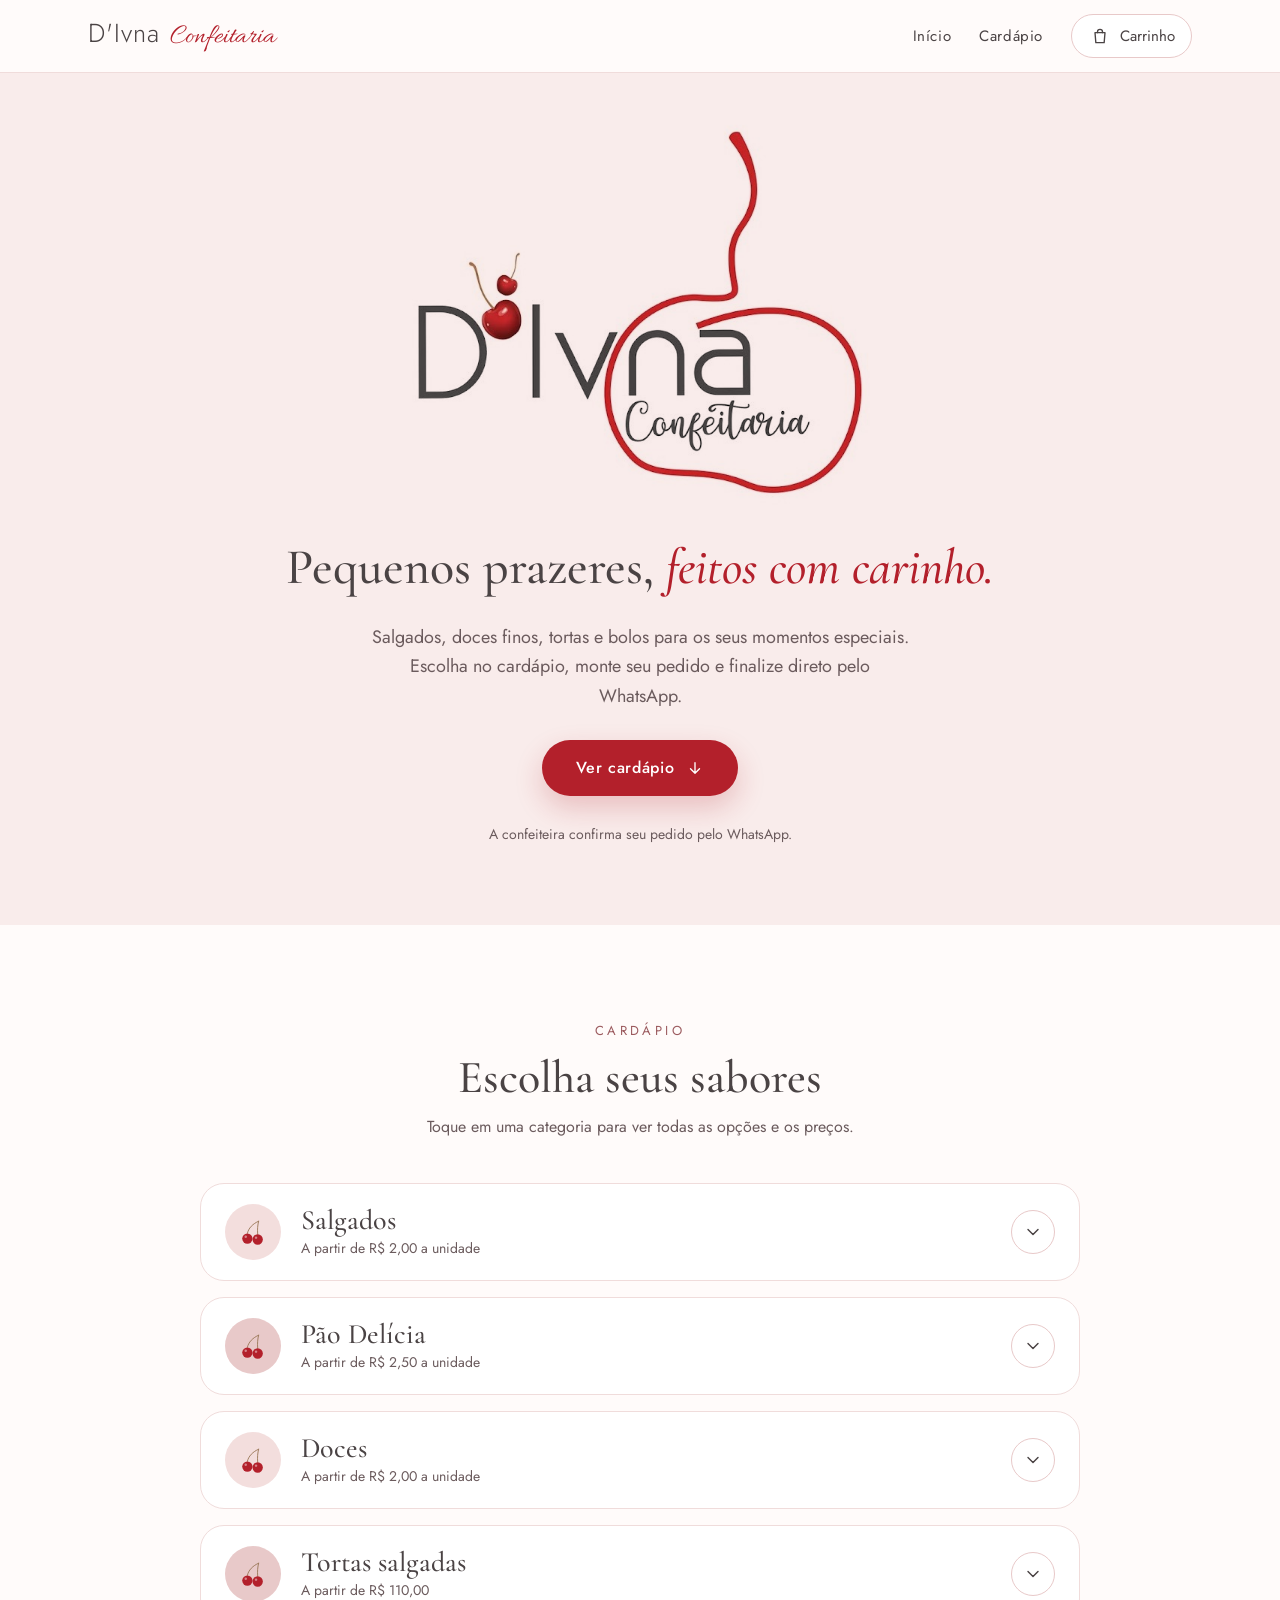
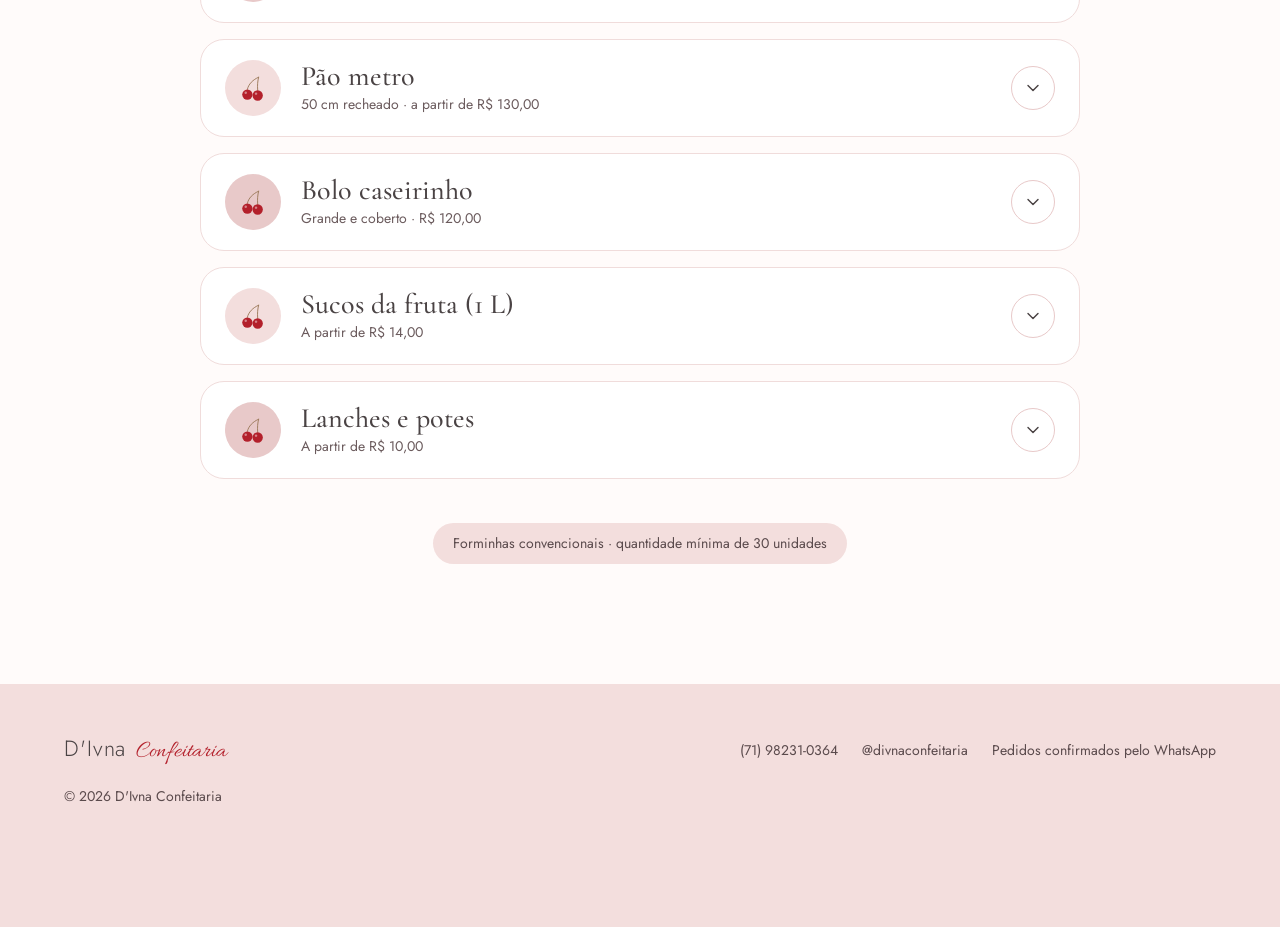
==== index.html @ 317315b9 "Primeira versão do site" ====
<!DOCTYPE html>
<html lang="pt-BR">
<head>
  <meta charset="utf-8">
  <meta name="viewport" content="width=device-width, initial-scale=1">
  <title>D'Ivna Confeitaria | Cardápio</title>
  <meta name="description" content="Cardápio da D'Ivna Confeitaria: salgados, pão delícia, doces finos, tortas, bolos e mais. Monte seu pedido e finalize pelo WhatsApp.">
  <meta name="theme-color" content="#F9ECEB">
  <meta property="og:type" content="website">
  <meta property="og:title" content="D'Ivna Confeitaria | Cardápio">
  <meta property="og:description" content="Salgados, doces finos, tortas e bolos para os seus momentos especiais. Peça pelo WhatsApp.">
  <link rel="icon" type="image/svg+xml" href="assets/favicon.svg">

  <link rel="preconnect" href="https://fonts.googleapis.com">
  <link rel="preconnect" href="https://fonts.gstatic.com" crossorigin>
  <link href="https://fonts.googleapis.com/css2?family=Allura&family=Cormorant+Garamond:ital,wght@0,500;0,600;1,500&family=Jost:wght@300;400;500&display=swap" rel="stylesheet">
  <link rel="stylesheet" href="style.css">

  <!-- Marca que o JavaScript está ativo (usado nas animações de entrada) -->
  <script>document.documentElement.classList.add("js");</script>
</head>
<body>
  <a class="pular-link" href="#cardapio">Pular para o cardápio</a>

  <!-- ===================== CABEÇALHO ===================== -->
  <header class="topo">
    <div class="topo-interno">
      <a class="marca" href="#inicio" aria-label="D'Ivna Confeitaria, voltar ao início">
        <span class="marca-nome">D'Ivna</span>
        <span class="marca-script">Confeitaria</span>
      </a>
      <nav class="nav" aria-label="Principal">
        <a class="link" href="#inicio">Início</a>
        <a class="link" href="#cardapio">Cardápio</a>
        <button type="button" class="btn-carrinho" id="btn-carrinho" aria-label="Abrir carrinho">
          <svg width="20" height="20" viewBox="0 0 24 24" fill="none" stroke="currentColor" stroke-width="1.6" stroke-linecap="round" stroke-linejoin="round" aria-hidden="true"><path d="M6 8h12l-1 12H7L6 8z"/><path d="M9 8V7a3 3 0 0 1 6 0v1"/></svg>
          <span class="texto">Carrinho</span>
          <span class="contador" id="contador" hidden>0</span>
        </button>
      </nav>
    </div>
  </header>

  <main>
    <!-- ===================== HERO ===================== -->
    <section class="hero" id="inicio" aria-labelledby="titulo-hero">
      <div class="hero-interno">
        <img class="logo" src="assets/logo.jpg" width="640" height="530" alt="D'Ivna Confeitaria">
        <h1 id="titulo-hero" class="revelar">Pequenos prazeres, <em>feitos com carinho.</em></h1>
        <!-- EDITAR: texto sobre a confeitaria -->
        <p class="hero-texto revelar" style="transition-delay:.08s">Salgados, doces finos, tortas e bolos para os seus momentos especiais. Escolha no cardápio, monte seu pedido e finalize direto pelo WhatsApp.</p>
        <a class="btn-principal revelar" style="transition-delay:.16s" href="#cardapio">
          <span>Ver cardápio</span>
          <svg width="18" height="18" viewBox="0 0 24 24" fill="none" stroke="currentColor" stroke-width="1.8" stroke-linecap="round" stroke-linejoin="round" aria-hidden="true"><path d="M12 5v14M6 13l6 6 6-6"/></svg>
        </a>
        <p class="hero-nota revelar" style="transition-delay:.24s">A confeiteira confirma seu pedido pelo WhatsApp.</p>
      </div>
    </section>

    <!-- ===================== CARDÁPIO ===================== -->
    <section class="cardapio" id="cardapio" aria-labelledby="titulo-cardapio">
      <div class="cardapio-interno">
        <div class="cabecalho-secao revelar">
          <span class="eyebrow">Cardápio</span>
          <h2 class="titulo-secao" id="titulo-cardapio">Escolha seus sabores</h2>
          <p class="subtitulo-secao">Toque em uma categoria para ver todas as opções e os preços.</p>
        </div>

        <!-- As categorias são montadas pelo script.js a partir do arquivo cardapio.js -->
        <div class="categorias" id="categorias">
          <noscript><p class="aviso-min">Ative o JavaScript do navegador para ver o cardápio.</p></noscript>
        </div>

        <p class="aviso-min" id="aviso-min" hidden></p>
      </div>
    </section>
  </main>

  <!-- ===================== RODAPÉ ===================== -->
  <footer class="rodape">
    <div class="rodape-interno">
      <div class="marca marca-rodape">
        <span class="marca-nome">D'Ivna</span>
        <span class="marca-script">Confeitaria</span>
      </div>
      <ul class="rodape-contatos">
        <li><a id="rodape-whatsapp" href="https://wa.me/5571982310364" target="_blank" rel="noopener">(71) 98231-0364</a></li>
        <li><a href="https://www.instagram.com/divnaconfeitaria" target="_blank" rel="noopener">@divnaconfeitaria</a></li>
        <li>Pedidos confirmados pelo WhatsApp</li>
      </ul>
      <p class="copy">© <span id="ano">2026</span> D'Ivna Confeitaria</p>
    </div>
  </footer>

  <!-- ===================== BARRA FLUTUANTE DO CARRINHO ===================== -->
  <div class="barra" id="barra" hidden>
    <div class="barra-resumo">
      <svg width="20" height="20" viewBox="0 0 24 24" fill="none" stroke="currentColor" stroke-width="1.6" stroke-linecap="round" stroke-linejoin="round" aria-hidden="true"><path d="M6 8h12l-1 12H7L6 8z"/><path d="M9 8V7a3 3 0 0 1 6 0v1"/></svg>
      <span id="barra-texto">0 produtos · R$ 0,00</span>
    </div>
    <button type="button" class="btn-barra" id="barra-abrir">Ver carrinho</button>
  </div>

  <!-- ===================== PAINEL DO CARRINHO ===================== -->
  <div class="overlay" id="overlay"></div>
  <aside class="painel" id="painel-carrinho" role="dialog" aria-modal="true" aria-labelledby="titulo-carrinho" aria-hidden="true">
    <div class="painel-topo">
      <h2 id="titulo-carrinho" tabindex="-1">Seu pedido</h2>
      <button type="button" class="btn-icone" id="fechar-carrinho" aria-label="Fechar carrinho">
        <svg width="20" height="20" viewBox="0 0 24 24" fill="none" stroke="currentColor" stroke-width="1.7" stroke-linecap="round" aria-hidden="true"><path d="M6 6l12 12M18 6L6 18"/></svg>
      </button>
    </div>

    <div class="painel-corpo">
      <p class="vazio" id="carrinho-vazio">Seu carrinho está vazio por enquanto. Escolha seus sabores no cardápio.</p>
      <div class="itens-carrinho" id="itens-carrinho" hidden></div>

      <div class="campo">
        <label for="campo-nome">Seu nome</label>
        <input type="text" id="campo-nome" name="nome" autocomplete="name" maxlength="80" placeholder="Como podemos te chamar?" aria-describedby="erro-nome" aria-invalid="false">
        <p class="erro" id="erro-nome" role="alert" hidden>Informe seu nome para continuar.</p>
      </div>

      <div class="campo">
        <label for="campo-obs">Observações (opcional)</label>
        <textarea id="campo-obs" name="observacoes" rows="3" maxlength="1000" placeholder="Data de retirada, recado, alergias..."></textarea>
      </div>
    </div>

    <div class="painel-rodape">
      <div class="total">
        <span>Total do pedido</span>
        <strong class="total-valor" id="total-valor">R$ 0,00</strong>
      </div>
      <button type="button" class="btn-principal btn-cheio" id="btn-finalizar" disabled>
        <svg width="20" height="20" viewBox="0 0 24 24" fill="none" stroke="currentColor" stroke-width="1.7" stroke-linecap="round" stroke-linejoin="round" aria-hidden="true"><path d="M4 5h16v11H9l-5 4V5z"/></svg>
        <span>Finalizar pelo WhatsApp</span>
      </button>
      <p class="nota-painel">Você será levado ao WhatsApp, onde a confeiteira confirma seu pedido.</p>
      <p class="nota-painel" id="whatsapp-fallback" hidden>O WhatsApp não abriu? <a id="link-fallback" href="#" target="_blank" rel="noopener">Toque aqui</a>.</p>
      <button type="button" class="link-discreto" id="btn-limpar" hidden>Limpar carrinho</button>
    </div>
  </aside>

  <!-- Avisos para leitores de tela quando o carrinho muda -->
  <div class="sr-only" id="anuncio" aria-live="polite"></div>

  <script src="config.js"></script>
  <script src="cardapio.js"></script>
  <script src="script.js"></script>
</body>
</html>
---- style.css ----
/* =====================================================================
   D'Ivna Confeitaria — estilos
   Paleta, tipografia e componentes. Mobile-first.
   ===================================================================== */

:root {
  --fundo: #FFFBFA;
  --fundo-hero: #F9ECEB;
  --rosa-claro: #F3DEDD;
  --rosa-seda: #E8C9C9;
  --rosa-taupe: #D9A5A7;
  --rosa-profundo: #C98F91;
  --rosa-texto: #9C5B5F;
  --cereja: #B3202B;
  --cereja-escura: #951A24;
  --cereja-suave: #FBEFEF;
  --texto: #4A4344;
  --texto-suave: #6B5B5D;
  --linha: #F0DCDB;

  --fonte-titulo: "Cormorant Garamond", Georgia, "Times New Roman", serif;
  --fonte-texto: "Jost", system-ui, -apple-system, "Segoe UI", Roboto, sans-serif;
  --fonte-script: "Allura", "Brush Script MT", cursive;

  --topo-h: 72px;
  --raio-card: 24px;
  --sombra-suave: 0 14px 36px rgba(201, 143, 145, 0.18);
}

/* ---------- Base ---------- */
*, *::before, *::after { box-sizing: border-box; }

html {
  scroll-behavior: smooth;
  -webkit-text-size-adjust: 100%;
}

body {
  margin: 0;
  background: var(--fundo);
  color: var(--texto);
  font-family: var(--fonte-texto);
  font-size: 16px;
  line-height: 1.5;
  -webkit-font-smoothing: antialiased;
}

body.sem-rolagem { overflow: hidden; }

img, svg { display: block; max-width: 100%; }
button, input, textarea { font: inherit; color: inherit; }
button { cursor: pointer; }
a { color: inherit; text-decoration: none; }
[hidden] { display: none !important; }
[tabindex="-1"]:focus { outline: none; }

:focus-visible {
  outline: 3px solid var(--cereja);
  outline-offset: 3px;
  border-radius: 8px;
}

.sr-only {
  position: absolute;
  width: 1px; height: 1px;
  margin: -1px; padding: 0;
  overflow: hidden;
  clip: rect(0, 0, 0, 0);
  white-space: nowrap;
  border: 0;
}

.pular-link {
  position: absolute;
  left: 12px; top: -64px;
  z-index: 100;
  padding: 10px 18px;
  border-radius: 999px;
  background: var(--cereja);
  color: #fff;
}
.pular-link:focus { top: 12px; }

/* ---------- Cabeçalho ---------- */
.topo {
  position: sticky;
  top: 0;
  z-index: 30;
  background: rgba(255, 251, 250, 0.92);
  -webkit-backdrop-filter: blur(10px);
  backdrop-filter: blur(10px);
  border-bottom: 1px solid var(--linha);
}

.topo-interno {
  display: flex;
  align-items: center;
  justify-content: space-between;
  gap: 16px;
  max-width: 1200px;
  min-height: var(--topo-h);
  margin: 0 auto;
  padding: 12px clamp(16px, 5vw, 48px);
}

.marca { display: flex; align-items: baseline; gap: 10px; }
.marca-nome { font-weight: 300; font-size: 26px; letter-spacing: 0.04em; }
.marca-script { font-family: var(--fonte-script); font-size: 28px; color: var(--cereja); }

.nav { display: flex; align-items: center; gap: 28px; }
.nav .link { font-size: 15px; letter-spacing: 0.04em; }
.nav .link:hover { color: var(--cereja); }

.btn-carrinho {
  display: inline-flex;
  align-items: center;
  gap: 10px;
  height: 44px;
  padding: 0 16px 0 18px;
  border: 1px solid var(--rosa-seda);
  border-radius: 999px;
  background: #fff;
  font-size: 15px;
  transition: border-color 0.2s, box-shadow 0.2s;
}
.btn-carrinho:hover { border-color: var(--rosa-taupe); box-shadow: 0 6px 16px rgba(201, 143, 145, 0.18); }

.contador {
  display: inline-flex;
  align-items: center;
  justify-content: center;
  min-width: 22px;
  height: 22px;
  padding: 0 6px;
  border-radius: 11px;
  background: var(--cereja);
  color: #fff;
  font-size: 12px;
  font-weight: 500;
}
.contador.pulo { animation: pulo 0.4s ease; }
@keyframes pulo {
  0% { transform: scale(1); }
  40% { transform: scale(1.35); }
  100% { transform: scale(1); }
}

/* ---------- Hero ---------- */
.hero {
  background: var(--fundo-hero);
  padding: 40px clamp(16px, 5vw, 64px) 80px;
  text-align: center;
}

.hero-interno {
  display: flex;
  flex-direction: column;
  align-items: center;
  gap: 28px;
  max-width: 720px;
  margin: 0 auto;
}

/* A logo tem fundo branco: "multiply" faz o branco sumir sobre o rosa */
.logo {
  width: min(480px, 100%);
  height: auto;
  mix-blend-mode: multiply;
}

.hero h1 {
  margin: 0;
  font-family: var(--fonte-titulo);
  font-weight: 500;
  font-size: clamp(34px, 5vw, 50px);
  line-height: 1.12;
}
.hero h1 em { font-style: italic; color: var(--cereja); }

.hero-texto {
  margin: 0;
  max-width: 540px;
  font-size: 18px;
  line-height: 1.65;
  color: var(--texto-suave);
}

.hero-nota { margin: 0; font-size: 14px; color: var(--texto-suave); }

/* ---------- Botões principais ---------- */
.btn-principal {
  display: inline-flex;
  align-items: center;
  justify-content: center;
  gap: 12px;
  min-height: 56px;
  padding: 0 34px;
  border: none;
  border-radius: 999px;
  background: var(--cereja);
  color: #fff;
  font-size: 16px;
  font-weight: 500;
  letter-spacing: 0.04em;
  box-shadow: 0 12px 28px rgba(179, 32, 43, 0.22);
  transition: background 0.2s, transform 0.2s, box-shadow 0.2s;
}
.btn-principal:hover {
  background: var(--cereja-escura);
  transform: translateY(-2px);
  box-shadow: 0 16px 32px rgba(179, 32, 43, 0.28);
}
.btn-principal:disabled {
  background: var(--rosa-seda);
  color: #5A4A4C;
  box-shadow: none;
  cursor: not-allowed;
  transform: none;
}
.btn-cheio { width: 100%; }

/* ---------- Seção do cardápio ---------- */
.cardapio {
  padding: 96px clamp(16px, 5vw, 64px) 120px;
  scroll-margin-top: var(--topo-h);
}

.cardapio-interno {
  display: flex;
  flex-direction: column;
  gap: 44px;
  max-width: 880px;
  margin: 0 auto;
}

.cabecalho-secao {
  display: flex;
  flex-direction: column;
  align-items: center;
  gap: 12px;
  text-align: center;
}

.eyebrow {
  font-size: 13px;
  letter-spacing: 0.26em;
  text-transform: uppercase;
  color: var(--rosa-texto);
}

.titulo-secao {
  margin: 0;
  font-family: var(--fonte-titulo);
  font-weight: 500;
  font-size: clamp(34px, 4.4vw, 46px);
  line-height: 1.1;
}

.subtitulo-secao { margin: 0; color: var(--texto-suave); }

/* ---------- Categorias (sanfona) ---------- */
.categorias { display: flex; flex-direction: column; gap: 16px; }

.categoria {
  background: #fff;
  border: 1px solid var(--linha);
  border-radius: var(--raio-card);
  scroll-margin-top: calc(var(--topo-h) + 16px);
  transition: border-color 0.25s, box-shadow 0.25s;
}
.categoria.aberta {
  border-color: var(--rosa-seda);
  box-shadow: var(--sombra-suave);
}

.categoria-titulo { margin: 0; font: inherit; }

.categoria-botao {
  display: flex;
  align-items: center;
  gap: 20px;
  width: 100%;
  padding: 20px 24px;
  border: none;
  border-radius: var(--raio-card);
  background: transparent;
  text-align: left;
}

.cat-icone {
  display: grid;
  place-items: center;
  flex: none;
  width: 56px;
  height: 56px;
  border-radius: 50%;
  background: var(--rosa-claro);
}
.categoria:nth-child(even) .cat-icone { background: var(--rosa-seda); }

.cat-textos {
  display: flex;
  flex-direction: column;
  gap: 2px;
  flex: 1;
  min-width: 0;
}
.cat-nome {
  font-family: var(--fonte-titulo);
  font-weight: 500;
  font-size: 28px;
  line-height: 1.1;
}
.cat-apoio { font-size: 14px; color: var(--texto-suave); }

.cat-seta {
  display: grid;
  place-items: center;
  flex: none;
  width: 44px;
  height: 44px;
  border: 1px solid var(--rosa-seda);
  border-radius: 50%;
  transition: transform 0.3s, background 0.3s;
}
.categoria.aberta .cat-seta { transform: rotate(180deg); background: var(--fundo-hero); }

/* Abre e fecha animando a altura (grid 0fr -> 1fr) */
.categoria-painel {
  display: grid;
  grid-template-rows: 0fr;
  visibility: hidden;
  transition: grid-template-rows 0.32s ease, visibility 0s linear 0.32s;
}
.categoria.aberta .categoria-painel {
  grid-template-rows: 1fr;
  visibility: visible;
  transition: grid-template-rows 0.32s ease, visibility 0s;
}
.categoria-conteudo { min-height: 0; overflow: hidden; }
.categoria-miolo {
  margin: 0 28px;
  padding: 4px 0 24px;
  border-top: 1px solid var(--linha);
}

/* ---------- Seções e itens ---------- */
.secao + .secao { margin-top: 20px; }

.secao-topo {
  display: flex;
  align-items: baseline;
  justify-content: space-between;
  gap: 12px;
  padding: 16px 0 4px;
}
.secao-titulo {
  margin: 0;
  font-family: var(--fonte-titulo);
  font-style: italic;
  font-weight: 500;
  font-size: 22px;
}
.secao-preco {
  font-size: 15px;
  font-weight: 500;
  color: var(--cereja);
  white-space: nowrap;
}

.lista-itens {
  display: grid;
  grid-template-columns: repeat(auto-fit, minmax(min(100%, 300px), 1fr));
  column-gap: 40px;
  margin: 0;
  padding: 0;
  list-style: none;
}

.item {
  display: flex;
  align-items: center;
  gap: 12px;
  min-height: 64px;
  padding: 10px 0;
  border-bottom: 1px solid var(--linha);
}
.item-textos { display: flex; flex-direction: column; flex: 1; min-width: 0; }
.item-nome { font-size: 16px; line-height: 1.3; }
.item-obs { font-size: 13px; color: var(--texto-suave); }
.item-preco { font-weight: 500; color: var(--cereja); white-space: nowrap; }
.item-controle { display: flex; flex: none; }

/* ---------- Controles de quantidade ---------- */
.btn-mais {
  display: grid;
  place-items: center;
  width: 44px;
  height: 44px;
  border: 1.5px solid var(--cereja);
  border-radius: 50%;
  background: #fff;
  color: var(--cereja);
  transition: background 0.2s, transform 0.15s;
}
.btn-mais:hover { background: var(--cereja-suave); }
.btn-mais:active { transform: scale(0.94); }

.stepper {
  display: flex;
  align-items: center;
  height: 44px;
  padding: 0 4px;
  border: 1.5px solid var(--cereja);
  border-radius: 999px;
  background: #fff;
  color: var(--cereja);
}
.stepper button {
  display: grid;
  place-items: center;
  width: 36px;
  height: 36px;
  padding: 0;
  border: none;
  border-radius: 50%;
  background: transparent;
  color: var(--cereja);
  transition: background 0.2s;
}
.stepper button:hover { background: var(--cereja-suave); }
.stepper input {
  width: 46px;
  padding: 0;
  border: none;
  background: transparent;
  color: var(--texto);
  font-size: 16px;
  font-weight: 500;
  text-align: center;
}
.stepper input:focus-visible { outline-offset: 0; border-radius: 6px; }

.btn-consultar {
  display: inline-flex;
  align-items: center;
  gap: 8px;
  height: 44px;
  padding: 0 16px;
  border: 1.5px solid var(--cereja);
  border-radius: 999px;
  color: var(--cereja);
  font-size: 14px;
  font-weight: 500;
  white-space: nowrap;
  transition: background 0.2s;
}
.btn-consultar:hover { background: var(--cereja-suave); }

.aviso-min {
  align-self: center;
  margin: 0;
  padding: 10px 20px;
  border-radius: 999px;
  background: var(--rosa-claro);
  color: #5A4A4C;
  font-size: 14px;
  text-align: center;
}

/* ---------- Barra flutuante do carrinho ---------- */
.barra {
  position: fixed;
  left: 50%;
  bottom: 20px;
  z-index: 40;
  display: flex;
  align-items: center;
  justify-content: space-between;
  gap: 20px;
  width: min(560px, calc(100% - 32px));
  padding: 8px 8px 8px 24px;
  border-radius: 999px;
  background: var(--texto);
  color: #fff;
  box-shadow: 0 18px 40px rgba(74, 67, 68, 0.28);
  transform: translateX(-50%);
  animation: subir 0.35s ease;
}
@keyframes subir {
  from { opacity: 0; transform: translate(-50%, 16px); }
  to { opacity: 1; transform: translate(-50%, 0); }
}
.barra-resumo { display: flex; align-items: center; gap: 10px; min-width: 0; font-size: 15px; white-space: nowrap; }
.btn-barra {
  height: 48px;
  padding: 0 22px;
  border: none;
  border-radius: 999px;
  background: var(--cereja);
  color: #fff;
  font-size: 15px;
  font-weight: 500;
  letter-spacing: 0.03em;
  white-space: nowrap;
  transition: background 0.2s;
}
.btn-barra:hover { background: var(--cereja-escura); }
.barra :focus-visible { outline-color: #fff; }

/* ---------- Painel do carrinho ---------- */
.overlay {
  position: fixed;
  inset: 0;
  z-index: 50;
  background: rgba(74, 67, 68, 0.4);
  opacity: 0;
  visibility: hidden;
  transition: opacity 0.3s, visibility 0s linear 0.3s;
}
.overlay.aberto { opacity: 1; visibility: visible; transition: opacity 0.3s; }

/* Celular: painel sobe de baixo */
.painel {
  position: fixed;
  left: 0; right: 0; bottom: 0;
  z-index: 60;
  display: flex;
  flex-direction: column;
  max-height: 92vh;
  max-height: 92dvh;
  border-radius: 24px 24px 0 0;
  background: var(--fundo);
  box-shadow: 0 -20px 60px rgba(74, 67, 68, 0.2);
  transform: translateY(100%);
  visibility: hidden;
  transition: transform 0.32s ease, visibility 0s linear 0.32s;
}
.painel.aberto { transform: none; visibility: visible; transition: transform 0.32s ease, visibility 0s; }

/* Computador: painel lateral */
@media (min-width: 768px) {
  .painel {
    top: 0; left: auto;
    width: min(460px, 100%);
    height: 100vh;
    height: 100dvh;
    max-height: none;
    border-radius: 24px 0 0 24px;
    box-shadow: -20px 0 60px rgba(74, 67, 68, 0.2);
    transform: translateX(100%);
  }
}

.painel-topo {
  display: flex;
  align-items: center;
  justify-content: space-between;
  padding: 20px 20px 8px;
}
.painel-topo h2 {
  margin: 0;
  font-family: var(--fonte-titulo);
  font-weight: 500;
  font-size: 32px;
  line-height: 1.1;
}

.btn-icone {
  display: grid;
  place-items: center;
  width: 44px;
  height: 44px;
  border: 1px solid var(--rosa-seda);
  border-radius: 50%;
  background: #fff;
}

.painel-corpo {
  display: flex;
  flex-direction: column;
  flex: 1;
  gap: 20px;
  padding: 12px 20px 20px;
  overflow-y: auto;
  overscroll-behavior: contain;
}

.vazio {
  margin: 0;
  padding: 24px 16px;
  border: 1px dashed var(--rosa-seda);
  border-radius: 20px;
  color: var(--texto-suave);
  text-align: center;
}

.itens-carrinho {
  border: 1px solid var(--linha);
  border-radius: 20px;
  background: #fff;
}
.linha-carrinho {
  display: flex;
  align-items: center;
  gap: 14px;
  padding: 12px 14px;
}
.linha-carrinho + .linha-carrinho { border-top: 1px solid var(--linha); }
.linha-textos { display: flex; flex-direction: column; gap: 2px; flex: 1; min-width: 0; }
.linha-nome {
  margin: 0;
  font-family: var(--fonte-titulo);
  font-weight: 500;
  font-size: 20px;
  line-height: 1.15;
}
.linha-calculo { font-size: 13px; color: var(--texto-suave); }
.linha-subtotal { font-size: 16px; font-weight: 500; color: var(--cereja); }
.linha-acoes { display: flex; flex-direction: column; align-items: flex-end; gap: 2px; flex: none; }
.link-remover { padding: 6px 4px; }

.campo { display: flex; flex-direction: column; gap: 6px; }
.campo label { font-size: 14px; font-weight: 500; }
.campo input,
.campo textarea {
  width: 100%;
  border: 1px solid var(--rosa-seda);
  border-radius: 14px;
  background: #fff;
  color: var(--texto);
  font-size: 16px;
}
.campo input { height: 48px; padding: 0 16px; }
.campo textarea { min-height: 84px; padding: 12px 16px; resize: vertical; }
.campo input[aria-invalid="true"] { border-color: var(--cereja); }
.erro { margin: 0; font-size: 13px; color: var(--cereja); }

.painel-rodape {
  display: flex;
  flex-direction: column;
  gap: 14px;
  padding: 16px 20px calc(24px + env(safe-area-inset-bottom, 0px));
  border-top: 1px solid var(--linha);
  background: var(--fundo);
}
.total { display: flex; align-items: baseline; justify-content: space-between; }
.total span { color: var(--texto-suave); }
.total-valor {
  font-family: var(--fonte-titulo);
  font-weight: 600;
  font-size: 34px;
  line-height: 1;
  color: var(--cereja);
}
.nota-painel {
  margin: 0;
  font-size: 13px;
  line-height: 1.5;
  text-align: center;
  color: var(--texto-suave);
}
.nota-painel a { text-decoration: underline; color: var(--cereja); }

.link-discreto {
  align-self: center;
  padding: 8px;
  border: none;
  background: none;
  font-size: 13px;
  color: var(--texto-suave);
  text-decoration: underline;
}
.link-discreto:hover { color: var(--cereja); }

/* ---------- Rodapé ---------- */
.rodape {
  padding: 48px clamp(16px, 5vw, 64px) 120px;
  background: var(--rosa-claro);
  color: #5A4A4C;
  font-size: 14px;
}
.rodape-interno {
  display: flex;
  flex-wrap: wrap;
  align-items: center;
  justify-content: space-between;
  gap: 16px 32px;
  max-width: 1200px;
  margin: 0 auto;
}
.marca-rodape .marca-nome { font-size: 22px; color: var(--texto); }
.marca-rodape .marca-script { font-size: 24px; }
.rodape-contatos {
  display: flex;
  flex-wrap: wrap;
  gap: 8px 24px;
  margin: 0;
  padding: 0;
  list-style: none;
}
.rodape-contatos a:hover { color: var(--cereja); text-decoration: underline; }
.copy { flex-basis: 100%; margin: 0; }

/* ---------- Animação de entrada ---------- */
.js .revelar {
  opacity: 0;
  transform: translateY(12px);
  transition: opacity 0.6s ease, transform 0.6s ease;
}
.js .revelar.visivel { opacity: 1; transform: none; }

/* ---------- Celular pequeno ---------- */
@media (max-width: 560px) {
  .nav { gap: 12px; }
  .nav .link { display: none; }
  .btn-carrinho { padding: 0 14px; }
  .btn-carrinho .texto { display: none; }
  .marca-nome { font-size: 22px; }
  .marca-script { font-size: 24px; }

  .cardapio { padding-top: 72px; }

  .categoria-botao { gap: 14px; padding: 12px 14px; }
  .cat-icone { width: 48px; height: 48px; }
  .cat-icone svg { width: 26px; height: 26px; }
  .cat-nome { font-size: 24px; }
  .cat-apoio { font-size: 13px; }
  .cat-seta { width: 36px; height: 36px; }
  .categoria-miolo { margin: 0 16px; }

  /* Barra flutuante: texto em uma linha só, mesmo com "3 produtos · R$ 285,00" */
  .barra { gap: 12px; padding-left: 20px; }
  .barra-resumo { font-size: 14px; }
  .barra-resumo svg { display: none; }
  .btn-barra { padding: 0 18px; font-size: 14px; }
}

/* ---------- Respeita quem prefere menos movimento ---------- */
@media (prefers-reduced-motion: reduce) {
  html { scroll-behavior: auto; }
  *, *::before, *::after {
    animation: none !important;
    transition-duration: 0.01ms !important;
    transition-delay: 0s !important;
  }
  .js .revelar { opacity: 1; transform: none; }
}
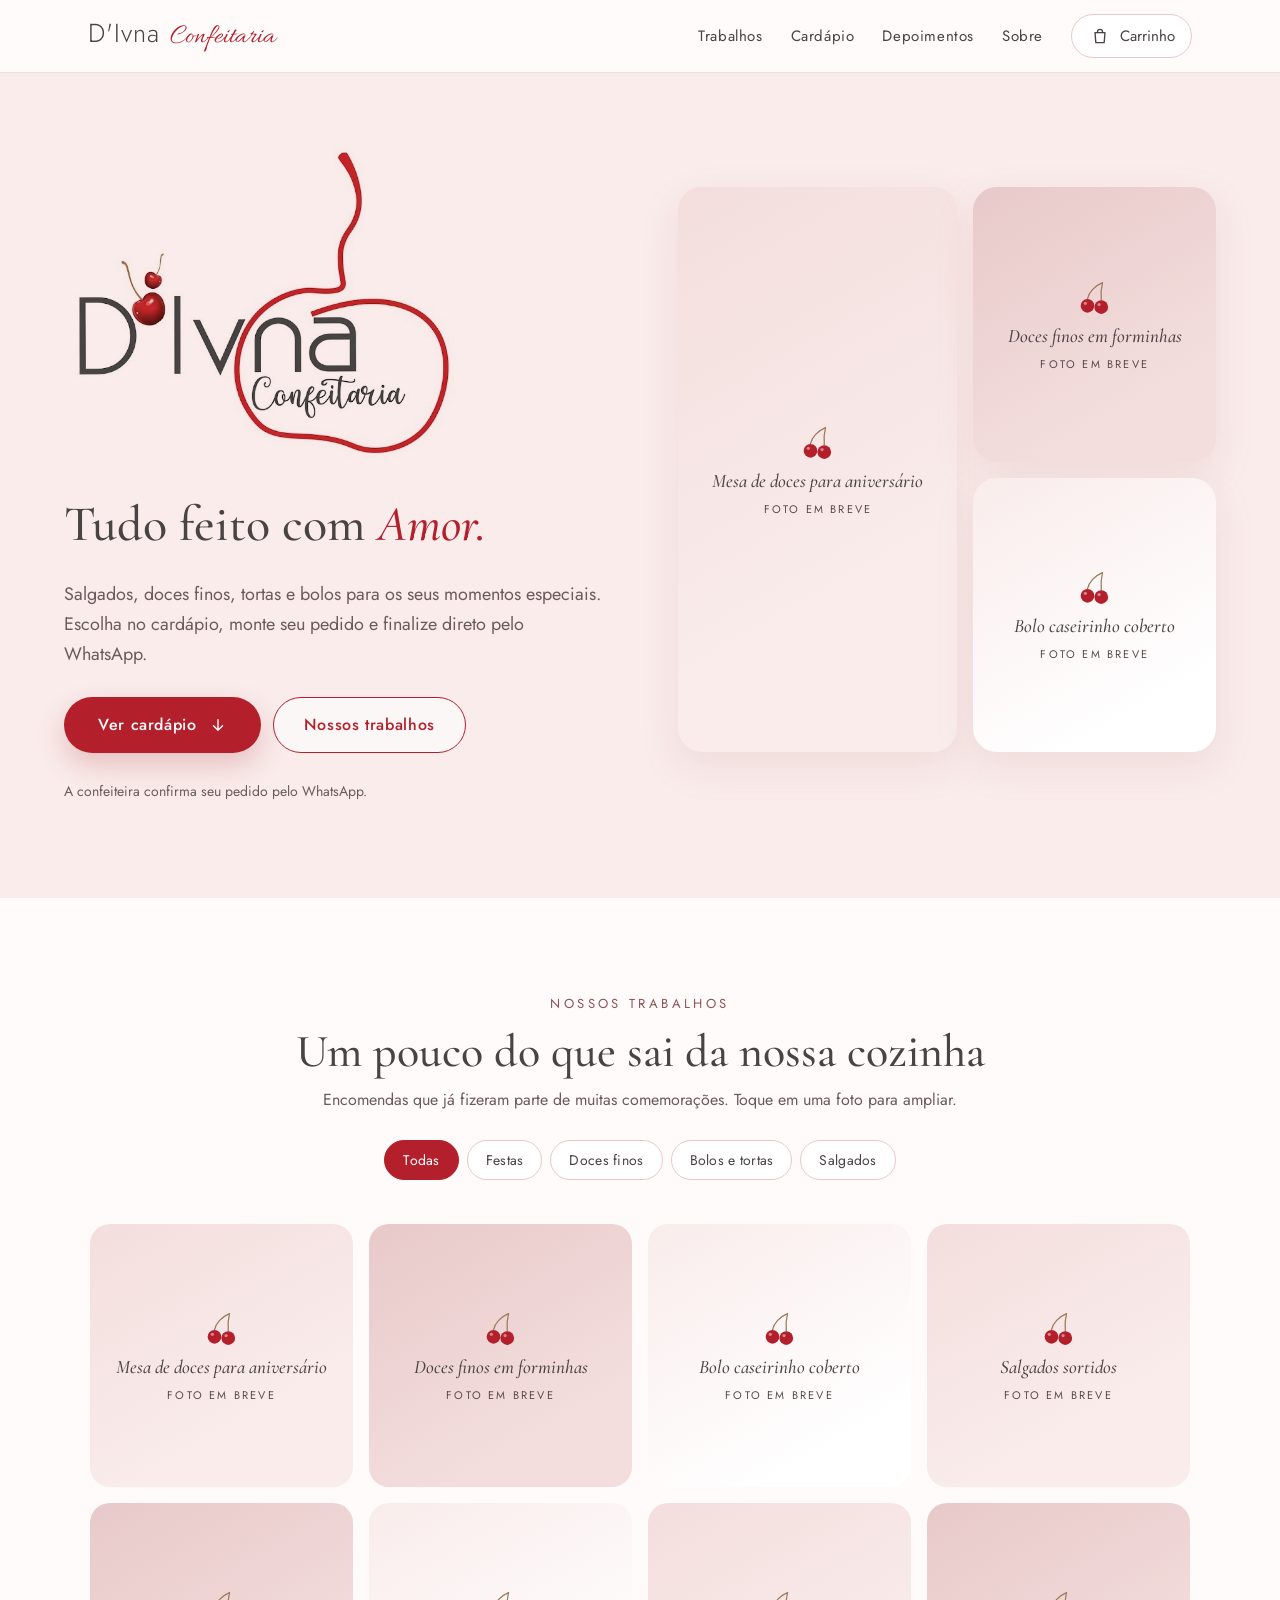
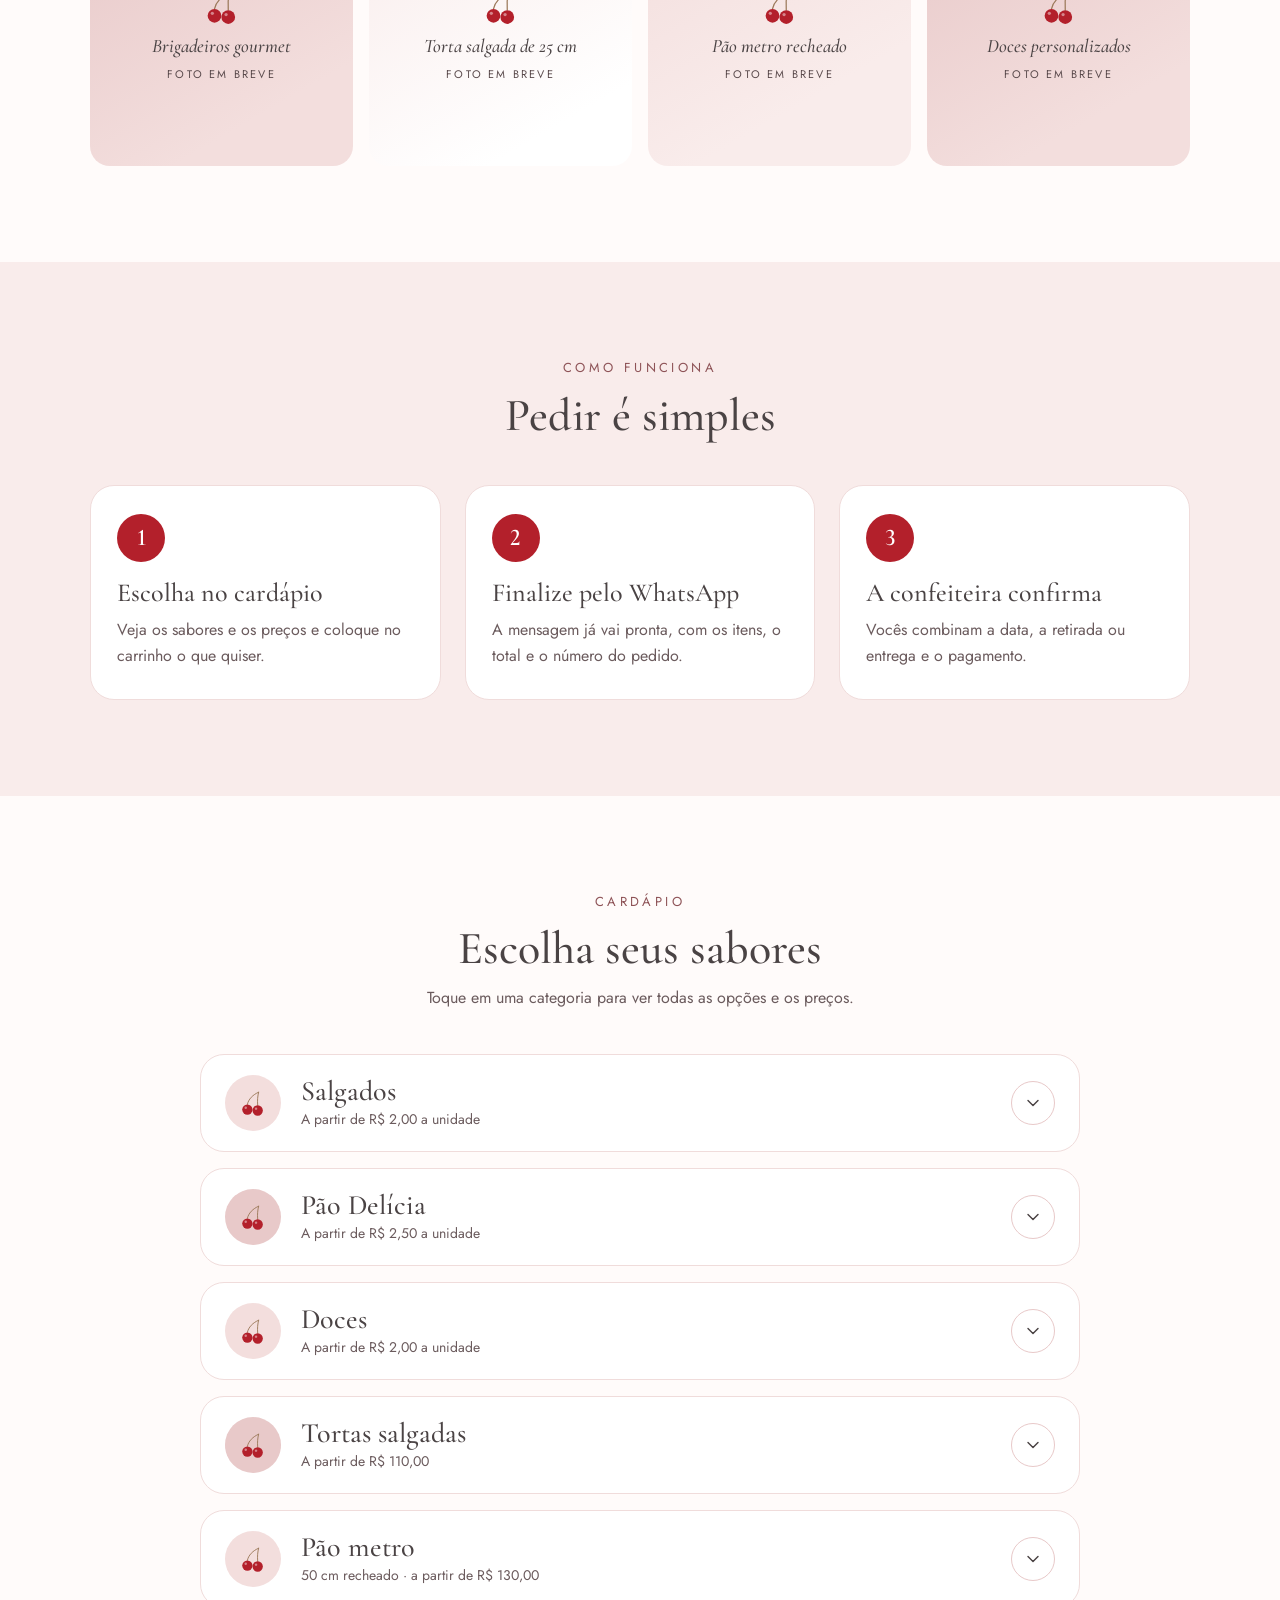
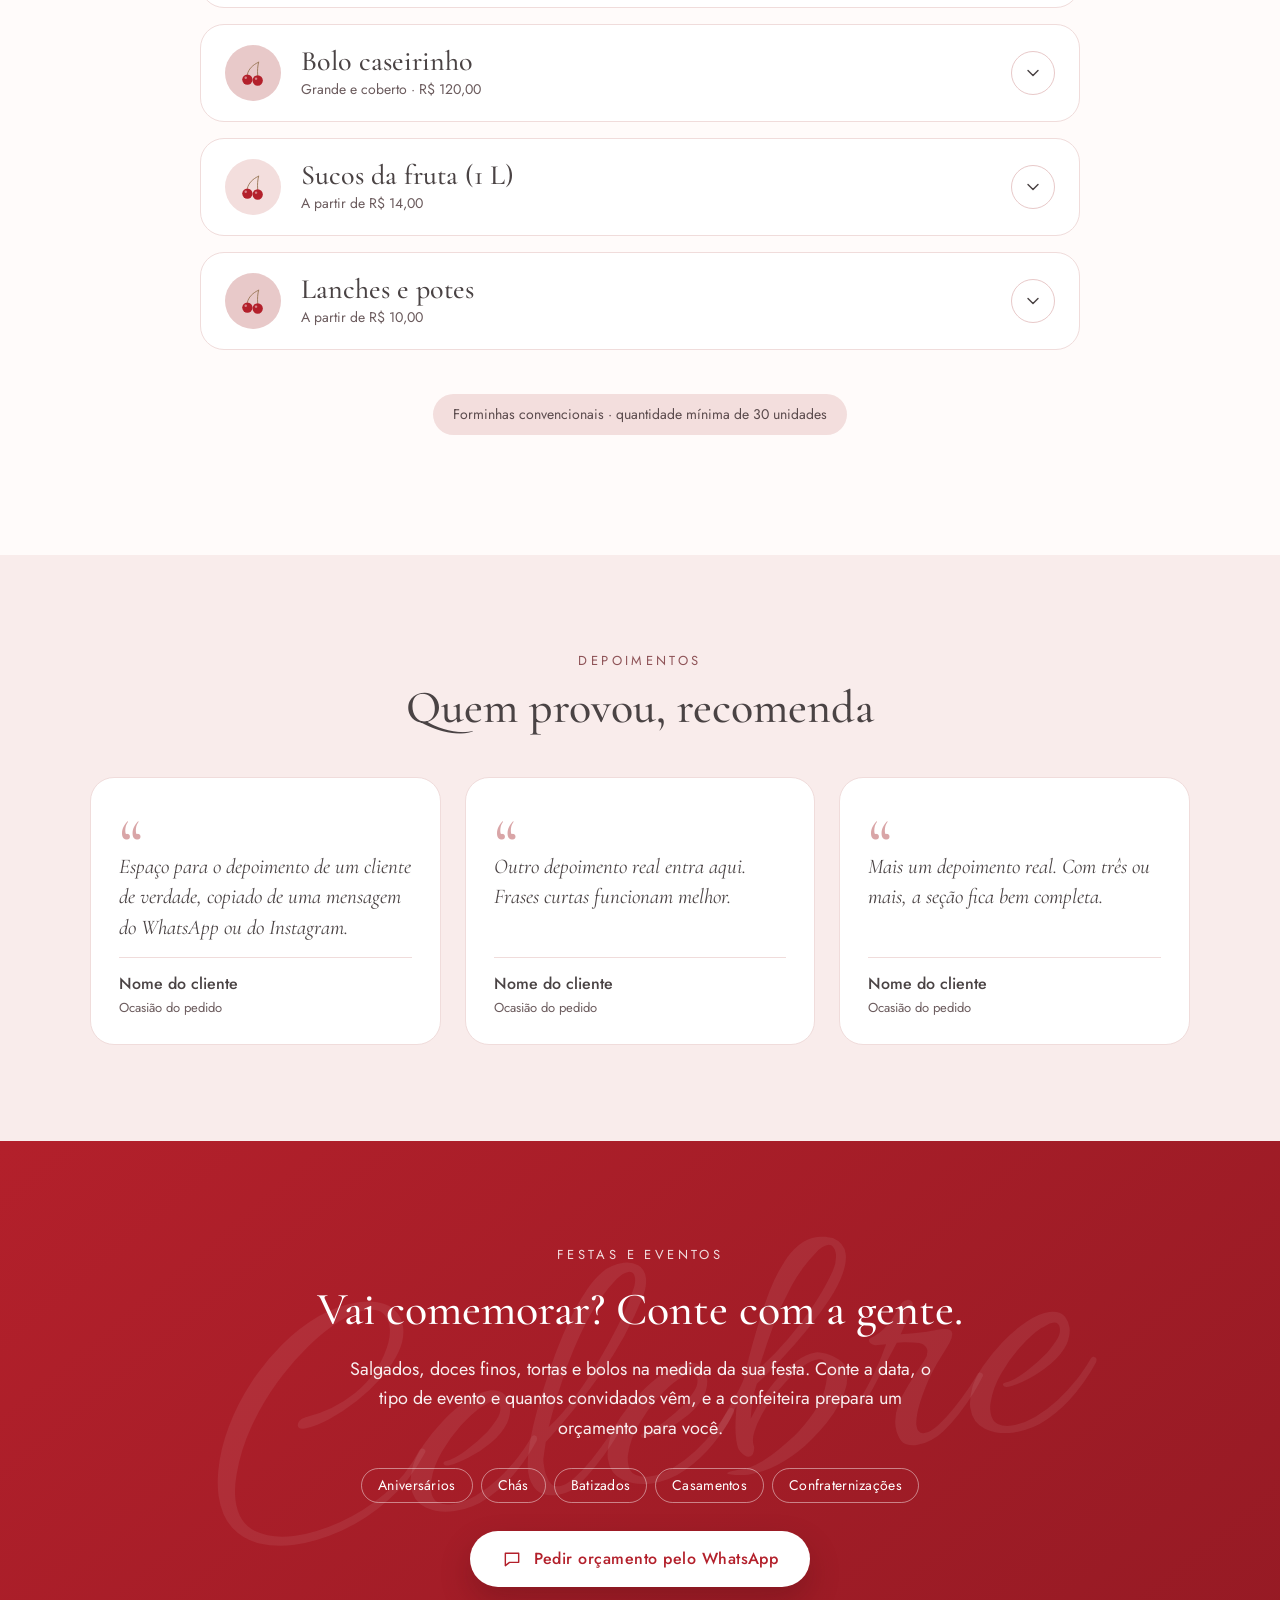
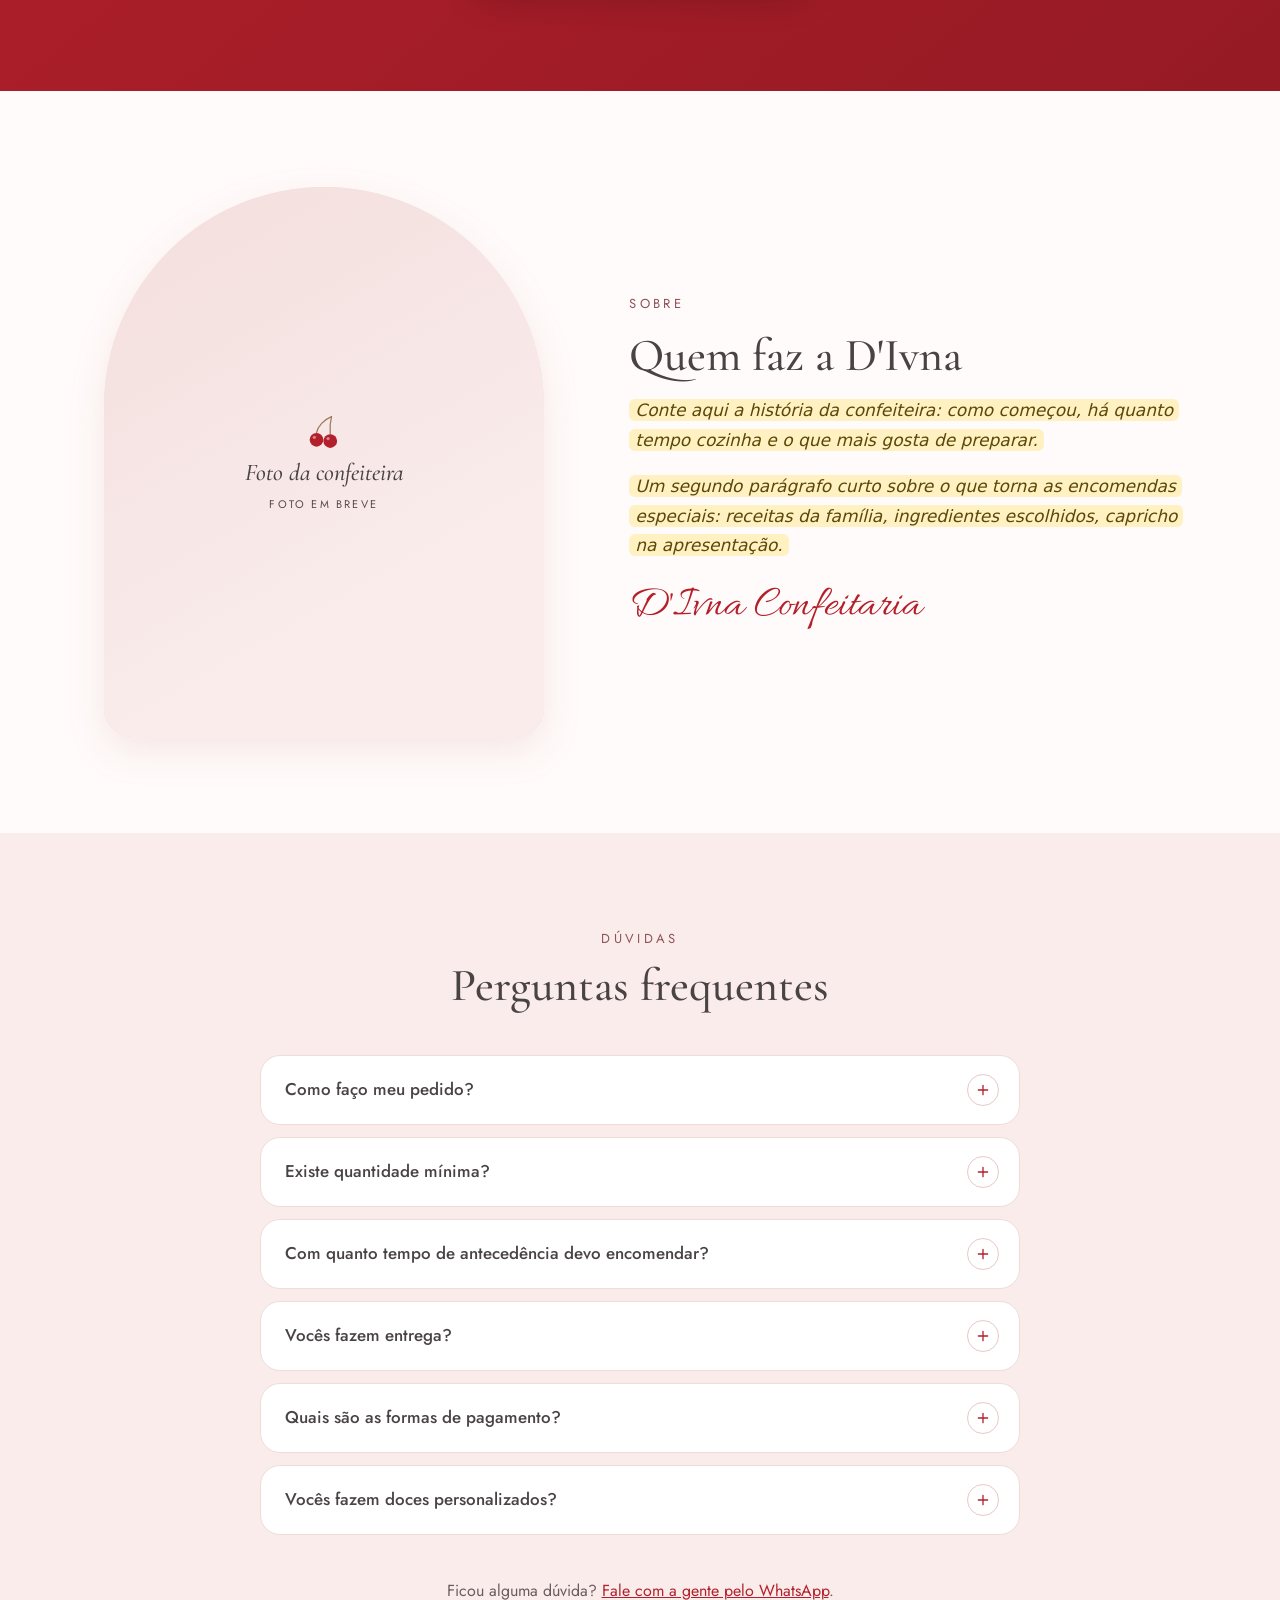
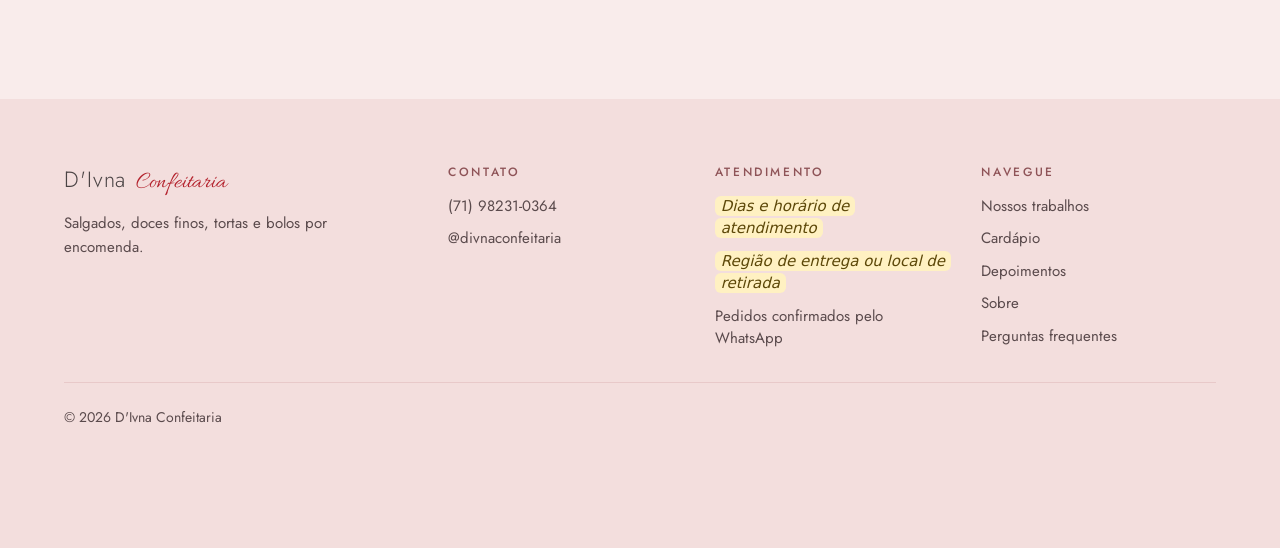
==== commit aa9c2ecf: "Adiciona vitrine de fotos, depoimentos e novas seções ao site - Topo com fotos em destaque e botão "" ====
--- a/index.html
+++ b/index.html
@@ -3,13 +3,38 @@
 <head>
   <meta charset="utf-8">
   <meta name="viewport" content="width=device-width, initial-scale=1">
-  <title>D'Ivna Confeitaria | Cardápio</title>
+  <title>D'Ivna Confeitaria | Salgados, doces e bolos por encomenda</title>
   <meta name="description" content="Cardápio da D'Ivna Confeitaria: salgados, pão delícia, doces finos, tortas, bolos e mais. Monte seu pedido e finalize pelo WhatsApp.">
   <meta name="theme-color" content="#F9ECEB">
+  <link rel="canonical" href="https://divnaconfeitaria.com.br/">
+
+  <!-- Prévia do link quando ele é compartilhado (WhatsApp, Instagram, Facebook) -->
   <meta property="og:type" content="website">
-  <meta property="og:title" content="D'Ivna Confeitaria | Cardápio">
+  <meta property="og:locale" content="pt_BR">
+  <meta property="og:site_name" content="D'Ivna Confeitaria">
+  <meta property="og:url" content="https://divnaconfeitaria.com.br/">
+  <meta property="og:title" content="D'Ivna Confeitaria | Salgados, doces e bolos por encomenda">
   <meta property="og:description" content="Salgados, doces finos, tortas e bolos para os seus momentos especiais. Peça pelo WhatsApp.">
+  <meta property="og:image" content="https://divnaconfeitaria.com.br/assets/og-imagem.jpg">
+  <meta property="og:image:width" content="1200">
+  <meta property="og:image:height" content="630">
+  <meta property="og:image:alt" content="Logo da D'Ivna Confeitaria">
+  <meta name="twitter:card" content="summary_large_image">
   <link rel="icon" type="image/svg+xml" href="assets/favicon.svg">
+
+  <!-- Ficha da confeitaria para o Google. EDITAR: o telefone acompanha WHATSAPP_NUMBER (script.js) -->
+  <script type="application/ld+json">
+  {
+    "@context": "https://schema.org",
+    "@type": "Bakery",
+    "name": "D'Ivna Confeitaria",
+    "url": "https://divnaconfeitaria.com.br/",
+    "logo": "https://divnaconfeitaria.com.br/assets/logo.jpg",
+    "image": "https://divnaconfeitaria.com.br/assets/og-imagem.jpg",
+    "telephone": "+55 71 98231-0364",
+    "sameAs": ["https://www.instagram.com/divnaconfeitaria"]
+  }
+  </script>
 
   <link rel="preconnect" href="https://fonts.googleapis.com">
   <link rel="preconnect" href="https://fonts.gstatic.com" crossorigin>
@@ -30,8 +55,10 @@
         <span class="marca-script">Confeitaria</span>
       </a>
       <nav class="nav" aria-label="Principal">
-        <a class="link" href="#inicio">Início</a>
+        <a class="link" href="#trabalhos">Trabalhos</a>
         <a class="link" href="#cardapio">Cardápio</a>
+        <a class="link" href="#depoimentos">Depoimentos</a>
+        <a class="link" href="#sobre">Sobre</a>
         <button type="button" class="btn-carrinho" id="btn-carrinho" aria-label="Abrir carrinho">
           <svg width="20" height="20" viewBox="0 0 24 24" fill="none" stroke="currentColor" stroke-width="1.6" stroke-linecap="round" stroke-linejoin="round" aria-hidden="true"><path d="M6 8h12l-1 12H7L6 8z"/><path d="M9 8V7a3 3 0 0 1 6 0v1"/></svg>
           <span class="texto">Carrinho</span>
@@ -45,15 +72,64 @@
     <!-- ===================== HERO ===================== -->
     <section class="hero" id="inicio" aria-labelledby="titulo-hero">
       <div class="hero-interno">
-        <img class="logo" src="assets/logo.jpg" width="640" height="530" alt="D'Ivna Confeitaria">
-        <h1 id="titulo-hero" class="revelar">Pequenos prazeres, <em>feitos com carinho.</em></h1>
-        <!-- EDITAR: texto sobre a confeitaria -->
-        <p class="hero-texto revelar" style="transition-delay:.08s">Salgados, doces finos, tortas e bolos para os seus momentos especiais. Escolha no cardápio, monte seu pedido e finalize direto pelo WhatsApp.</p>
-        <a class="btn-principal revelar" style="transition-delay:.16s" href="#cardapio">
-          <span>Ver cardápio</span>
-          <svg width="18" height="18" viewBox="0 0 24 24" fill="none" stroke="currentColor" stroke-width="1.8" stroke-linecap="round" stroke-linejoin="round" aria-hidden="true"><path d="M12 5v14M6 13l6 6 6-6"/></svg>
-        </a>
-        <p class="hero-nota revelar" style="transition-delay:.24s">A confeiteira confirma seu pedido pelo WhatsApp.</p>
+        <div class="hero-conteudo">
+          <img class="logo" src="assets/logo.jpg" width="640" height="530" alt="D'Ivna Confeitaria">
+          <h1 id="titulo-hero" class="revelar">Tudo feito com <em>Amor.</em></h1>
+          <!-- EDITAR: texto sobre a confeitaria -->
+          <p class="hero-texto revelar" style="transition-delay:.08s">Salgados, doces finos, tortas e bolos para os seus momentos especiais. Escolha no cardápio, monte seu pedido e finalize direto pelo WhatsApp.</p>
+          <div class="hero-botoes revelar" style="transition-delay:.16s">
+            <a class="btn-principal" href="#cardapio">
+              <span>Ver cardápio</span>
+              <svg width="18" height="18" viewBox="0 0 24 24" fill="none" stroke="currentColor" stroke-width="1.8" stroke-linecap="round" stroke-linejoin="round" aria-hidden="true"><path d="M12 5v14M6 13l6 6 6-6"/></svg>
+            </a>
+            <a class="btn-secundario" href="#trabalhos">Nossos trabalhos</a>
+          </div>
+          <p class="hero-nota revelar" style="transition-delay:.24s">A confeiteira confirma seu pedido pelo WhatsApp.</p>
+        </div>
+
+        <!-- Montado pelo script.js com as fotos marcadas como destaque em galeria.js -->
+        <div class="hero-mosaico" id="hero-mosaico" hidden></div>
+      </div>
+    </section>
+
+    <!-- ===================== NOSSOS TRABALHOS (galeria.js) ===================== -->
+    <section class="vitrine" id="trabalhos" aria-labelledby="titulo-vitrine" hidden>
+      <div class="secao-interna">
+        <div class="cabecalho-secao revelar">
+          <span class="eyebrow">Nossos trabalhos</span>
+          <h2 class="titulo-secao" id="titulo-vitrine">Um pouco do que sai da nossa cozinha</h2>
+          <p class="subtitulo-secao">Encomendas que já fizeram parte de muitas comemorações. Toque em uma foto para ampliar.</p>
+        </div>
+        <div class="filtros" id="filtros-galeria" role="group" aria-label="Filtrar fotos por tipo" hidden></div>
+        <ul class="galeria" id="galeria"></ul>
+        <button type="button" class="btn-secundario galeria-mais" id="galeria-mais" hidden>Ver mais fotos</button>
+      </div>
+    </section>
+
+    <!-- ===================== COMO FUNCIONA ===================== -->
+    <section class="passos" id="como-funciona" aria-labelledby="titulo-passos">
+      <div class="secao-interna">
+        <div class="cabecalho-secao revelar">
+          <span class="eyebrow">Como funciona</span>
+          <h2 class="titulo-secao" id="titulo-passos">Pedir é simples</h2>
+        </div>
+        <ol class="lista-passos">
+          <li class="passo revelar">
+            <span class="passo-num" aria-hidden="true">1</span>
+            <h3>Escolha no cardápio</h3>
+            <p>Veja os sabores e os preços e coloque no carrinho o que quiser.</p>
+          </li>
+          <li class="passo revelar" style="transition-delay:.08s">
+            <span class="passo-num" aria-hidden="true">2</span>
+            <h3>Finalize pelo WhatsApp</h3>
+            <p>A mensagem já vai pronta, com os itens, o total e o número do pedido.</p>
+          </li>
+          <li class="passo revelar" style="transition-delay:.16s">
+            <span class="passo-num" aria-hidden="true">3</span>
+            <h3>A confeiteira confirma</h3>
+            <p>Vocês combinam a data, a retirada ou entrega e o pagamento.</p>
+          </li>
+        </ol>
       </div>
     </section>
 
@@ -74,20 +150,147 @@
         <p class="aviso-min" id="aviso-min" hidden></p>
       </div>
     </section>
+
+    <!-- ===================== DEPOIMENTOS (depoimentos.js) ===================== -->
+    <section class="depoimentos" id="depoimentos" aria-labelledby="titulo-depoimentos" hidden>
+      <div class="secao-interna">
+        <div class="cabecalho-secao revelar">
+          <span class="eyebrow">Depoimentos</span>
+          <h2 class="titulo-secao" id="titulo-depoimentos">Quem provou, recomenda</h2>
+        </div>
+        <div class="lista-depoimentos" id="lista-depoimentos" role="region" aria-label="Depoimentos de clientes" tabindex="0"></div>
+      </div>
+    </section>
+
+    <!-- ===================== FESTAS E EVENTOS ===================== -->
+    <section class="festas" id="festas" aria-labelledby="titulo-festas">
+      <span class="festas-fundo" aria-hidden="true">Celebre</span>
+      <div class="festas-interno revelar">
+        <span class="eyebrow">Festas e eventos</span>
+        <h2 class="titulo-secao" id="titulo-festas">Vai comemorar? Conte com a gente.</h2>
+        <p>Salgados, doces finos, tortas e bolos na medida da sua festa. Conte a data, o tipo de evento e quantos convidados vêm, e a confeiteira prepara um orçamento para você.</p>
+        <!-- EDITAR: ocasiões atendidas -->
+        <ul class="ocasioes">
+          <li>Aniversários</li>
+          <li>Chás</li>
+          <li>Batizados</li>
+          <li>Casamentos</li>
+          <li>Confraternizações</li>
+        </ul>
+        <a class="btn-claro" href="https://wa.me/5571982310364" data-whatsapp="Gostaria de um orçamento para uma festa." target="_blank" rel="noopener">
+          <svg width="20" height="20" viewBox="0 0 24 24" fill="none" stroke="currentColor" stroke-width="1.7" stroke-linecap="round" stroke-linejoin="round" aria-hidden="true"><path d="M4 5h16v11H9l-5 4V5z"/></svg>
+          <span>Pedir orçamento pelo WhatsApp</span>
+        </a>
+      </div>
+    </section>
+
+    <!-- ===================== SOBRE ===================== -->
+    <section class="sobre" id="sobre" aria-labelledby="titulo-sobre">
+      <div class="sobre-interno">
+        <!-- A foto vem de FOTO_SOBRE, em galeria.js -->
+        <div class="sobre-foto revelar" id="sobre-foto"></div>
+        <div class="sobre-texto revelar" style="transition-delay:.08s">
+          <span class="eyebrow">Sobre</span>
+          <h2 class="titulo-secao" id="titulo-sobre">Quem faz a D'Ivna</h2>
+          <!-- EDITAR: história da confeiteira (troque os dois parágrafos destacados) -->
+          <p><span class="completar">Conte aqui a história da confeiteira: como começou, há quanto tempo cozinha e o que mais gosta de preparar.</span></p>
+          <p><span class="completar">Um segundo parágrafo curto sobre o que torna as encomendas especiais: receitas da família, ingredientes escolhidos, capricho na apresentação.</span></p>
+          <p class="assinatura">D'Ivna Confeitaria</p>
+        </div>
+      </div>
+    </section>
+
+    <!-- ===================== PERGUNTAS FREQUENTES ===================== -->
+    <section class="duvidas" id="duvidas" aria-labelledby="titulo-duvidas">
+      <div class="secao-interna secao-estreita">
+        <div class="cabecalho-secao revelar">
+          <span class="eyebrow">Dúvidas</span>
+          <h2 class="titulo-secao" id="titulo-duvidas">Perguntas frequentes</h2>
+        </div>
+        <!-- EDITAR: respostas destacadas precisam ser preenchidas pela confeiteira -->
+        <div class="lista-duvidas">
+          <details class="duvida">
+            <summary>Como faço meu pedido?</summary>
+            <div class="duvida-resposta">
+              <p>Escolha os itens no cardápio, abra o carrinho, informe seu nome e toque em "Finalizar pelo WhatsApp". A mensagem já vai pronta para a confeiteira, que confirma tudo com você.</p>
+            </div>
+          </details>
+          <details class="duvida">
+            <summary>Existe quantidade mínima?</summary>
+            <div class="duvida-resposta">
+              <p>As forminhas convencionais têm quantidade mínima de 30 unidades. Quando um item tem mínimo, isso aparece ao lado dele no cardápio.</p>
+            </div>
+          </details>
+          <details class="duvida">
+            <summary>Com quanto tempo de antecedência devo encomendar?</summary>
+            <div class="duvida-resposta">
+              <p><span class="completar">Informe a antecedência mínima para salgados e doces e para tortas e bolos.</span></p>
+            </div>
+          </details>
+          <details class="duvida">
+            <summary>Vocês fazem entrega?</summary>
+            <div class="duvida-resposta">
+              <p><span class="completar">Informe se há entrega, para quais bairros ou cidades e se tem taxa, ou se é só retirada (e onde).</span></p>
+            </div>
+          </details>
+          <details class="duvida">
+            <summary>Quais são as formas de pagamento?</summary>
+            <div class="duvida-resposta">
+              <p><span class="completar">Informe as formas aceitas (Pix, cartão, dinheiro) e se é preciso pagar um sinal para confirmar a encomenda.</span></p>
+            </div>
+          </details>
+          <details class="duvida">
+            <summary>Vocês fazem doces personalizados?</summary>
+            <div class="duvida-resposta">
+              <p>Sim, sob consulta. No cardápio, abra "Doces", vá até "Personalizados" e toque em "Consultar" para falar com a confeiteira.</p>
+            </div>
+          </details>
+        </div>
+        <p class="duvidas-contato revelar">Ficou alguma dúvida? <a href="https://wa.me/5571982310364" data-whatsapp="Tenho uma dúvida sobre as encomendas." target="_blank" rel="noopener">Fale com a gente pelo WhatsApp</a>.</p>
+      </div>
+    </section>
   </main>
 
   <!-- ===================== RODAPÉ ===================== -->
   <footer class="rodape">
     <div class="rodape-interno">
-      <div class="marca marca-rodape">
-        <span class="marca-nome">D'Ivna</span>
-        <span class="marca-script">Confeitaria</span>
-      </div>
-      <ul class="rodape-contatos">
-        <li><a id="rodape-whatsapp" href="https://wa.me/5571982310364" target="_blank" rel="noopener">(71) 98231-0364</a></li>
-        <li><a href="https://www.instagram.com/divnaconfeitaria" target="_blank" rel="noopener">@divnaconfeitaria</a></li>
-        <li>Pedidos confirmados pelo WhatsApp</li>
-      </ul>
+      <div class="rodape-marca">
+        <div class="marca marca-rodape">
+          <span class="marca-nome">D'Ivna</span>
+          <span class="marca-script">Confeitaria</span>
+        </div>
+        <p>Salgados, doces finos, tortas e bolos por encomenda.</p>
+      </div>
+
+      <div class="rodape-coluna">
+        <h2 class="rodape-titulo">Contato</h2>
+        <ul class="rodape-lista">
+          <li><a id="rodape-whatsapp" href="https://wa.me/5571982310364" target="_blank" rel="noopener">(71) 98231-0364</a></li>
+          <li><a href="https://www.instagram.com/divnaconfeitaria" target="_blank" rel="noopener">@divnaconfeitaria</a></li>
+        </ul>
+      </div>
+
+      <div class="rodape-coluna">
+        <h2 class="rodape-titulo">Atendimento</h2>
+        <!-- EDITAR: horário e região de entrega/retirada -->
+        <ul class="rodape-lista">
+          <li><span class="completar">Dias e horário de atendimento</span></li>
+          <li><span class="completar">Região de entrega ou local de retirada</span></li>
+          <li>Pedidos confirmados pelo WhatsApp</li>
+        </ul>
+      </div>
+
+      <nav class="rodape-coluna" aria-label="Rodapé">
+        <h2 class="rodape-titulo">Navegue</h2>
+        <ul class="rodape-lista">
+          <li><a href="#trabalhos">Nossos trabalhos</a></li>
+          <li><a href="#cardapio">Cardápio</a></li>
+          <li><a href="#depoimentos">Depoimentos</a></li>
+          <li><a href="#sobre">Sobre</a></li>
+          <li><a href="#duvidas">Perguntas frequentes</a></li>
+        </ul>
+      </nav>
+
       <p class="copy">© <span id="ano">2026</span> D'Ivna Confeitaria</p>
     </div>
   </footer>
@@ -142,11 +345,33 @@
     </div>
   </aside>
 
+  <!-- ===================== FOTO AMPLIADA (vitrine) ===================== -->
+  <dialog class="foto-ampliada" id="foto-ampliada" aria-labelledby="foto-legenda">
+    <figure>
+      <img id="foto-img" src="data:," alt="">
+      <figcaption>
+        <span id="foto-legenda"></span>
+        <span class="foto-contagem" id="foto-contagem"></span>
+      </figcaption>
+    </figure>
+    <button type="button" class="btn-icone foto-fechar" id="foto-fechar" aria-label="Fechar foto">
+      <svg width="20" height="20" viewBox="0 0 24 24" fill="none" stroke="currentColor" stroke-width="1.7" stroke-linecap="round" aria-hidden="true"><path d="M6 6l12 12M18 6L6 18"/></svg>
+    </button>
+    <button type="button" class="btn-icone foto-nav foto-anterior" id="foto-anterior" aria-label="Foto anterior">
+      <svg width="20" height="20" viewBox="0 0 24 24" fill="none" stroke="currentColor" stroke-width="1.7" stroke-linecap="round" stroke-linejoin="round" aria-hidden="true"><path d="M15 6l-6 6 6 6"/></svg>
+    </button>
+    <button type="button" class="btn-icone foto-nav foto-proxima" id="foto-proxima" aria-label="Próxima foto">
+      <svg width="20" height="20" viewBox="0 0 24 24" fill="none" stroke="currentColor" stroke-width="1.7" stroke-linecap="round" stroke-linejoin="round" aria-hidden="true"><path d="M9 6l6 6-6 6"/></svg>
+    </button>
+  </dialog>
+
   <!-- Avisos para leitores de tela quando o carrinho muda -->
   <div class="sr-only" id="anuncio" aria-live="polite"></div>
 
   <script src="config.js"></script>
   <script src="cardapio.js"></script>
+  <script src="galeria.js"></script>
+  <script src="depoimentos.js"></script>
   <script src="script.js"></script>
 </body>
 </html>
--- a/style.css
+++ b/style.css
@@ -10,7 +10,7 @@
   --rosa-seda: #E8C9C9;
   --rosa-taupe: #D9A5A7;
   --rosa-profundo: #C98F91;
-  --rosa-texto: #9C5B5F;
+  --rosa-texto: #8E5357;
   --cereja: #B3202B;
   --cereja-escura: #951A24;
   --cereja-suave: #FBEFEF;
@@ -187,6 +187,70 @@
 
 .hero-nota { margin: 0; font-size: 14px; color: var(--texto-suave); }
 
+.hero-conteudo {
+  display: flex;
+  flex-direction: column;
+  align-items: center;
+  gap: 28px;
+}
+
+.hero-botoes {
+  display: flex;
+  flex-wrap: wrap;
+  justify-content: center;
+  gap: 12px;
+}
+
+/* Fotos do topo (destaques de galeria.js). Celular: faixa com três fotos */
+.hero-mosaico {
+  display: grid;
+  grid-template-columns: repeat(3, minmax(0, 1fr));
+  gap: 10px;
+  width: 100%;
+  max-width: 560px;
+}
+.mosaico-item {
+  aspect-ratio: 3 / 4;
+  border-radius: 18px;
+  overflow: hidden;
+  background: var(--rosa-claro);
+  box-shadow: var(--sombra-suave);
+}
+.mosaico-item img { width: 100%; height: 100%; object-fit: cover; }
+.mosaico-item .foto-vazia { gap: 4px; padding: 8px; }
+.mosaico-item .foto-vazia svg { width: 28px; height: 28px; }
+.mosaico-item .foto-vazia-legenda { font-size: 14px; }
+.mosaico-item .foto-vazia-aviso { display: none; }
+
+/* Computador: texto à esquerda, fotos à direita */
+@media (min-width: 960px) {
+  .hero.com-mosaico { padding-top: 64px; padding-bottom: 96px; text-align: left; }
+  .hero.com-mosaico .hero-interno {
+    flex-direction: row;
+    justify-content: space-between;
+    gap: clamp(40px, 6vw, 88px);
+    max-width: 1200px;
+  }
+  .hero.com-mosaico .hero-conteudo { flex: 1 1 0; align-items: flex-start; }
+  .hero.com-mosaico .logo { width: min(400px, 100%); }
+  .hero.com-mosaico .hero-botoes { justify-content: flex-start; }
+
+  .hero-mosaico {
+    flex: 1 1 0;
+    grid-template-columns: minmax(0, 1.15fr) minmax(0, 1fr);
+    grid-template-rows: repeat(2, minmax(0, 1fr));
+    gap: 16px;
+    max-width: 540px;
+    aspect-ratio: 1 / 1.05;
+  }
+  .mosaico-item { aspect-ratio: auto; border-radius: 24px; }
+  .mosaico-item:first-child { grid-row: span 2; }
+  .mosaico-item .foto-vazia { gap: 8px; padding: 16px; }
+  .mosaico-item .foto-vazia svg { width: 40px; height: 40px; }
+  .mosaico-item .foto-vazia-legenda { font-size: 19px; }
+  .mosaico-item .foto-vazia-aviso { display: block; }
+}
+
 /* ---------- Botões principais ---------- */
 .btn-principal {
   display: inline-flex;
@@ -219,6 +283,43 @@
 }
 .btn-cheio { width: 100%; }
 
+.btn-secundario {
+  display: inline-flex;
+  align-items: center;
+  justify-content: center;
+  gap: 10px;
+  min-height: 56px;
+  padding: 0 30px;
+  border: 1.5px solid var(--cereja);
+  border-radius: 999px;
+  background: rgba(255, 255, 255, 0.6);
+  color: var(--cereja);
+  font-size: 16px;
+  font-weight: 500;
+  letter-spacing: 0.04em;
+  transition: background 0.2s, transform 0.2s;
+}
+.btn-secundario:hover { background: var(--cereja-suave); transform: translateY(-2px); }
+
+/* Botão branco sobre a faixa vermelha de festas */
+.btn-claro {
+  display: inline-flex;
+  align-items: center;
+  justify-content: center;
+  gap: 12px;
+  min-height: 56px;
+  padding: 0 32px;
+  border-radius: 999px;
+  background: #fff;
+  color: var(--cereja);
+  font-size: 16px;
+  font-weight: 500;
+  letter-spacing: 0.03em;
+  box-shadow: 0 14px 30px rgba(60, 10, 14, 0.25);
+  transition: background 0.2s, transform 0.2s;
+}
+.btn-claro:hover { background: var(--cereja-suave); transform: translateY(-2px); }
+
 /* ---------- Seção do cardápio ---------- */
 .cardapio {
   padding: 96px clamp(16px, 5vw, 64px) 120px;
@@ -295,8 +396,10 @@
   height: 56px;
   border-radius: 50%;
   background: var(--rosa-claro);
+  overflow: hidden;
 }
 .categoria:nth-child(even) .cat-icone { background: var(--rosa-seda); }
+.cat-icone.com-foto img { width: 100%; height: 100%; object-fit: cover; }
 
 .cat-textos {
   display: flex;
@@ -673,34 +776,468 @@
 }
 .link-discreto:hover { color: var(--cereja); }
 
+/* ---------- Seções da página: estrutura comum ---------- */
+main > section[id] { scroll-margin-top: var(--topo-h); }
+
+.vitrine,
+.passos,
+.depoimentos,
+.sobre,
+.duvidas { padding: 96px clamp(16px, 5vw, 64px); }
+
+.passos,
+.depoimentos,
+.duvidas { background: var(--fundo-hero); }
+
+.secao-interna {
+  display: flex;
+  flex-direction: column;
+  gap: 44px;
+  max-width: 1100px;
+  margin: 0 auto;
+}
+.secao-estreita { max-width: 760px; }
+
+/* Texto provisório que ainda precisa ser trocado pelo texto real */
+.completar {
+  padding: 1px 6px;
+  border-radius: 6px;
+  background: #FFF1C2;
+  color: #5C4708;
+  font-style: italic;
+  -webkit-box-decoration-break: clone;
+  box-decoration-break: clone;
+}
+
+/* Quadro no lugar de uma foto que ainda não foi colocada */
+.foto-vazia {
+  display: flex;
+  flex-direction: column;
+  align-items: center;
+  justify-content: center;
+  gap: 8px;
+  width: 100%;
+  height: 100%;
+  padding: 16px;
+  background: linear-gradient(150deg, var(--rosa-claro), var(--fundo-hero) 70%);
+  text-align: center;
+}
+.galeria-item:nth-child(3n+2) .foto-vazia,
+.mosaico-item:nth-child(2) .foto-vazia { background: linear-gradient(150deg, var(--rosa-seda), var(--rosa-claro) 75%); }
+.galeria-item:nth-child(3n) .foto-vazia,
+.mosaico-item:nth-child(3) .foto-vazia { background: linear-gradient(150deg, var(--fundo-hero), #fff 80%); }
+.foto-vazia svg { width: 40px; height: 40px; }
+.foto-vazia-legenda {
+  font-family: var(--fonte-titulo);
+  font-style: italic;
+  font-weight: 500;
+  font-size: 19px;
+  line-height: 1.2;
+  color: var(--texto);
+}
+.foto-vazia-aviso {
+  font-size: 11px;
+  letter-spacing: 0.2em;
+  text-transform: uppercase;
+  color: #5A4A4C;
+}
+
+/* ---------- Nossos trabalhos (vitrine) ---------- */
+.filtros {
+  display: flex;
+  flex-wrap: wrap;
+  justify-content: center;
+  gap: 8px;
+  margin-top: -16px;
+}
+.filtro {
+  min-height: 40px;
+  padding: 0 18px;
+  border: 1px solid var(--rosa-seda);
+  border-radius: 999px;
+  background: #fff;
+  font-size: 14px;
+  letter-spacing: 0.02em;
+  transition: background 0.2s, border-color 0.2s, color 0.2s;
+}
+.filtro:hover { border-color: var(--rosa-taupe); }
+.filtro[aria-pressed="true"] { border-color: var(--cereja); background: var(--cereja); color: #fff; }
+
+.galeria {
+  display: grid;
+  grid-template-columns: repeat(2, minmax(0, 1fr));
+  gap: 12px;
+  margin: 0;
+  padding: 0;
+  list-style: none;
+}
+@media (min-width: 720px) { .galeria { grid-template-columns: repeat(3, minmax(0, 1fr)); gap: 16px; } }
+@media (min-width: 1000px) { .galeria { grid-template-columns: repeat(4, minmax(0, 1fr)); } }
+
+.galeria-item {
+  aspect-ratio: 1;
+  border-radius: 20px;
+  overflow: hidden;
+  background: var(--rosa-claro);
+}
+.galeria-botao {
+  display: block;
+  width: 100%;
+  height: 100%;
+  padding: 0;
+  border: none;
+  border-radius: inherit;
+  background: none;
+}
+.galeria-botao:focus-visible { outline-offset: -4px; }
+.galeria-botao img {
+  width: 100%;
+  height: 100%;
+  object-fit: cover;
+  transition: transform 0.5s ease;
+}
+.galeria-botao:hover img,
+.galeria-botao:focus-visible img { transform: scale(1.05); }
+.galeria-mais { align-self: center; }
+
+/* Foto ampliada */
+.foto-ampliada {
+  width: min(1000px, calc(100vw - 24px));
+  max-width: none;
+  max-height: calc(100vh - 24px);
+  max-height: calc(100dvh - 24px);
+  padding: 0;
+  border: none;
+  border-radius: 24px;
+  background: #fff;
+  color: var(--texto);
+  overflow: hidden;
+  box-shadow: 0 30px 80px rgba(0, 0, 0, 0.35);
+}
+.foto-ampliada::backdrop { background: rgba(38, 30, 31, 0.85); }
+.foto-ampliada figure { display: flex; flex-direction: column; margin: 0; }
+.foto-ampliada img {
+  width: 100%;
+  height: auto;
+  max-height: calc(100vh - 100px);
+  max-height: calc(100dvh - 100px);
+  object-fit: contain;
+  background: #241D1E;
+}
+.foto-ampliada figcaption {
+  display: flex;
+  align-items: baseline;
+  justify-content: space-between;
+  gap: 16px;
+  padding: 16px 22px 18px;
+  font-family: var(--fonte-titulo);
+  font-style: italic;
+  font-size: 21px;
+  line-height: 1.3;
+}
+.foto-contagem {
+  flex: none;
+  font-family: var(--fonte-texto);
+  font-style: normal;
+  font-size: 13px;
+  color: var(--texto-suave);
+}
+.foto-ampliada .btn-icone {
+  position: absolute;
+  border-color: transparent;
+  background: rgba(255, 255, 255, 0.92);
+  box-shadow: 0 6px 16px rgba(0, 0, 0, 0.2);
+}
+.foto-fechar { top: 12px; right: 12px; }
+.foto-nav { top: calc(50% - 30px); transform: translateY(-50%); }
+.foto-anterior { left: 12px; }
+.foto-proxima { right: 12px; }
+
+/* ---------- Como funciona ---------- */
+.lista-passos {
+  display: grid;
+  gap: 16px;
+  margin: 0;
+  padding: 0;
+  list-style: none;
+}
+@media (min-width: 760px) { .lista-passos { grid-template-columns: repeat(3, minmax(0, 1fr)); gap: 24px; } }
+
+.passo {
+  display: flex;
+  flex-direction: column;
+  gap: 10px;
+  padding: 28px 26px 30px;
+  border: 1px solid var(--linha);
+  border-radius: var(--raio-card);
+  background: #fff;
+}
+.passo-num {
+  display: grid;
+  place-items: center;
+  width: 48px;
+  height: 48px;
+  margin-bottom: 6px;
+  border-radius: 50%;
+  background: var(--cereja);
+  color: #fff;
+  font-family: var(--fonte-titulo);
+  font-weight: 600;
+  font-size: 24px;
+  font-variant-numeric: lining-nums; /* sem isso o "1" da Cormorant fica pequeno, estilo antigo */
+  line-height: 1;
+}
+.passo h3 {
+  margin: 0;
+  font-family: var(--fonte-titulo);
+  font-weight: 500;
+  font-size: 26px;
+  line-height: 1.15;
+}
+.passo p { margin: 0; color: var(--texto-suave); line-height: 1.6; }
+
+/* ---------- Depoimentos ---------- */
+/* Celular: cartões lado a lado, deslizando com o dedo */
+.lista-depoimentos {
+  display: grid;
+  grid-auto-flow: column;
+  grid-auto-columns: min(84%, 340px);
+  gap: 16px;
+  margin: 0 calc(-1 * clamp(16px, 5vw, 64px));
+  padding: 4px clamp(16px, 5vw, 64px) 20px;
+  overflow-x: auto;
+  scroll-snap-type: x mandatory;
+  scroll-padding: 0 clamp(16px, 5vw, 64px);
+  scrollbar-width: thin;
+}
+.lista-depoimentos:focus-visible { outline-offset: -3px; }
+@media (min-width: 900px) {
+  .lista-depoimentos {
+    grid-auto-flow: row;
+    grid-template-columns: repeat(3, minmax(0, 1fr));
+    gap: 24px;
+    margin: 0;
+    padding: 0;
+    overflow: visible;
+  }
+}
+
+.depoimento {
+  display: flex;
+  flex-direction: column;
+  gap: 14px;
+  margin: 0;
+  padding: 30px 28px 26px;
+  border: 1px solid var(--linha);
+  border-radius: var(--raio-card);
+  background: #fff;
+  scroll-snap-align: start;
+}
+.depoimento-aspas {
+  height: 30px;
+  font-family: var(--fonte-titulo);
+  font-size: 72px;
+  line-height: 1;
+  color: var(--rosa-taupe);
+}
+.depoimento blockquote { flex: 1; margin: 0; }
+.depoimento blockquote p {
+  margin: 0;
+  font-family: var(--fonte-titulo);
+  font-style: italic;
+  font-size: 21px;
+  line-height: 1.45;
+}
+.depoimento figcaption {
+  display: flex;
+  flex-direction: column;
+  gap: 2px;
+  padding-top: 14px;
+  border-top: 1px solid var(--linha);
+}
+.depoimento-nome { font-weight: 500; }
+.depoimento-ocasiao { font-size: 13px; color: var(--texto-suave); }
+
+/* ---------- Festas e eventos ---------- */
+.festas {
+  position: relative;
+  overflow: hidden;
+  padding: 104px clamp(16px, 5vw, 64px);
+  background: linear-gradient(140deg, var(--cereja), var(--cereja-escura));
+  color: #fff;
+  text-align: center;
+}
+.festas-fundo {
+  position: absolute;
+  top: 50%;
+  left: 50%;
+  font-family: var(--fonte-script);
+  font-size: clamp(160px, 30vw, 360px);
+  line-height: 1;
+  color: rgba(255, 255, 255, 0.07);
+  white-space: nowrap;
+  transform: translate(-50%, -50%) rotate(-8deg);
+  pointer-events: none;
+  user-select: none;
+}
+.festas-interno {
+  position: relative;
+  display: flex;
+  flex-direction: column;
+  align-items: center;
+  gap: 20px;
+  max-width: 720px;
+  margin: 0 auto;
+}
+.festas .eyebrow { color: rgba(255, 255, 255, 0.85); }
+.festas p {
+  margin: 0;
+  max-width: 600px;
+  font-size: 18px;
+  line-height: 1.65;
+  color: rgba(255, 255, 255, 0.92);
+}
+.ocasioes {
+  display: flex;
+  flex-wrap: wrap;
+  justify-content: center;
+  gap: 8px;
+  margin: 4px 0 8px;
+  padding: 0;
+  list-style: none;
+}
+.ocasioes li {
+  padding: 6px 16px;
+  border: 1px solid rgba(255, 255, 255, 0.45);
+  border-radius: 999px;
+  font-size: 14px;
+  letter-spacing: 0.02em;
+}
+.festas :focus-visible { outline-color: #fff; }
+
+/* ---------- Sobre ---------- */
+.sobre-interno {
+  display: grid;
+  align-items: center;
+  gap: 40px;
+  max-width: 1100px;
+  margin: 0 auto;
+}
+@media (min-width: 860px) {
+  .sobre-interno { grid-template-columns: minmax(0, 5fr) minmax(0, 6fr); gap: 72px; }
+}
+/* Moldura em arco */
+.sobre-foto {
+  justify-self: center;
+  width: 100%;
+  max-width: 440px;
+  aspect-ratio: 4 / 5;
+  border-radius: 220px 220px 28px 28px;
+  overflow: hidden;
+  background: var(--rosa-claro);
+  box-shadow: var(--sombra-suave);
+}
+.sobre-foto img { width: 100%; height: 100%; object-fit: cover; }
+.sobre-foto .foto-vazia-legenda { font-size: 24px; }
+.sobre-texto {
+  display: flex;
+  flex-direction: column;
+  align-items: flex-start;
+  gap: 16px;
+}
+.sobre-texto p { margin: 0; font-size: 17px; line-height: 1.75; color: var(--texto-suave); }
+.sobre-texto .assinatura {
+  margin-top: 8px;
+  font-family: var(--fonte-script);
+  font-size: 44px;
+  line-height: 1;
+  color: var(--cereja);
+}
+
+/* ---------- Perguntas frequentes ---------- */
+.lista-duvidas { display: flex; flex-direction: column; gap: 12px; }
+
+.duvida {
+  border: 1px solid var(--linha);
+  border-radius: 20px;
+  background: #fff;
+  transition: border-color 0.2s, box-shadow 0.2s;
+}
+.duvida[open] { border-color: var(--rosa-seda); box-shadow: var(--sombra-suave); }
+.duvida summary {
+  display: flex;
+  align-items: center;
+  justify-content: space-between;
+  gap: 16px;
+  padding: 18px 20px 18px 24px;
+  border-radius: 20px;
+  font-size: 17px;
+  font-weight: 500;
+  list-style: none;
+  cursor: pointer;
+}
+.duvida summary::-webkit-details-marker { display: none; }
+/* "+" que gira e vira "×" quando a resposta abre */
+.duvida summary::after {
+  content: "";
+  flex: none;
+  width: 32px;
+  height: 32px;
+  border: 1px solid var(--rosa-seda);
+  border-radius: 50%;
+  background: url("data:image/svg+xml,%3Csvg xmlns='http://www.w3.org/2000/svg' viewBox='0 0 18 18' fill='none' stroke='%23B3202B' stroke-width='1.7' stroke-linecap='round'%3E%3Cpath d='M9 3v12M3 9h12'/%3E%3C/svg%3E") center / 14px no-repeat;
+  transition: transform 0.25s, background-color 0.25s;
+}
+.duvida[open] summary::after { background-color: var(--fundo-hero); transform: rotate(45deg); }
+.duvida-resposta { padding: 0 24px 22px; color: var(--texto-suave); line-height: 1.7; }
+.duvida-resposta p { margin: 0; }
+
+.duvidas-contato { margin: 0; text-align: center; color: var(--texto-suave); }
+.duvidas-contato a { color: var(--cereja); text-decoration: underline; }
+
 /* ---------- Rodapé ---------- */
 .rodape {
-  padding: 48px clamp(16px, 5vw, 64px) 120px;
+  padding: 64px clamp(16px, 5vw, 64px) 120px;
   background: var(--rosa-claro);
   color: #5A4A4C;
-  font-size: 14px;
+  font-size: 15px;
 }
 .rodape-interno {
-  display: flex;
-  flex-wrap: wrap;
-  align-items: center;
-  justify-content: space-between;
-  gap: 16px 32px;
+  display: grid;
+  gap: 32px;
   max-width: 1200px;
   margin: 0 auto;
 }
+@media (min-width: 640px) { .rodape-interno { grid-template-columns: repeat(2, minmax(0, 1fr)); } }
+@media (min-width: 960px) { .rodape-interno { grid-template-columns: minmax(0, 1.5fr) repeat(3, minmax(0, 1fr)); } }
+
 .marca-rodape .marca-nome { font-size: 22px; color: var(--texto); }
 .marca-rodape .marca-script { font-size: 24px; }
-.rodape-contatos {
-  display: flex;
-  flex-wrap: wrap;
-  gap: 8px 24px;
+.rodape-marca p { max-width: 280px; margin: 10px 0 0; line-height: 1.6; }
+.rodape-titulo {
+  margin: 0 0 14px;
+  font-size: 12px;
+  font-weight: 500;
+  letter-spacing: 0.22em;
+  text-transform: uppercase;
+  color: var(--rosa-texto);
+}
+.rodape-lista {
+  display: flex;
+  flex-direction: column;
+  gap: 10px;
   margin: 0;
   padding: 0;
   list-style: none;
 }
-.rodape-contatos a:hover { color: var(--cereja); text-decoration: underline; }
-.copy { flex-basis: 100%; margin: 0; }
+.rodape-lista a:hover { color: var(--cereja); text-decoration: underline; }
+.copy {
+  grid-column: 1 / -1;
+  margin: 0;
+  padding-top: 24px;
+  border-top: 1px solid var(--rosa-seda);
+  font-size: 14px;
+}
 
 /* ---------- Animação de entrada ---------- */
 .js .revelar {
@@ -710,16 +1247,32 @@
 }
 .js .revelar.visivel { opacity: 1; transform: none; }
 
+/* ---------- Tablet: menu só com o carrinho (os links não cabem) ---------- */
+@media (max-width: 900px) {
+  .nav .link { display: none; }
+}
+
 /* ---------- Celular pequeno ---------- */
 @media (max-width: 560px) {
   .nav { gap: 12px; }
-  .nav .link { display: none; }
   .btn-carrinho { padding: 0 14px; }
   .btn-carrinho .texto { display: none; }
   .marca-nome { font-size: 22px; }
   .marca-script { font-size: 24px; }
 
-  .cardapio { padding-top: 72px; }
+  .logo { width: min(320px, 84%); }
+  .hero-botoes { flex-direction: column; align-self: stretch; }
+
+  .cardapio,
+  .vitrine,
+  .passos,
+  .depoimentos,
+  .sobre,
+  .duvidas { padding-top: 72px; padding-bottom: 72px; }
+  .cardapio { padding-bottom: 96px; }
+  .festas { padding-top: 80px; padding-bottom: 80px; }
+  .duvida summary { padding-left: 18px; font-size: 16px; }
+  .duvida-resposta { padding: 0 18px 20px; }
 
   .categoria-botao { gap: 14px; padding: 12px 14px; }
   .cat-icone { width: 48px; height: 48px; }
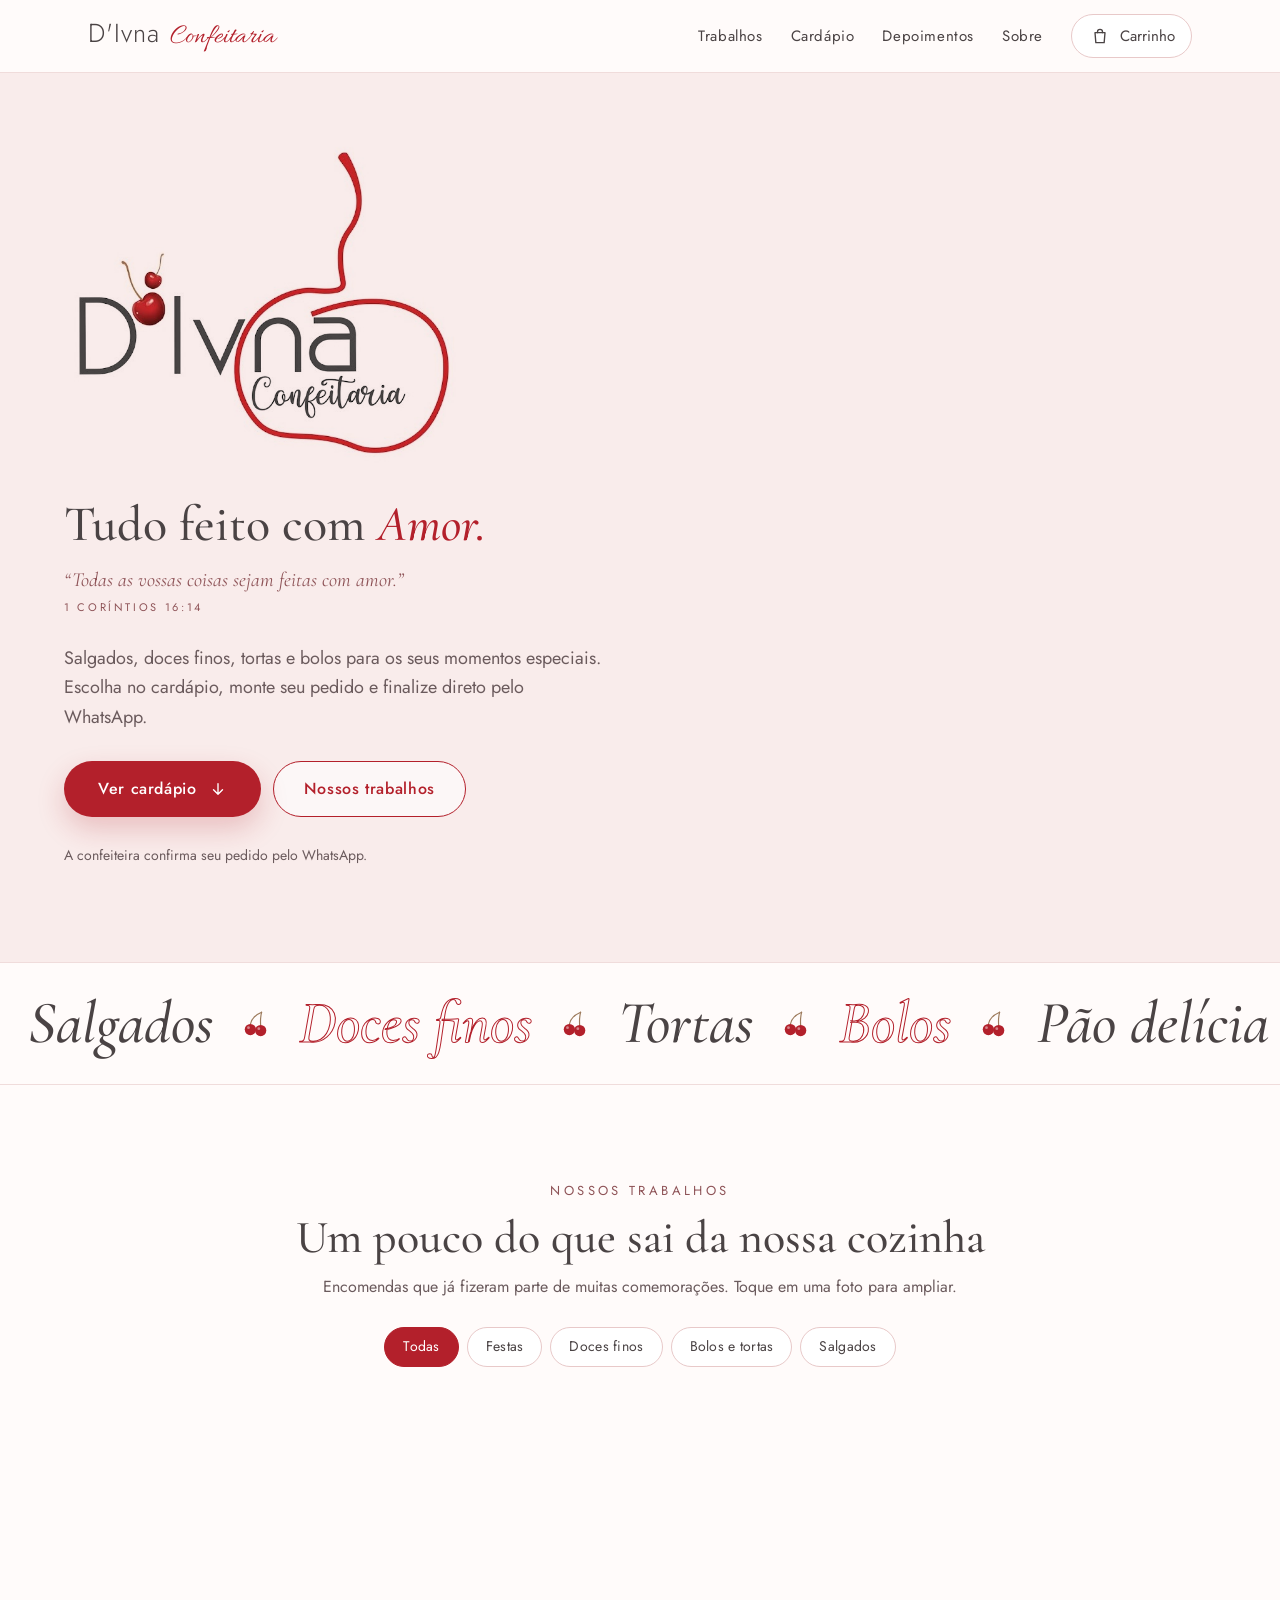
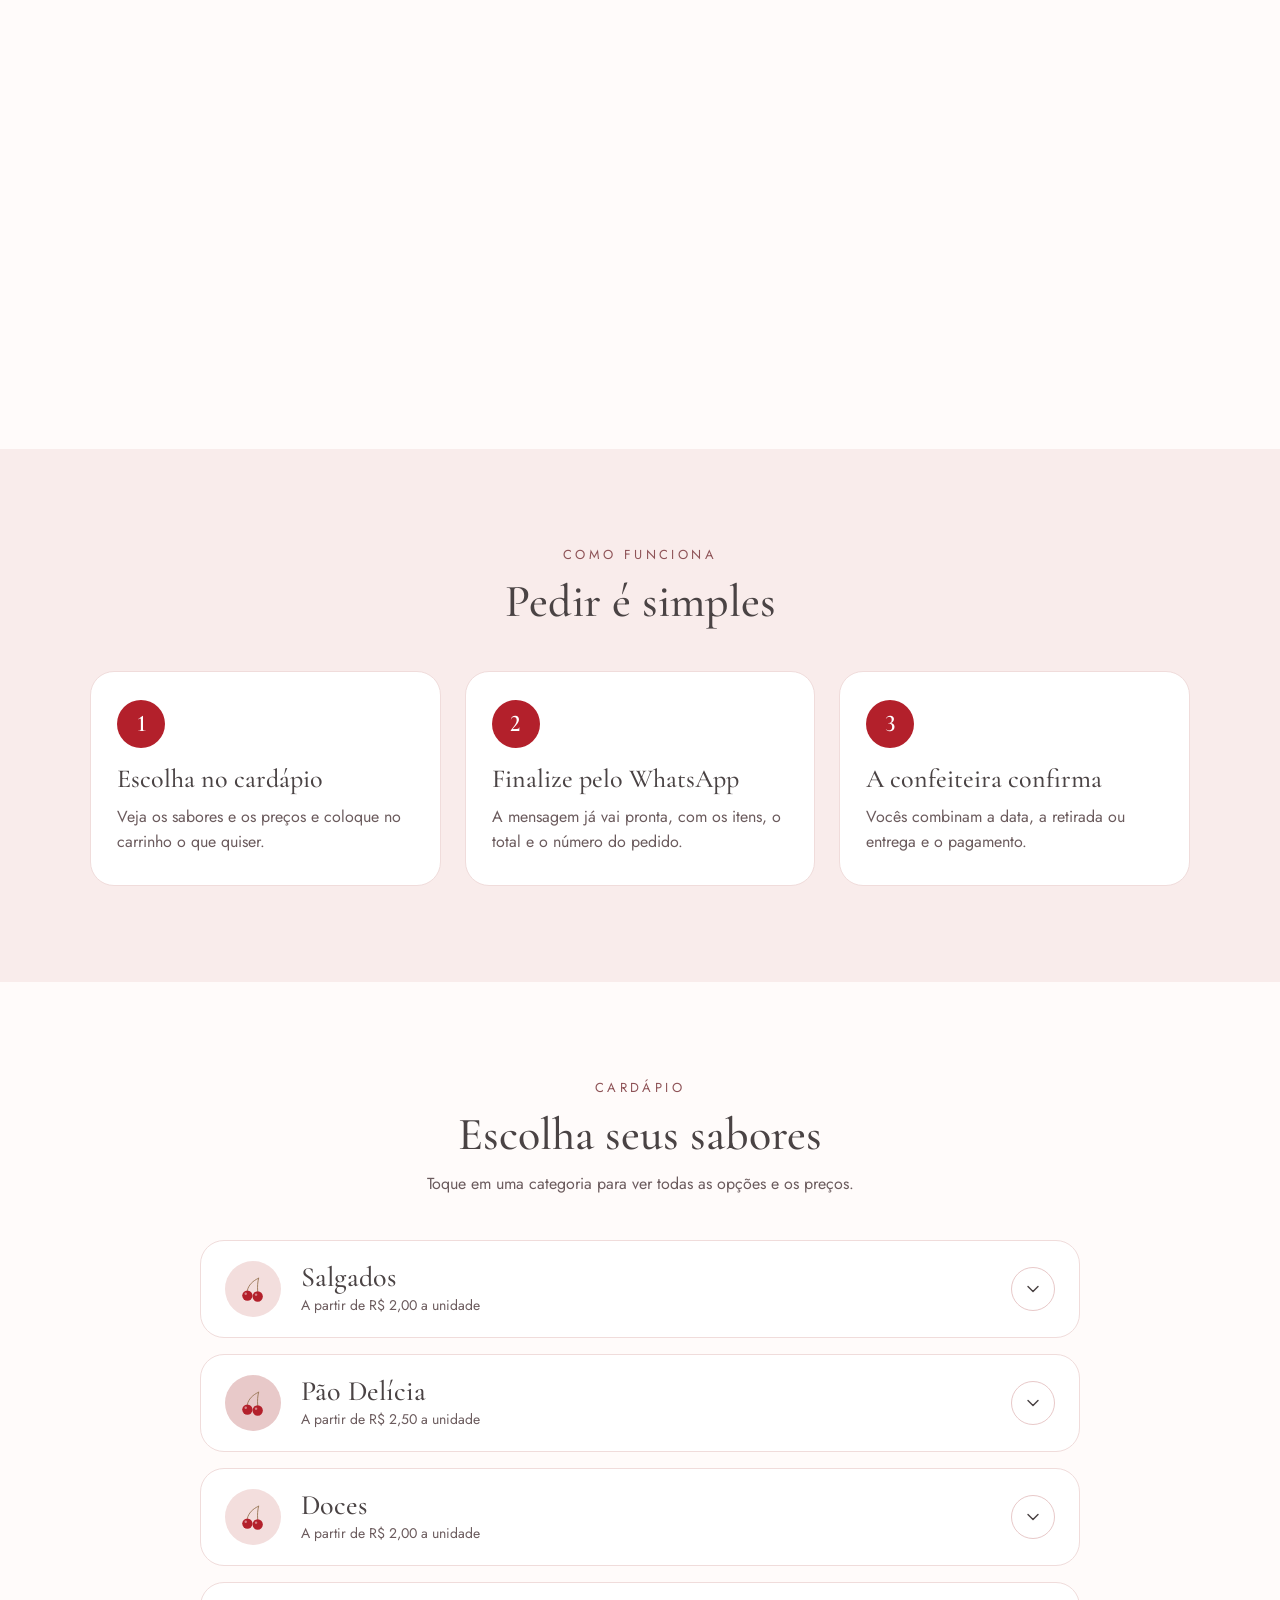
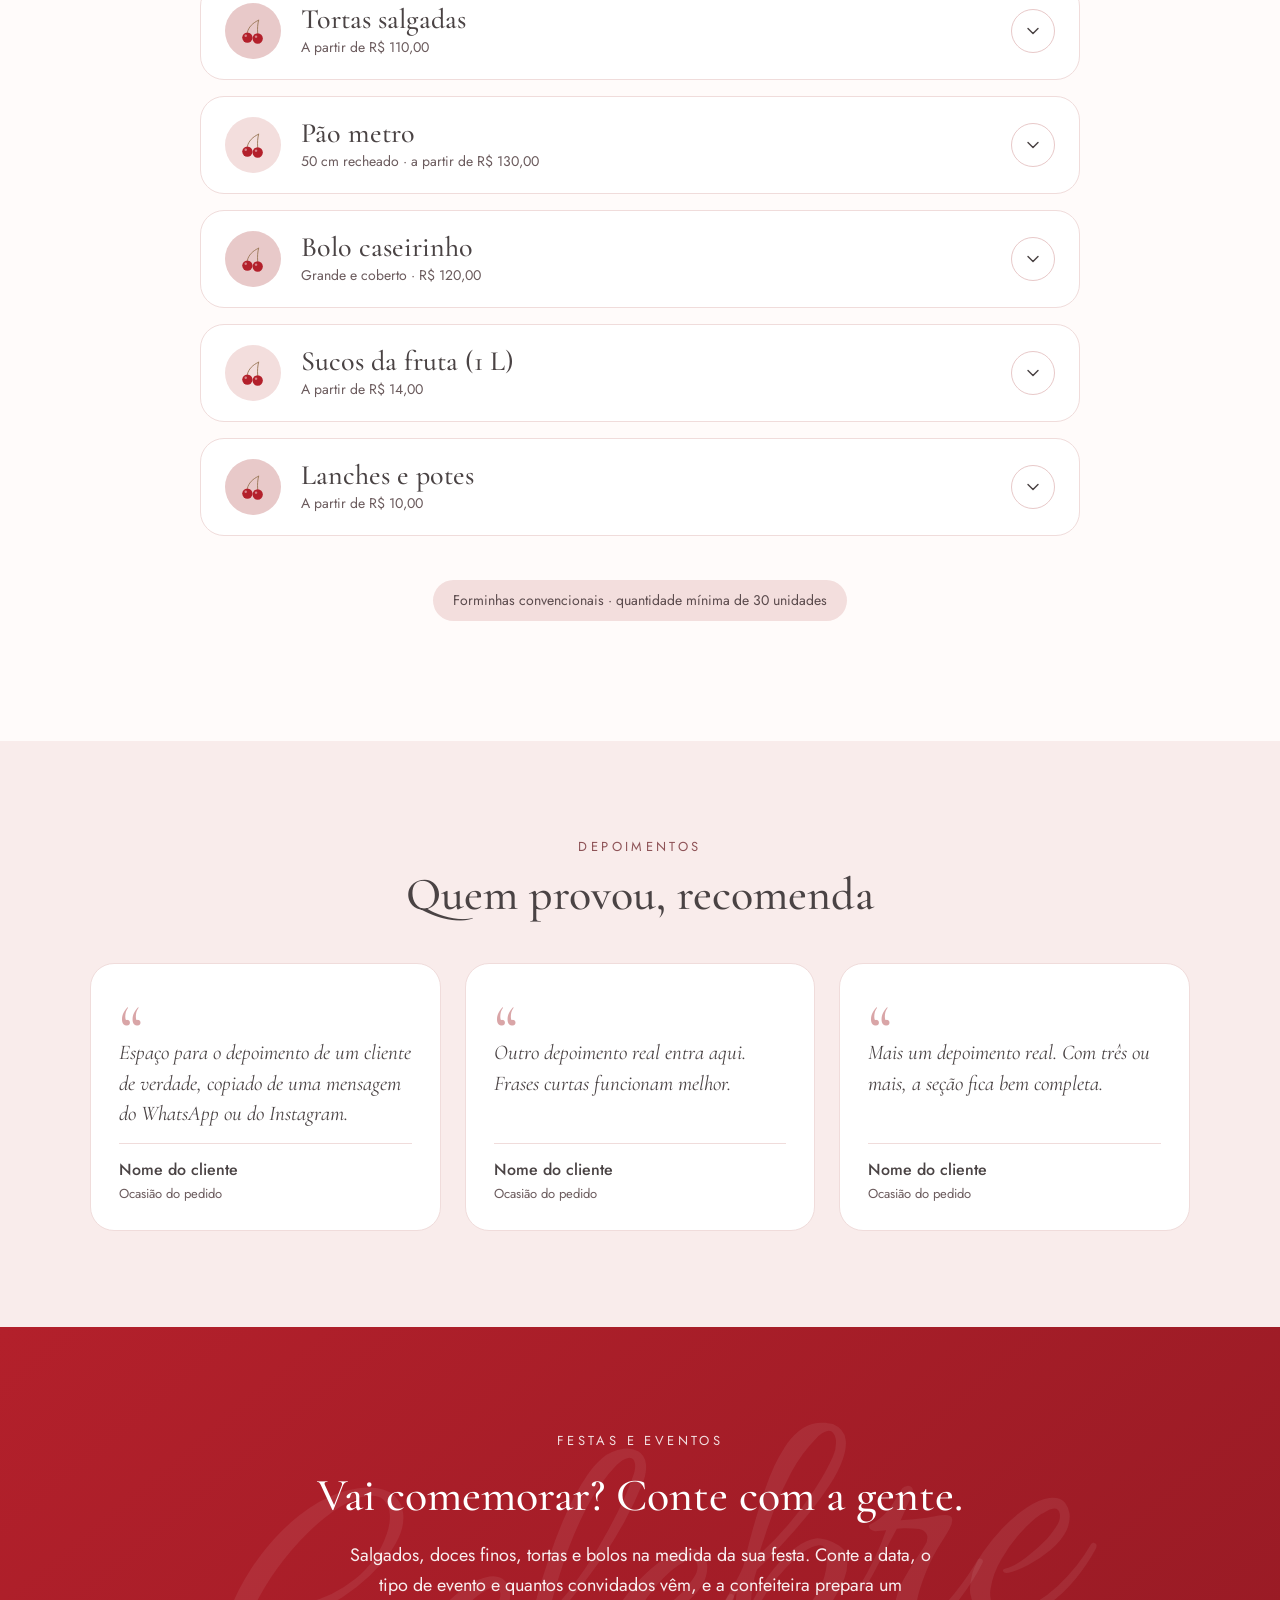
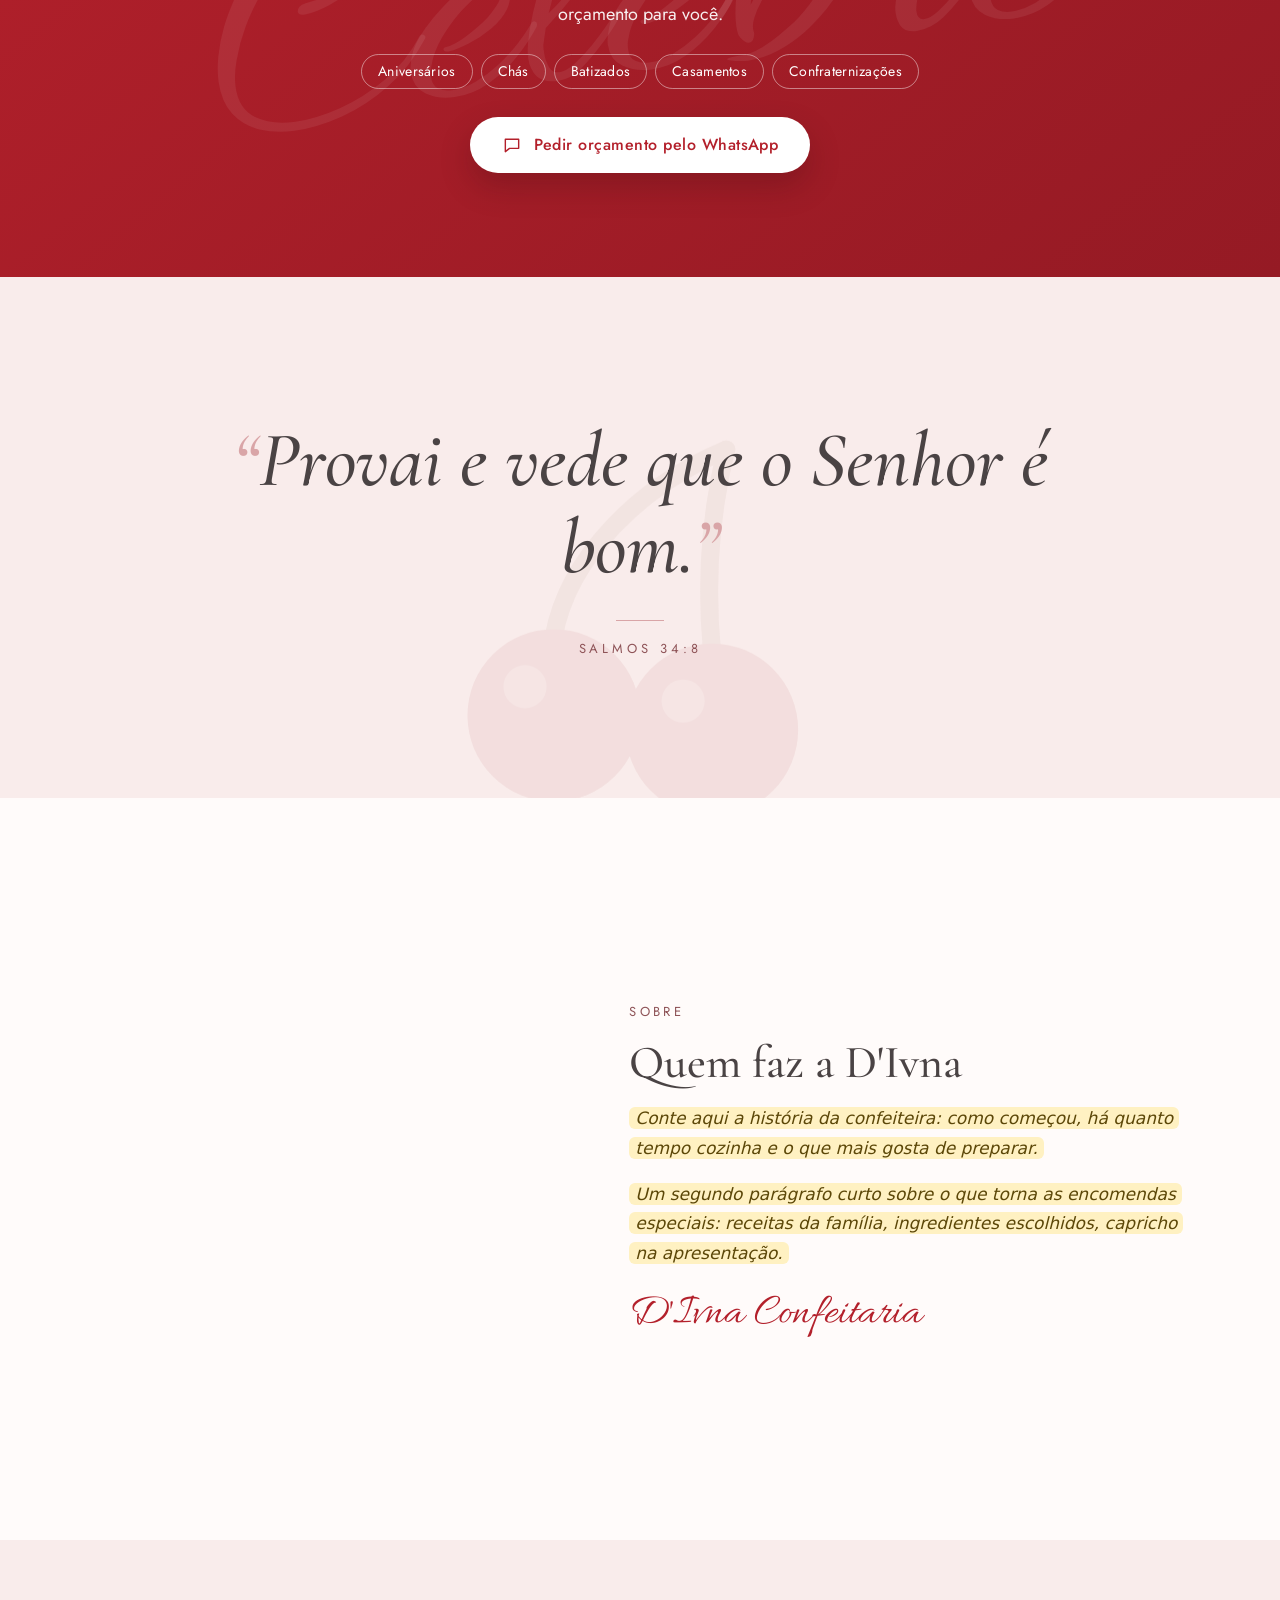
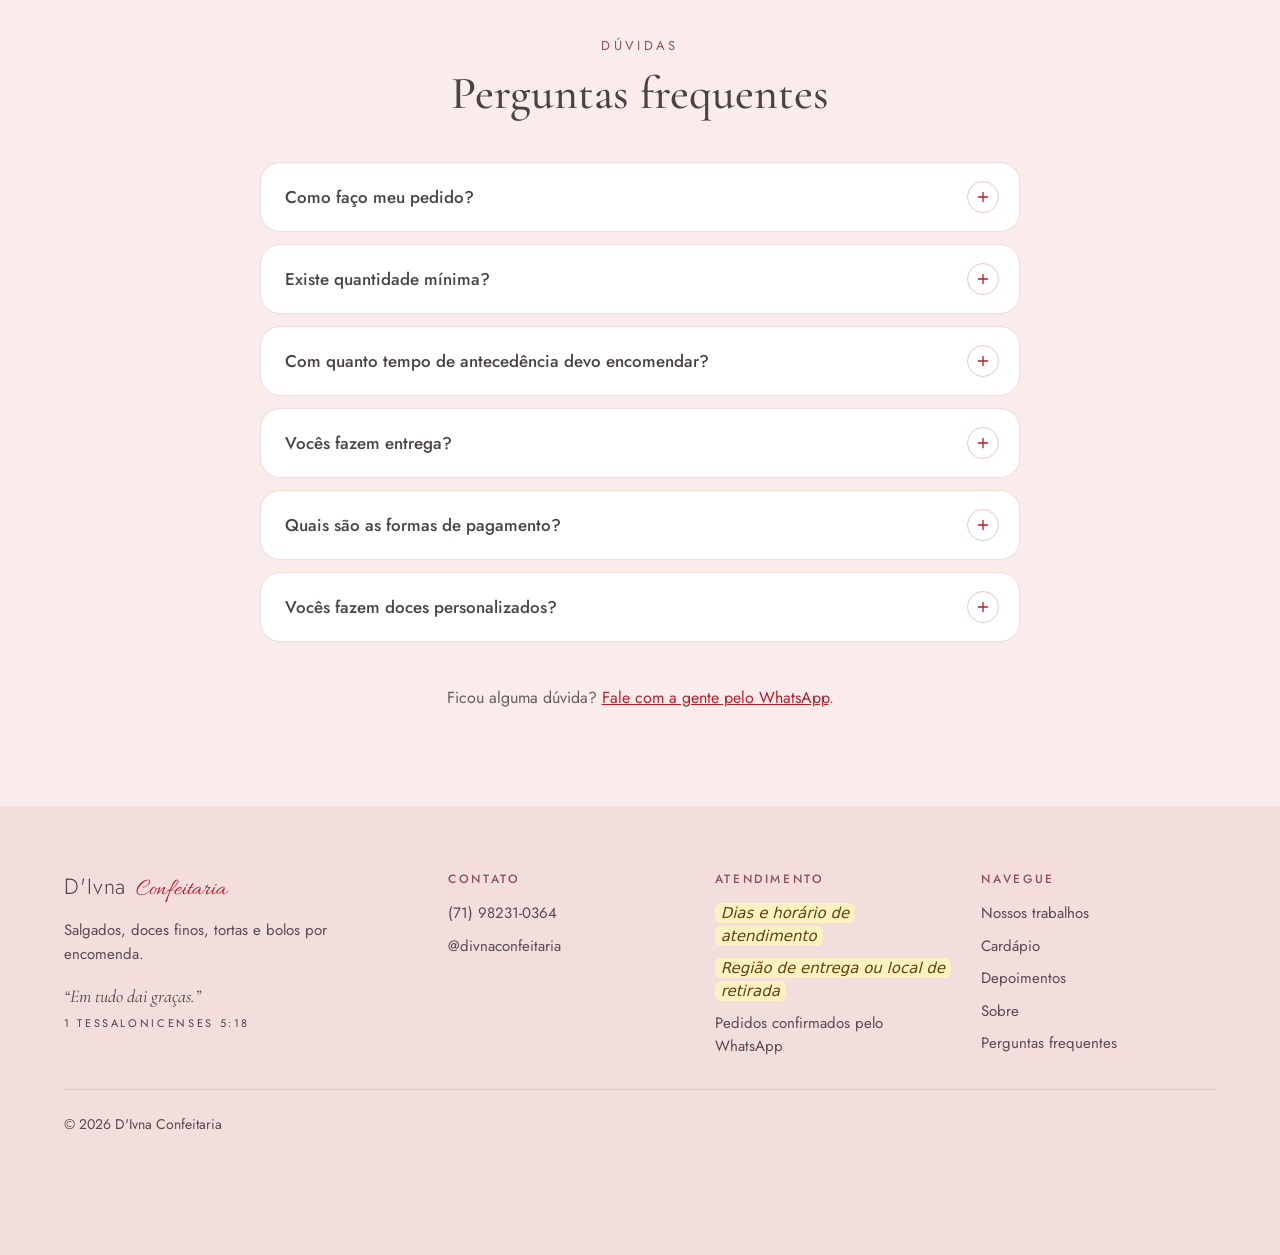
==== commit ac605734: "Adiciona efeitos visuais e versículos ao site - Títulos sobem palavra por palavra; fotos se revelam " ====
--- a/index.html
+++ b/index.html
@@ -75,6 +75,8 @@
         <div class="hero-conteudo">
           <img class="logo" src="assets/logo.jpg" width="640" height="530" alt="D'Ivna Confeitaria">
           <h1 id="titulo-hero" class="revelar">Tudo feito com <em>Amor.</em></h1>
+          <!-- EDITAR: versículo do topo -->
+          <p class="hero-versiculo revelar" style="transition-delay:.04s">“Todas as vossas coisas sejam feitas com amor.” <cite>1 Coríntios 16:14</cite></p>
           <!-- EDITAR: texto sobre a confeitaria -->
           <p class="hero-texto revelar" style="transition-delay:.08s">Salgados, doces finos, tortas e bolos para os seus momentos especiais. Escolha no cardápio, monte seu pedido e finalize direto pelo WhatsApp.</p>
           <div class="hero-botoes revelar" style="transition-delay:.16s">
@@ -91,6 +93,21 @@
         <div class="hero-mosaico" id="hero-mosaico" hidden></div>
       </div>
     </section>
+
+    <!-- ===================== FAIXA DE PALAVRAS CORRENDO ===================== -->
+    <!-- EDITAR: palavras da faixa (o script repete o grupo para a faixa não ter fim) -->
+    <div class="faixa-palavras" aria-hidden="true">
+      <div class="faixa-trilho">
+        <div class="faixa-grupo">
+          <span>Salgados</span><i></i>
+          <span class="contorno">Doces finos</span><i></i>
+          <span>Tortas</span><i></i>
+          <span class="contorno">Bolos</span><i></i>
+          <span>Pão delícia</span><i></i>
+          <span class="contorno">Feito com amor</span><i></i>
+        </div>
+      </div>
+    </div>
 
     <!-- ===================== NOSSOS TRABALHOS (galeria.js) ===================== -->
     <section class="vitrine" id="trabalhos" aria-labelledby="titulo-vitrine" hidden>
@@ -184,11 +201,23 @@
       </div>
     </section>
 
+    <!-- ===================== VERSÍCULO ===================== -->
+    <!-- As palavras acendem uma a uma conforme a pessoa rola a página.
+         A foto clarinha do fundo vem de FUNDO_VERSICULO, em galeria.js -->
+    <section class="versiculo" aria-label="Versículo">
+      <div class="versiculo-fundo fundo-parallax" id="versiculo-fundo" aria-hidden="true"></div>
+      <figure class="versiculo-interno">
+        <!-- EDITAR: versículo em destaque (de preferência o preferido da confeiteira) -->
+        <blockquote class="versiculo-texto" id="versiculo-texto"><p>Provai e vede que o Senhor é bom.</p></blockquote>
+        <figcaption class="versiculo-ref">Salmos 34:8</figcaption>
+      </figure>
+    </section>
+
     <!-- ===================== SOBRE ===================== -->
     <section class="sobre" id="sobre" aria-labelledby="titulo-sobre">
       <div class="sobre-interno">
         <!-- A foto vem de FOTO_SOBRE, em galeria.js -->
-        <div class="sobre-foto revelar" id="sobre-foto"></div>
+        <div class="sobre-foto cortina" id="sobre-foto"></div>
         <div class="sobre-texto revelar" style="transition-delay:.08s">
           <span class="eyebrow">Sobre</span>
           <h2 class="titulo-secao" id="titulo-sobre">Quem faz a D'Ivna</h2>
@@ -260,6 +289,8 @@
           <span class="marca-script">Confeitaria</span>
         </div>
         <p>Salgados, doces finos, tortas e bolos por encomenda.</p>
+        <!-- EDITAR: versículo do rodapé -->
+        <p class="rodape-versiculo">“Em tudo dai graças.” <cite>1 Tessalonicenses 5:18</cite></p>
       </div>
 
       <div class="rodape-coluna">
--- a/style.css
+++ b/style.css
@@ -1247,6 +1247,244 @@
 }
 .js .revelar.visivel { opacity: 1; transform: none; }
 
+/* =====================================================================
+   EFEITOS (script.js, seção "EFEITOS")
+   ===================================================================== */
+
+/* Cabeçalho ganha sombra quando a página rola */
+.topo { transition: box-shadow 0.3s; }
+.topo.rolou { box-shadow: 0 10px 30px rgba(201, 143, 145, 0.16); }
+
+/* Brilho que atravessa o botão principal ao passar o mouse */
+.btn-principal { position: relative; overflow: hidden; isolation: isolate; }
+.btn-principal::after {
+  content: "";
+  position: absolute;
+  top: 0;
+  bottom: 0;
+  left: -75%;
+  z-index: -1;
+  width: 50%;
+  background: linear-gradient(100deg, transparent, rgba(255, 255, 255, 0.32), transparent);
+  transform: skewX(-20deg);
+  transition: left 0.8s ease;
+  pointer-events: none;
+}
+.btn-principal:hover::after { left: 125%; }
+.btn-principal:disabled::after { display: none; }
+
+/* Títulos sobem palavra por palavra */
+.palavra {
+  display: inline-block;
+  overflow: hidden;
+  padding: 0 0.08em 0.14em;
+  margin: 0 -0.08em -0.14em;
+  vertical-align: top;
+}
+.js .palavra > span {
+  display: inline-block;
+  transform: translateY(110%);
+  transition: transform 0.9s cubic-bezier(0.2, 0.75, 0.2, 1);
+  transition-delay: calc(var(--i, 0) * 70ms + 0.1s);
+}
+.js .visivel .palavra > span { transform: none; }
+
+/* "Cortina": a foto se abre de baixo para cima e desfaz um leve zoom */
+.js .cortina {
+  clip-path: inset(100% 0 0 0);
+  transition: clip-path 1.1s cubic-bezier(0.65, 0, 0.25, 1) var(--atraso, 0s);
+}
+.js .cortina.visivel { clip-path: inset(-60px); } /* negativo: não corta a sombra */
+.js .cortina > * {
+  transform: scale(1.18);
+  transition: transform 1.5s cubic-bezier(0.2, 0.7, 0.2, 1) var(--atraso, 0s);
+}
+.js .cortina.visivel > * { transform: none; }
+
+/* Fotos do topo em profundidade: rolagem (--rolagem) e mouse (--mx, --my) */
+.hero { overflow: hidden; }
+.mosaico-item {
+  --vel: 0;
+  --prof: 0;
+  transform: translate3d(
+    calc(var(--mx, 0) * var(--prof) * 1px),
+    calc(var(--rolagem, 0px) * var(--vel) + var(--my, 0) * var(--prof) * 1px),
+    0
+  );
+}
+.js .mosaico-item.cortina {
+  transition:
+    clip-path 1.1s cubic-bezier(0.65, 0, 0.25, 1) var(--atraso, 0s),
+    transform 0.6s cubic-bezier(0.2, 0.7, 0.2, 1);
+}
+.mosaico-item:nth-child(1) { --vel: 0.03; }
+.mosaico-item:nth-child(2) { --vel: 0.06; }
+.mosaico-item:nth-child(3) { --vel: 0.09; }
+@media (min-width: 960px) {
+  .mosaico-item:nth-child(1) { --vel: -0.06; --prof: 14; }
+  .mosaico-item:nth-child(2) { --vel: 0.04; --prof: -10; }
+  .mosaico-item:nth-child(3) { --vel: -0.1; --prof: 20; }
+}
+
+/* Legenda que desliza sobre a foto da vitrine */
+.galeria-botao { position: relative; }
+.galeria-legenda {
+  position: absolute;
+  right: 0;
+  bottom: 0;
+  left: 0;
+  padding: 32px 14px 12px;
+  background: linear-gradient(to top, rgba(36, 29, 30, 0.75), transparent);
+  color: #fff;
+  font-family: var(--fonte-titulo);
+  font-style: italic;
+  font-size: 18px;
+  line-height: 1.2;
+  text-align: left;
+  transform: translateY(101%);
+  transition: transform 0.45s cubic-bezier(0.2, 0.7, 0.2, 1);
+}
+.galeria-botao:hover .galeria-legenda,
+.galeria-botao:focus-visible .galeria-legenda { transform: none; }
+@media (hover: none) {
+  .galeria-legenda { padding: 26px 10px 8px; font-size: 15px; transform: none; }
+}
+
+/* Faixa de palavras correndo */
+.faixa-palavras {
+  overflow: hidden;
+  padding: 26px 0;
+  border-block: 1px solid var(--linha);
+  background: var(--fundo);
+}
+.faixa-trilho {
+  display: flex;
+  width: max-content;
+  animation: faixa var(--duracao, 40s) linear infinite;
+}
+.faixa-palavras:hover .faixa-trilho { animation-play-state: paused; }
+.faixa-grupo { display: flex; flex: none; align-items: center; }
+.faixa-grupo span {
+  padding: 0 28px;
+  font-family: var(--fonte-titulo);
+  font-style: italic;
+  font-weight: 500;
+  font-size: clamp(34px, 5vw, 60px);
+  line-height: 1.15;
+  white-space: nowrap;
+  color: var(--texto);
+}
+@supports (-webkit-text-stroke: 1px black) {
+  .faixa-grupo .contorno { color: transparent; -webkit-text-stroke: 1px var(--cereja); }
+}
+.faixa-grupo i {
+  flex: none;
+  width: 30px;
+  height: 30px;
+  background: url("assets/favicon.svg") center / contain no-repeat;
+}
+@keyframes faixa {
+  to { transform: translateX(calc(-1 * var(--grupo, 50%))); }
+}
+
+/* Foto clarinha no fundo da faixa de festas (FUNDO_FESTAS) */
+.festas-foto {
+  position: absolute;
+  inset: -25% 0;
+  background-position: center;
+  background-size: cover;
+  opacity: 0.2;
+  mix-blend-mode: luminosity;
+  pointer-events: none;
+}
+
+/* Versículos */
+.hero-versiculo {
+  max-width: 460px;
+  margin: -14px 0 0;
+  font-family: var(--fonte-titulo);
+  font-style: italic;
+  font-size: 20px;
+  line-height: 1.4;
+  color: var(--rosa-texto);
+}
+.hero-versiculo cite,
+.rodape-versiculo cite {
+  display: block;
+  margin-top: 6px;
+  font-family: var(--fonte-texto);
+  font-style: normal;
+  font-size: 11px;
+  letter-spacing: 0.24em;
+  text-transform: uppercase;
+}
+.rodape-marca .rodape-versiculo {
+  margin-top: 18px;
+  font-family: var(--fonte-titulo);
+  font-style: italic;
+  font-size: 18px;
+  line-height: 1.4;
+  color: var(--texto);
+}
+
+.versiculo {
+  position: relative;
+  isolation: isolate;
+  overflow: hidden;
+  padding: 140px clamp(16px, 5vw, 64px);
+  background: var(--fundo-hero);
+  text-align: center;
+}
+.versiculo-fundo {
+  position: absolute;
+  inset: -25% 0;
+  z-index: -1;
+  background-position: center;
+  background-size: cover;
+  opacity: 0.14;
+  filter: saturate(0.85);
+  pointer-events: none;
+}
+.versiculo-fundo.sem-foto {
+  background: url("assets/favicon.svg") center / min(68vw, 460px) no-repeat;
+  opacity: 0.07;
+}
+.versiculo-interno {
+  display: flex;
+  flex-direction: column;
+  align-items: center;
+  gap: 28px;
+  max-width: 920px;
+  margin: 0 auto;
+}
+.versiculo-texto { margin: 0; }
+.versiculo-texto p {
+  margin: 0;
+  font-family: var(--fonte-titulo);
+  font-style: italic;
+  font-weight: 500;
+  font-size: clamp(38px, 6.4vw, 78px);
+  line-height: 1.12;
+  color: var(--texto);
+}
+.versiculo-texto p::before { content: "“"; color: var(--rosa-taupe); }
+.versiculo-texto p::after { content: "”"; color: var(--rosa-taupe); }
+.palavra-verso { transition: opacity 0.2s linear; }
+.versiculo-ref {
+  font-size: 13px;
+  letter-spacing: 0.3em;
+  text-transform: uppercase;
+  color: var(--rosa-texto);
+}
+.versiculo-ref::before {
+  content: "";
+  display: block;
+  width: 48px;
+  height: 1px;
+  margin: 0 auto 18px;
+  background: var(--rosa-taupe);
+}
+
 /* ---------- Tablet: menu só com o carrinho (os links não cabem) ---------- */
 @media (max-width: 900px) {
   .nav .link { display: none; }
@@ -1271,6 +1509,10 @@
   .duvidas { padding-top: 72px; padding-bottom: 72px; }
   .cardapio { padding-bottom: 96px; }
   .festas { padding-top: 80px; padding-bottom: 80px; }
+  .versiculo { padding-top: 104px; padding-bottom: 104px; }
+  .faixa-palavras { padding: 18px 0; }
+  .faixa-grupo span { padding: 0 18px; }
+  .faixa-grupo i { width: 24px; height: 24px; }
   .duvida summary { padding-left: 18px; font-size: 16px; }
   .duvida-resposta { padding: 0 18px 20px; }
 
@@ -1298,4 +1540,7 @@
     transition-delay: 0s !important;
   }
   .js .revelar { opacity: 1; transform: none; }
-}
+  .js .cortina { clip-path: none; }
+  .js .cortina > *,
+  .js .palavra > span { transform: none; }
+}
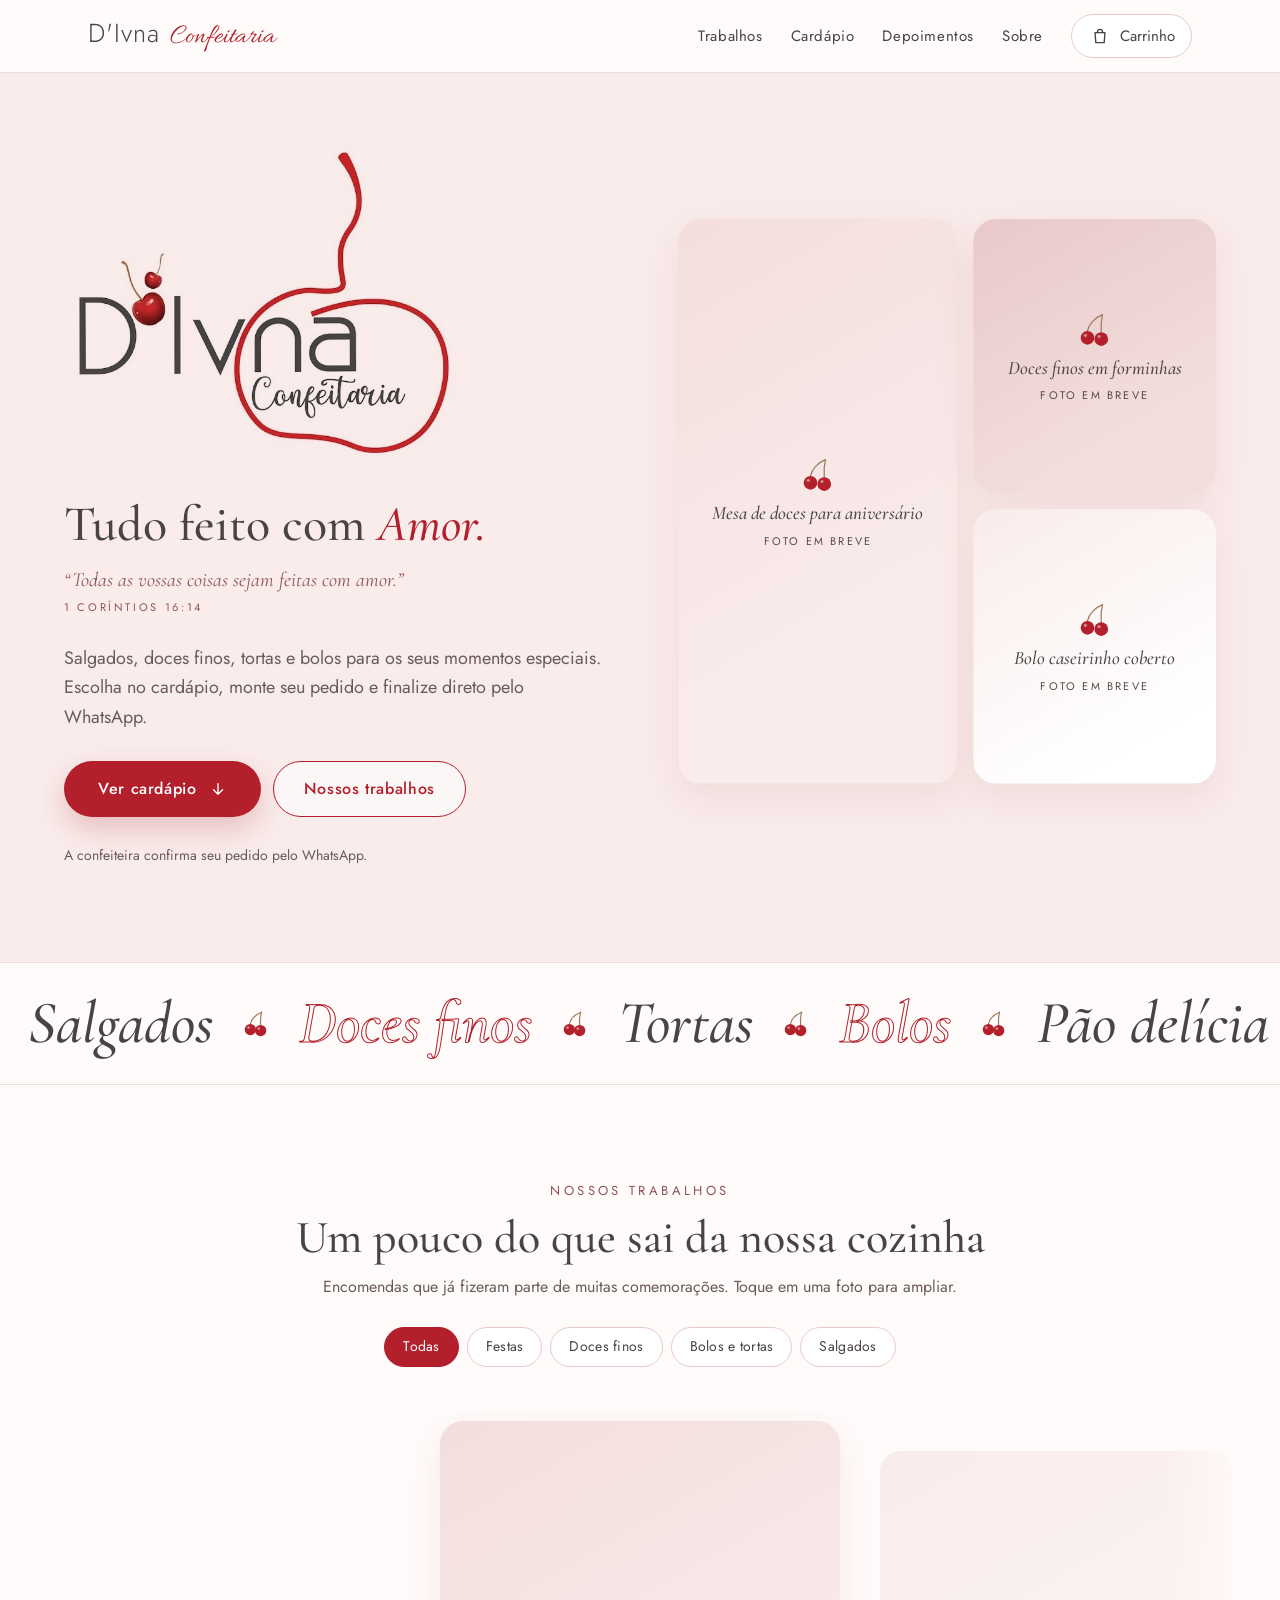
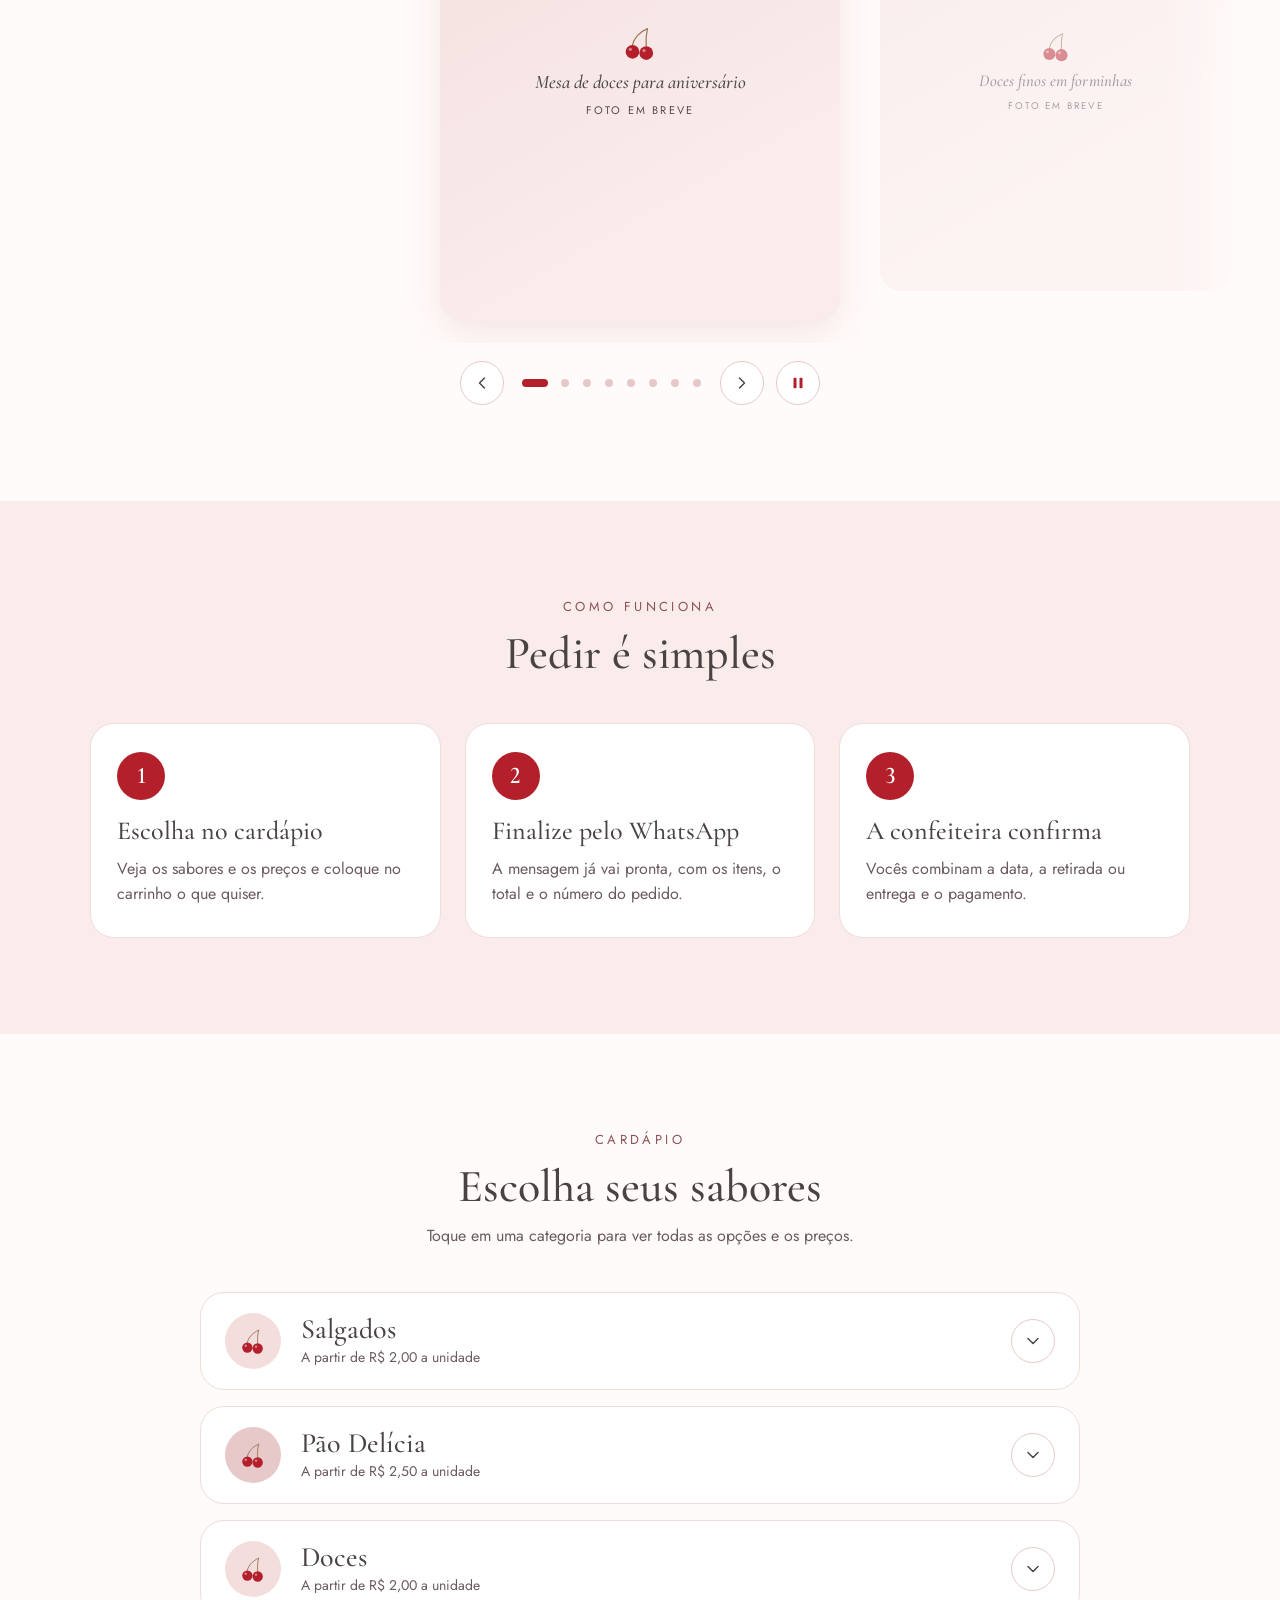
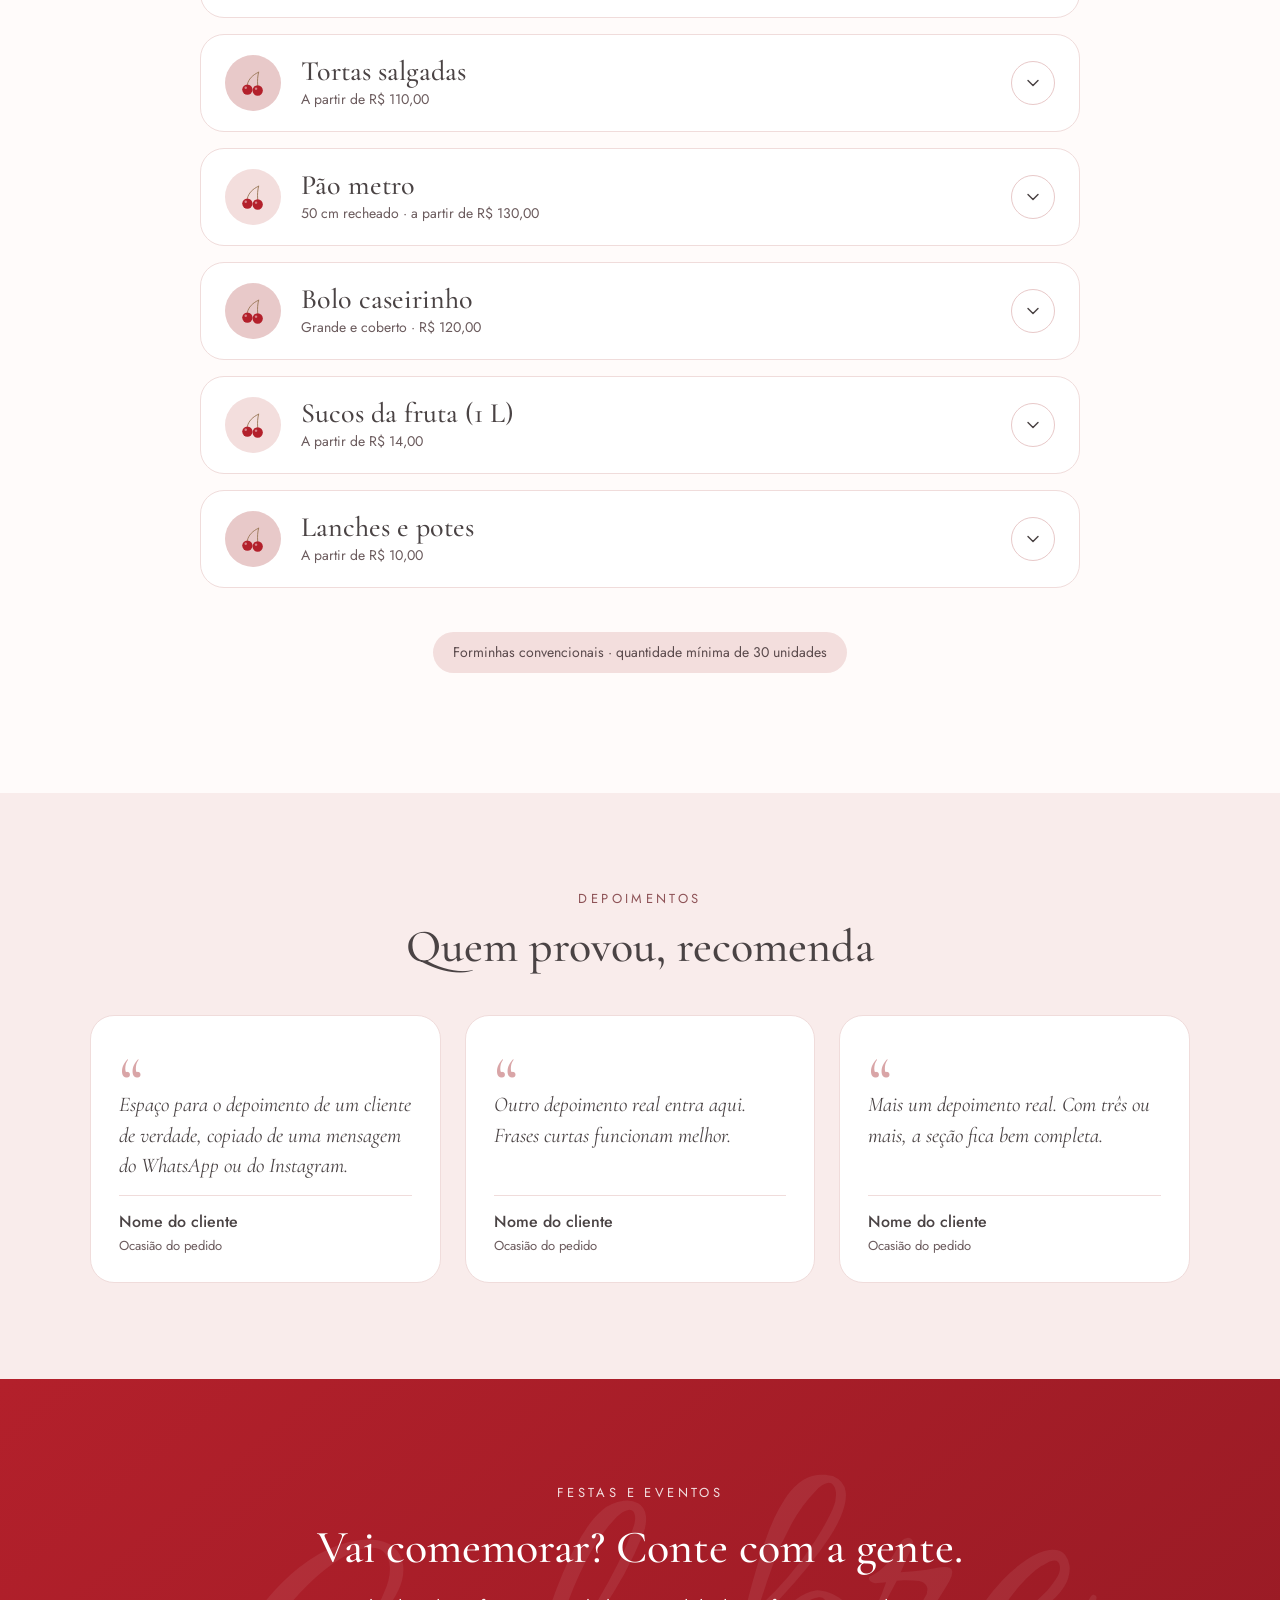
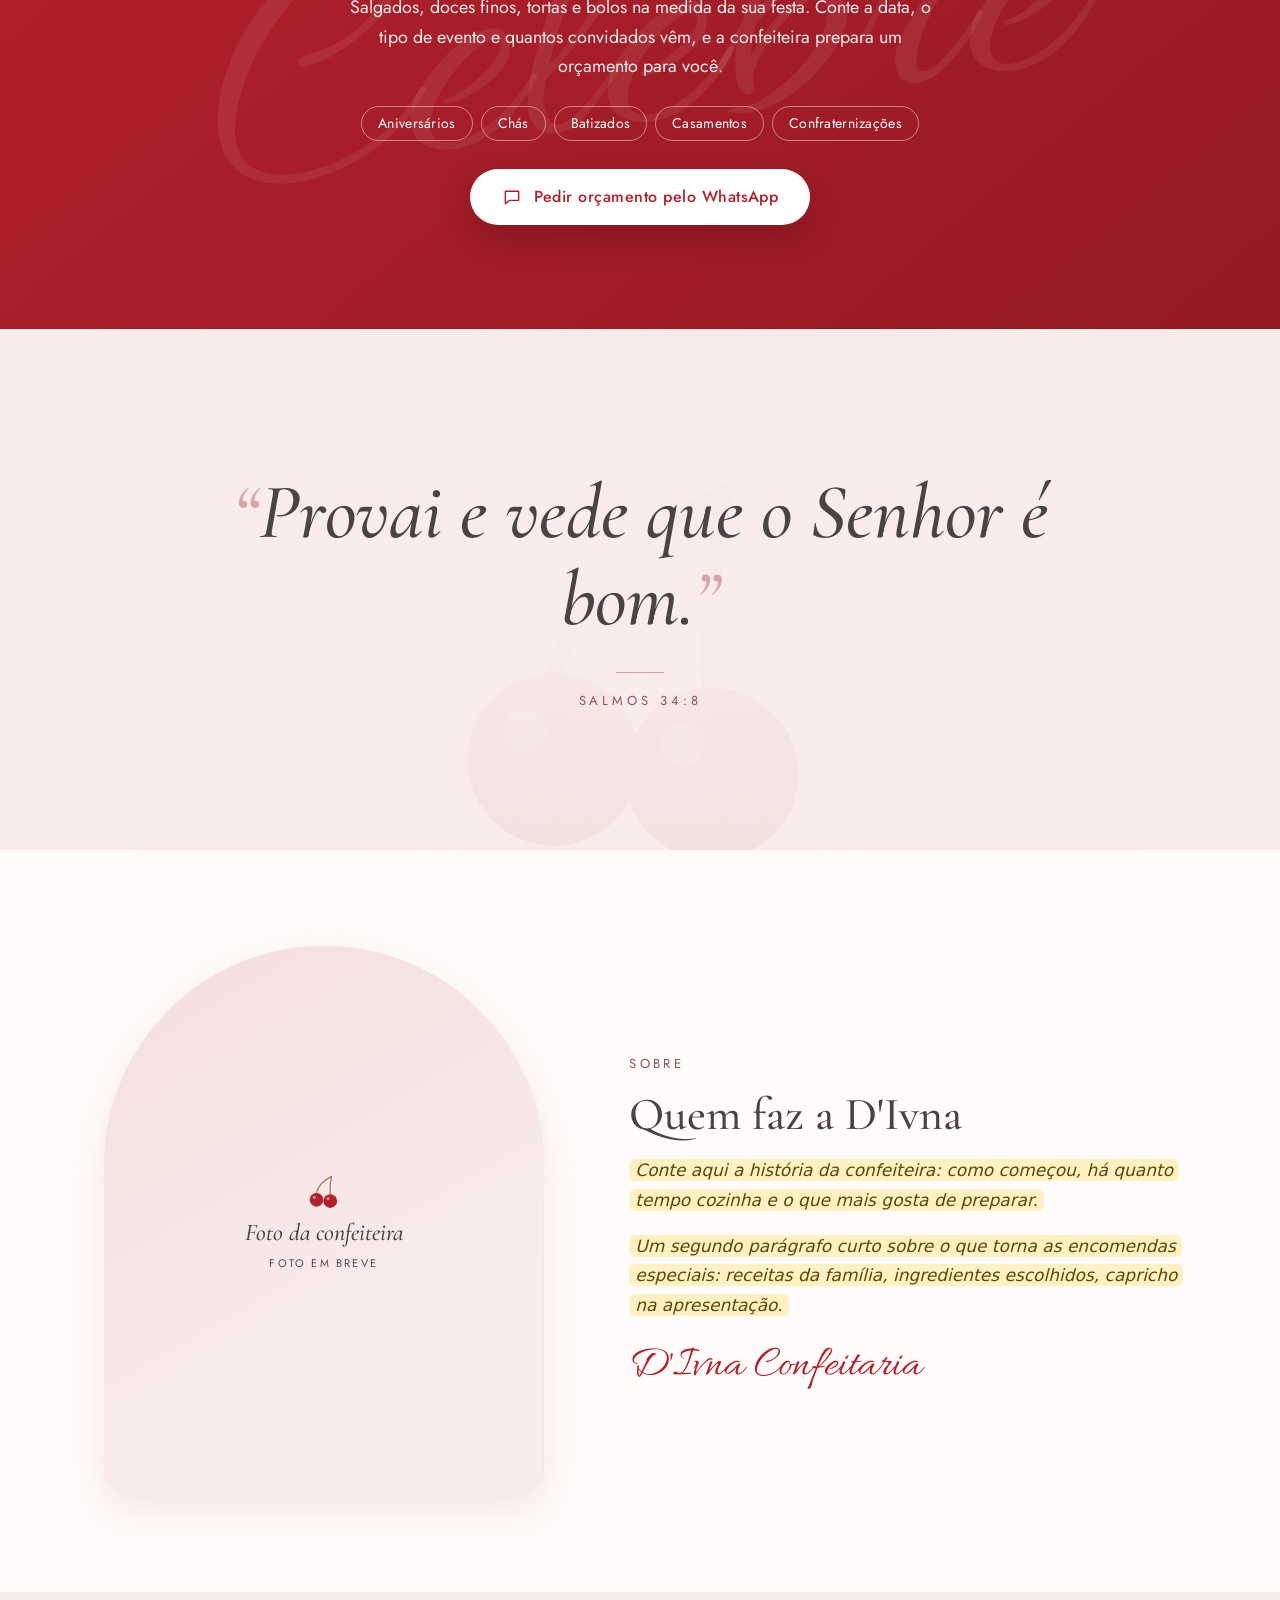
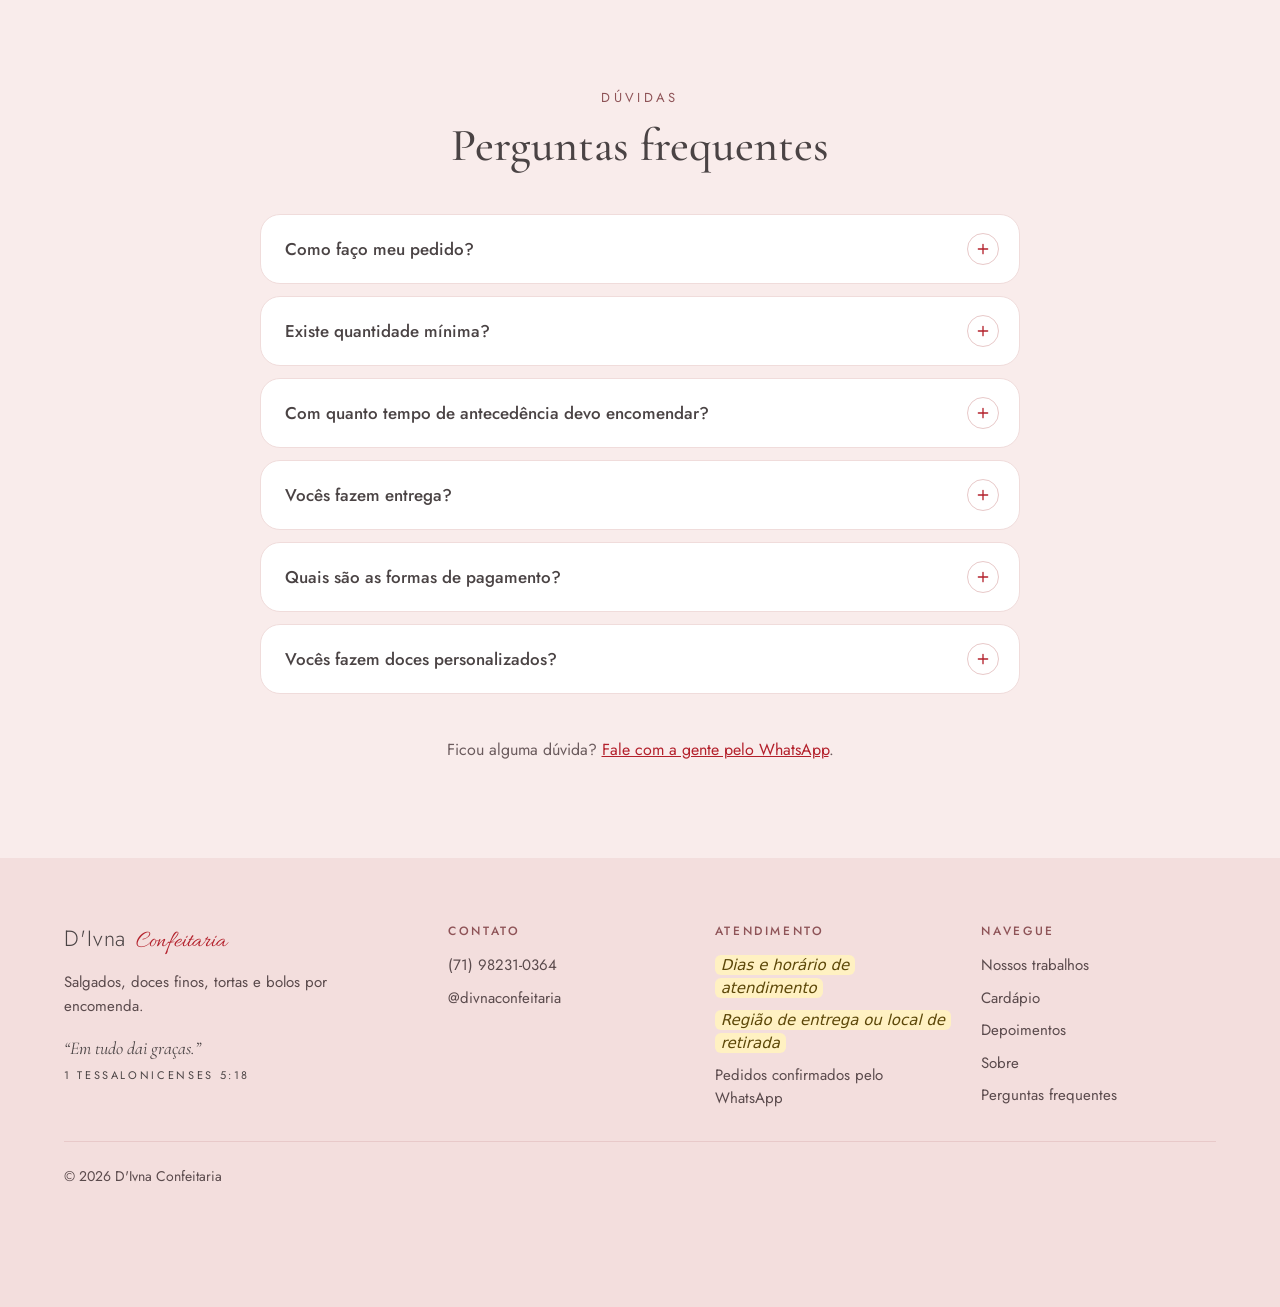
==== commit 10dab2f2: "Troca o efeito de seguir o mouse por um carrossel na vitrine - Fotos do topo não seguem mais o mouse" ====
--- a/index.html
+++ b/index.html
@@ -118,6 +118,22 @@
           <p class="subtitulo-secao">Encomendas que já fizeram parte de muitas comemorações. Toque em uma foto para ampliar.</p>
         </div>
         <div class="filtros" id="filtros-galeria" role="group" aria-label="Filtrar fotos por tipo" hidden></div>
+
+        <!-- Em "Todas": carrossel que passa sozinho. Nos outros filtros: a grade abaixo. -->
+        <div class="carrossel" id="carrossel" role="region" aria-roledescription="carrossel" aria-label="Fotos dos nossos trabalhos" hidden>
+          <ul class="carrossel-trilho" id="carrossel-trilho"></ul>
+          <div class="carrossel-controles">
+            <button type="button" class="btn-icone" id="carrossel-anterior" aria-label="Foto anterior">
+              <svg width="20" height="20" viewBox="0 0 24 24" fill="none" stroke="currentColor" stroke-width="1.7" stroke-linecap="round" stroke-linejoin="round" aria-hidden="true"><path d="M15 6l-6 6 6 6"/></svg>
+            </button>
+            <div class="carrossel-pontos" id="carrossel-pontos"></div>
+            <button type="button" class="btn-icone" id="carrossel-proxima" aria-label="Próxima foto">
+              <svg width="20" height="20" viewBox="0 0 24 24" fill="none" stroke="currentColor" stroke-width="1.7" stroke-linecap="round" stroke-linejoin="round" aria-hidden="true"><path d="M9 6l6 6-6 6"/></svg>
+            </button>
+            <button type="button" class="btn-icone carrossel-pausa" id="carrossel-pausa" aria-label="Pausar o carrossel"></button>
+          </div>
+        </div>
+
         <ul class="galeria" id="galeria"></ul>
         <button type="button" class="btn-secundario galeria-mais" id="galeria-mais" hidden>Ver mais fotos</button>
       </div>
--- a/style.css
+++ b/style.css
@@ -900,6 +900,124 @@
 .galeria-botao:focus-visible img { transform: scale(1.05); }
 .galeria-mais { align-self: center; }
 
+/* Carrossel (filtro "Todas"): foto do meio grande, vizinhas menores dos lados */
+.carrossel {
+  --slide: min(74vw, 400px);
+  --sangria: clamp(16px, 5vw, 64px); /* mesmo espaço lateral das seções */
+  display: flex;
+  flex-direction: column;
+  gap: 18px;
+}
+.carrossel-trilho {
+  position: relative;
+  display: flex;
+  gap: 16px;
+  margin: 0 calc(-1 * var(--sangria));
+  /* o espaço dos lados deixa a primeira e a última foto no centro */
+  padding: 10px calc(50% - var(--slide) / 2 + var(--sangria)) 22px;
+  list-style: none;
+  overflow-x: auto;
+  scroll-snap-type: x mandatory;
+  scrollbar-width: none;
+  /* as fotos das pontas somem aos poucos */
+  -webkit-mask-image: linear-gradient(to right, transparent, #000 7%, #000 93%, transparent);
+  mask-image: linear-gradient(to right, transparent, #000 7%, #000 93%, transparent);
+}
+.carrossel-trilho::-webkit-scrollbar { display: none; }
+
+.carrossel-slide {
+  flex: 0 0 var(--slide);
+  aspect-ratio: 4 / 5;
+  border-radius: 24px;
+  overflow: hidden;
+  background: var(--rosa-claro);
+  scroll-snap-align: center;
+  opacity: 0.5;
+  transform: scale(0.88);
+  transition: transform 0.6s cubic-bezier(0.2, 0.7, 0.2, 1), opacity 0.6s, box-shadow 0.6s;
+}
+.carrossel-slide.ativo { opacity: 1; transform: none; box-shadow: var(--sombra-suave); }
+
+.carrossel-botao {
+  position: relative;
+  display: block;
+  width: 100%;
+  height: 100%;
+  padding: 0;
+  border: none;
+  border-radius: inherit;
+  background: none;
+}
+.carrossel-botao:focus-visible { outline-offset: -4px; }
+.carrossel-botao img { width: 100%; height: 100%; object-fit: cover; }
+
+.carrossel-legenda {
+  position: absolute;
+  right: 0;
+  bottom: 0;
+  left: 0;
+  display: flex;
+  flex-direction: column;
+  gap: 4px;
+  padding: 56px 20px 18px;
+  background: linear-gradient(to top, rgba(36, 29, 30, 0.78), transparent);
+  color: #fff;
+  font-family: var(--fonte-titulo);
+  font-style: italic;
+  font-size: 22px;
+  line-height: 1.2;
+  text-align: left;
+  opacity: 0;
+  transform: translateY(12px);
+  transition: opacity 0.5s 0.15s, transform 0.5s 0.15s;
+}
+.carrossel-slide.ativo .carrossel-legenda { opacity: 1; transform: none; }
+.carrossel-categoria {
+  font-family: var(--fonte-texto);
+  font-style: normal;
+  font-size: 11px;
+  letter-spacing: 0.22em;
+  text-transform: uppercase;
+  color: rgba(255, 255, 255, 0.85);
+}
+
+.carrossel-controles {
+  display: flex;
+  align-items: center;
+  justify-content: center;
+  gap: 12px;
+}
+.carrossel-pontos { display: flex; flex-wrap: wrap; justify-content: center; }
+/* Bolinha pequena, mas área de toque confortável */
+.carrossel-ponto {
+  display: grid;
+  place-items: center;
+  width: 22px;
+  height: 32px;
+  padding: 0;
+  border: none;
+  background: none;
+  transition: width 0.3s;
+}
+.carrossel-ponto::before {
+  content: "";
+  width: 8px;
+  height: 8px;
+  border-radius: 999px;
+  background: var(--rosa-seda);
+  transition: width 0.3s, background 0.3s;
+}
+.carrossel-ponto[aria-current="true"] { width: 38px; }
+.carrossel-ponto[aria-current="true"]::before { width: 26px; background: var(--cereja); }
+.carrossel-contagem { min-width: 64px; font-size: 14px; text-align: center; color: var(--texto-suave); }
+.carrossel-pausa { color: var(--cereja); }
+@media (max-width: 560px) {
+  .carrossel-controles { gap: 6px; }
+  .carrossel-ponto { width: 16px; }
+  .carrossel-ponto[aria-current="true"] { width: 30px; }
+  .carrossel-ponto[aria-current="true"]::before { width: 20px; }
+}
+
 /* Foto ampliada */
 .foto-ampliada {
   width: min(1000px, calc(100vw - 24px));
@@ -1289,41 +1407,39 @@
 }
 .js .visivel .palavra > span { transform: none; }
 
-/* "Cortina": a foto se abre de baixo para cima e desfaz um leve zoom */
+/* "Cortina": a foto se abre de baixo para cima e desfaz um leve zoom.
+   O recorte fica na foto (filho), nunca na moldura: a moldura é o que o script observa
+   para saber se entrou na tela, e um elemento 100% recortado conta como invisível. */
 .js .cortina {
+  opacity: 0;
+  transition: opacity 0.4s ease var(--atraso, 0s);
+}
+.js .cortina.visivel { opacity: 1; }
+.js .cortina > * {
   clip-path: inset(100% 0 0 0);
-  transition: clip-path 1.1s cubic-bezier(0.65, 0, 0.25, 1) var(--atraso, 0s);
-}
-.js .cortina.visivel { clip-path: inset(-60px); } /* negativo: não corta a sombra */
-.js .cortina > * {
   transform: scale(1.18);
-  transition: transform 1.5s cubic-bezier(0.2, 0.7, 0.2, 1) var(--atraso, 0s);
-}
-.js .cortina.visivel > * { transform: none; }
-
-/* Fotos do topo em profundidade: rolagem (--rolagem) e mouse (--mx, --my) */
+  transition:
+    clip-path 1.1s cubic-bezier(0.65, 0, 0.25, 1) var(--atraso, 0s),
+    transform 1.5s cubic-bezier(0.2, 0.7, 0.2, 1) var(--atraso, 0s);
+}
+.js .cortina.visivel > * { clip-path: inset(0); transform: none; }
+
+/* Fotos do topo: no computador, andam um pouquinho em velocidades diferentes ao rolar
+   (--rolagem vem do script). No celular ficam paradas e alinhadas. */
 .hero { overflow: hidden; }
 .mosaico-item {
   --vel: 0;
-  --prof: 0;
-  transform: translate3d(
-    calc(var(--mx, 0) * var(--prof) * 1px),
-    calc(var(--rolagem, 0px) * var(--vel) + var(--my, 0) * var(--prof) * 1px),
-    0
-  );
+  transform: translate3d(0, calc(var(--rolagem, 0px) * var(--vel)), 0);
 }
 .js .mosaico-item.cortina {
   transition:
-    clip-path 1.1s cubic-bezier(0.65, 0, 0.25, 1) var(--atraso, 0s),
+    opacity 0.4s ease var(--atraso, 0s),
     transform 0.6s cubic-bezier(0.2, 0.7, 0.2, 1);
 }
-.mosaico-item:nth-child(1) { --vel: 0.03; }
-.mosaico-item:nth-child(2) { --vel: 0.06; }
-.mosaico-item:nth-child(3) { --vel: 0.09; }
 @media (min-width: 960px) {
-  .mosaico-item:nth-child(1) { --vel: -0.06; --prof: 14; }
-  .mosaico-item:nth-child(2) { --vel: 0.04; --prof: -10; }
-  .mosaico-item:nth-child(3) { --vel: -0.1; --prof: 20; }
+  .mosaico-item:nth-child(1) { --vel: -0.04; }
+  .mosaico-item:nth-child(2) { --vel: 0.03; }
+  .mosaico-item:nth-child(3) { --vel: -0.06; }
 }
 
 /* Legenda que desliza sobre a foto da vitrine */
@@ -1441,8 +1557,17 @@
   z-index: -1;
   background-position: center;
   background-size: cover;
-  opacity: 0.14;
-  filter: saturate(0.85);
+  opacity: 0.1;
+  filter: saturate(0.7);
+  pointer-events: none;
+}
+/* Névoa no centro: a foto do fundo some onde fica o texto e aparece nas bordas */
+.versiculo::after {
+  content: "";
+  position: absolute;
+  inset: 0;
+  z-index: -1;
+  background: radial-gradient(ellipse 70% 60% at center, rgba(249, 236, 235, 0.92), rgba(249, 236, 235, 0.35) 70%, transparent);
   pointer-events: none;
 }
 .versiculo-fundo.sem-foto {
@@ -1540,7 +1665,8 @@
     transition-delay: 0s !important;
   }
   .js .revelar { opacity: 1; transform: none; }
-  .js .cortina { clip-path: none; }
+  .js .cortina { opacity: 1; }
+  .js .cortina > * { clip-path: none; }
   .js .cortina > *,
   .js .palavra > span { transform: none; }
 }
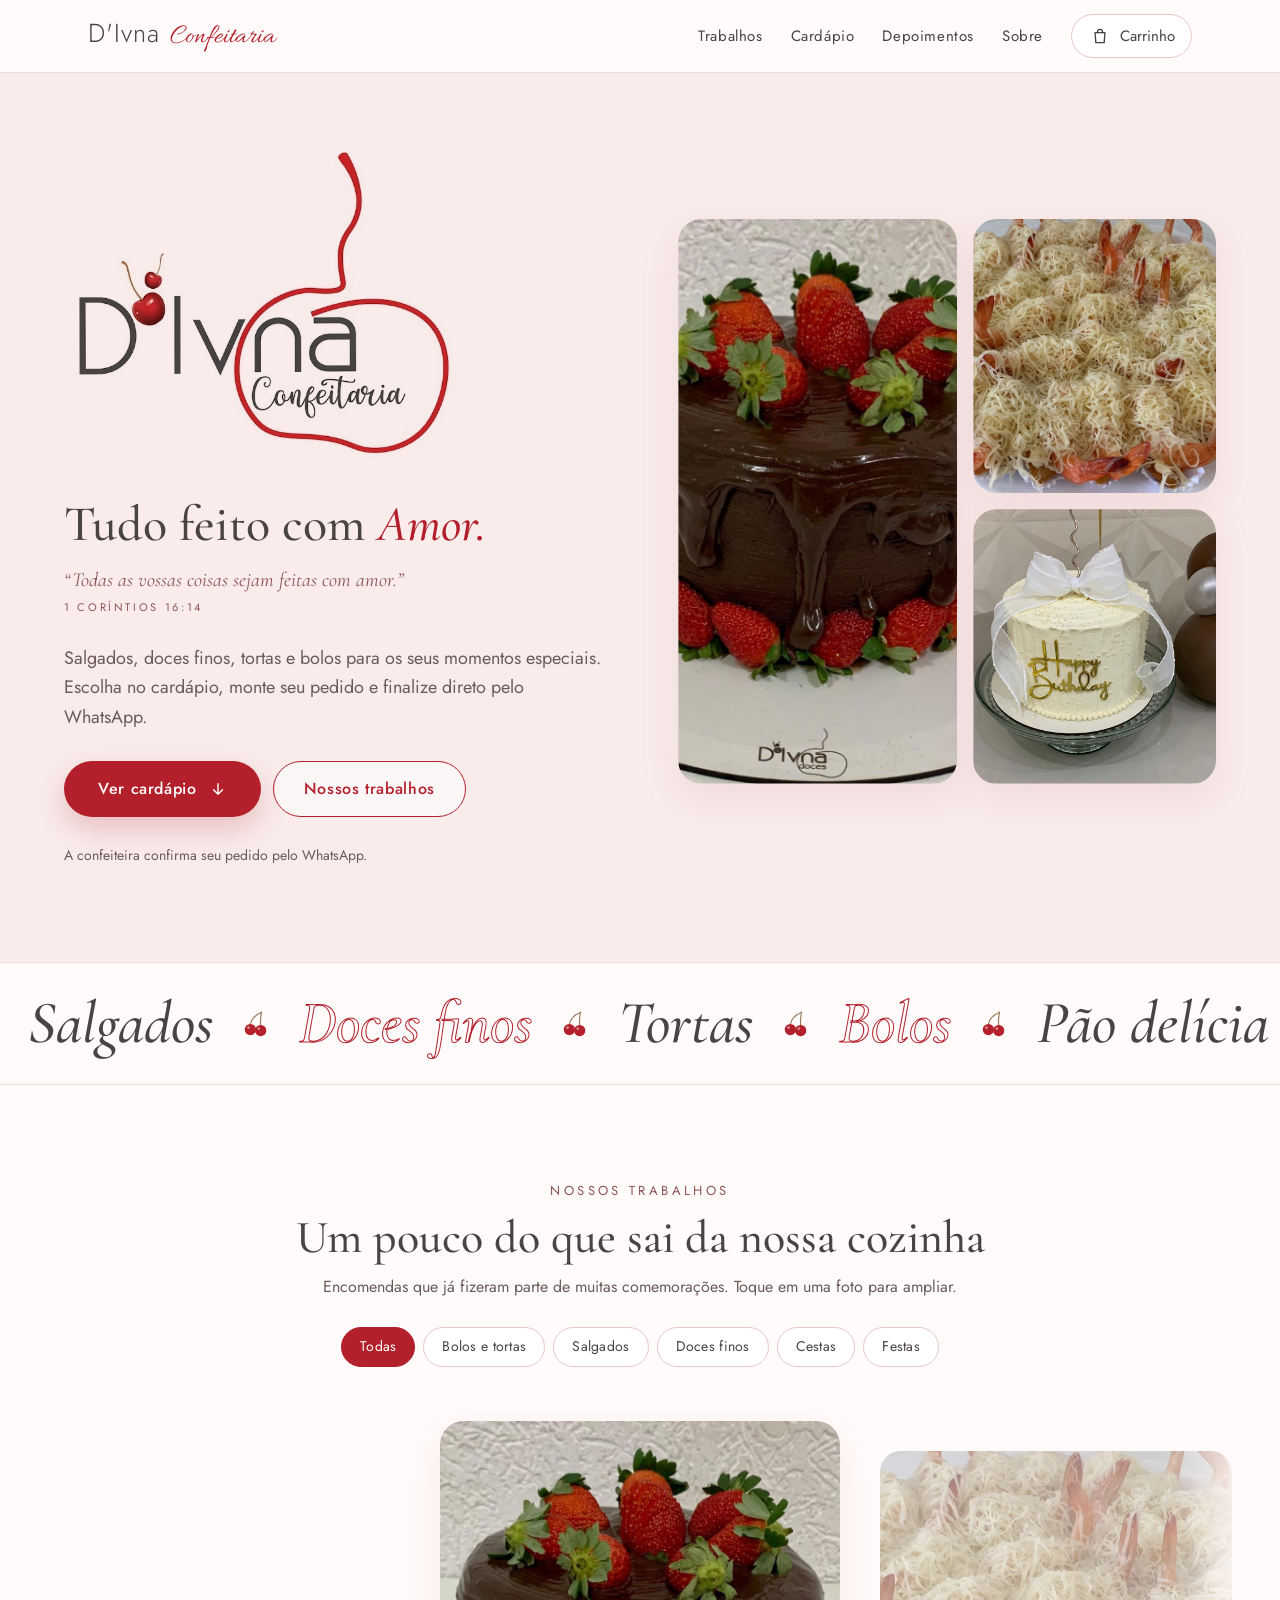
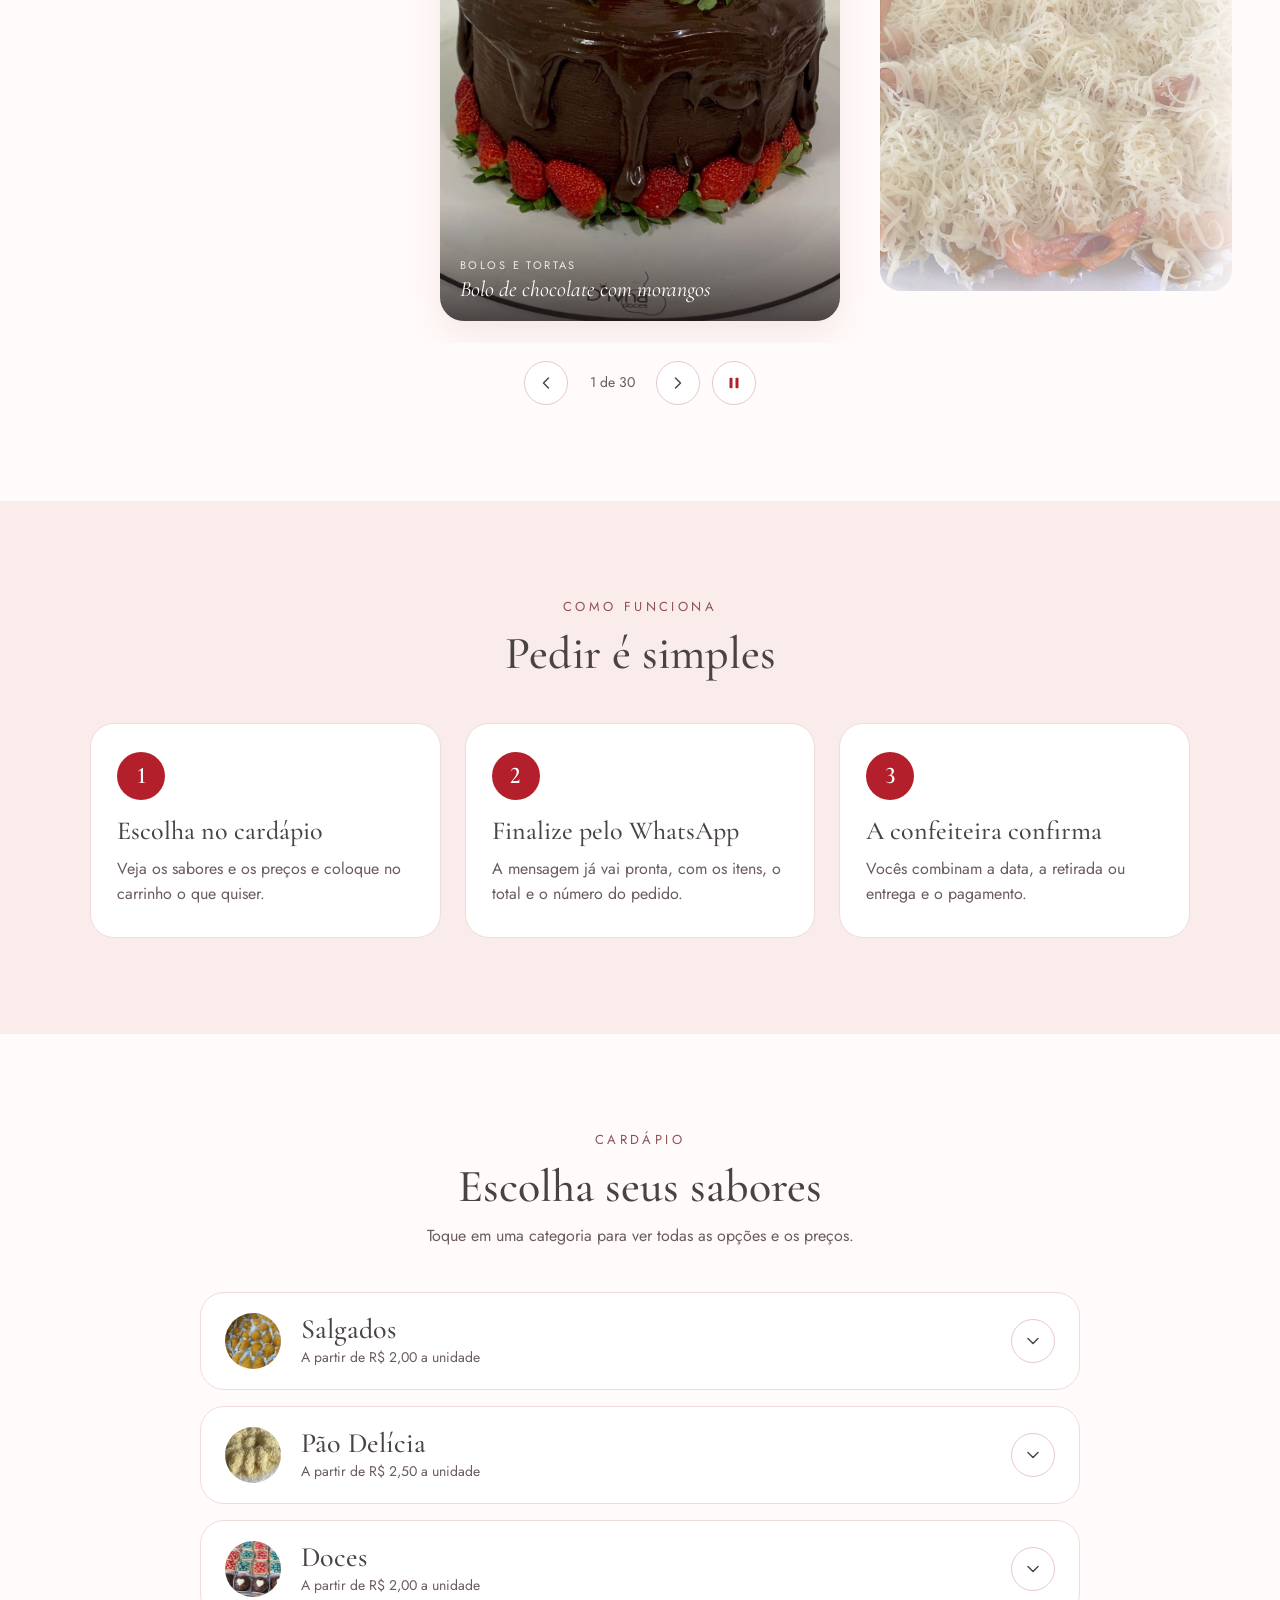
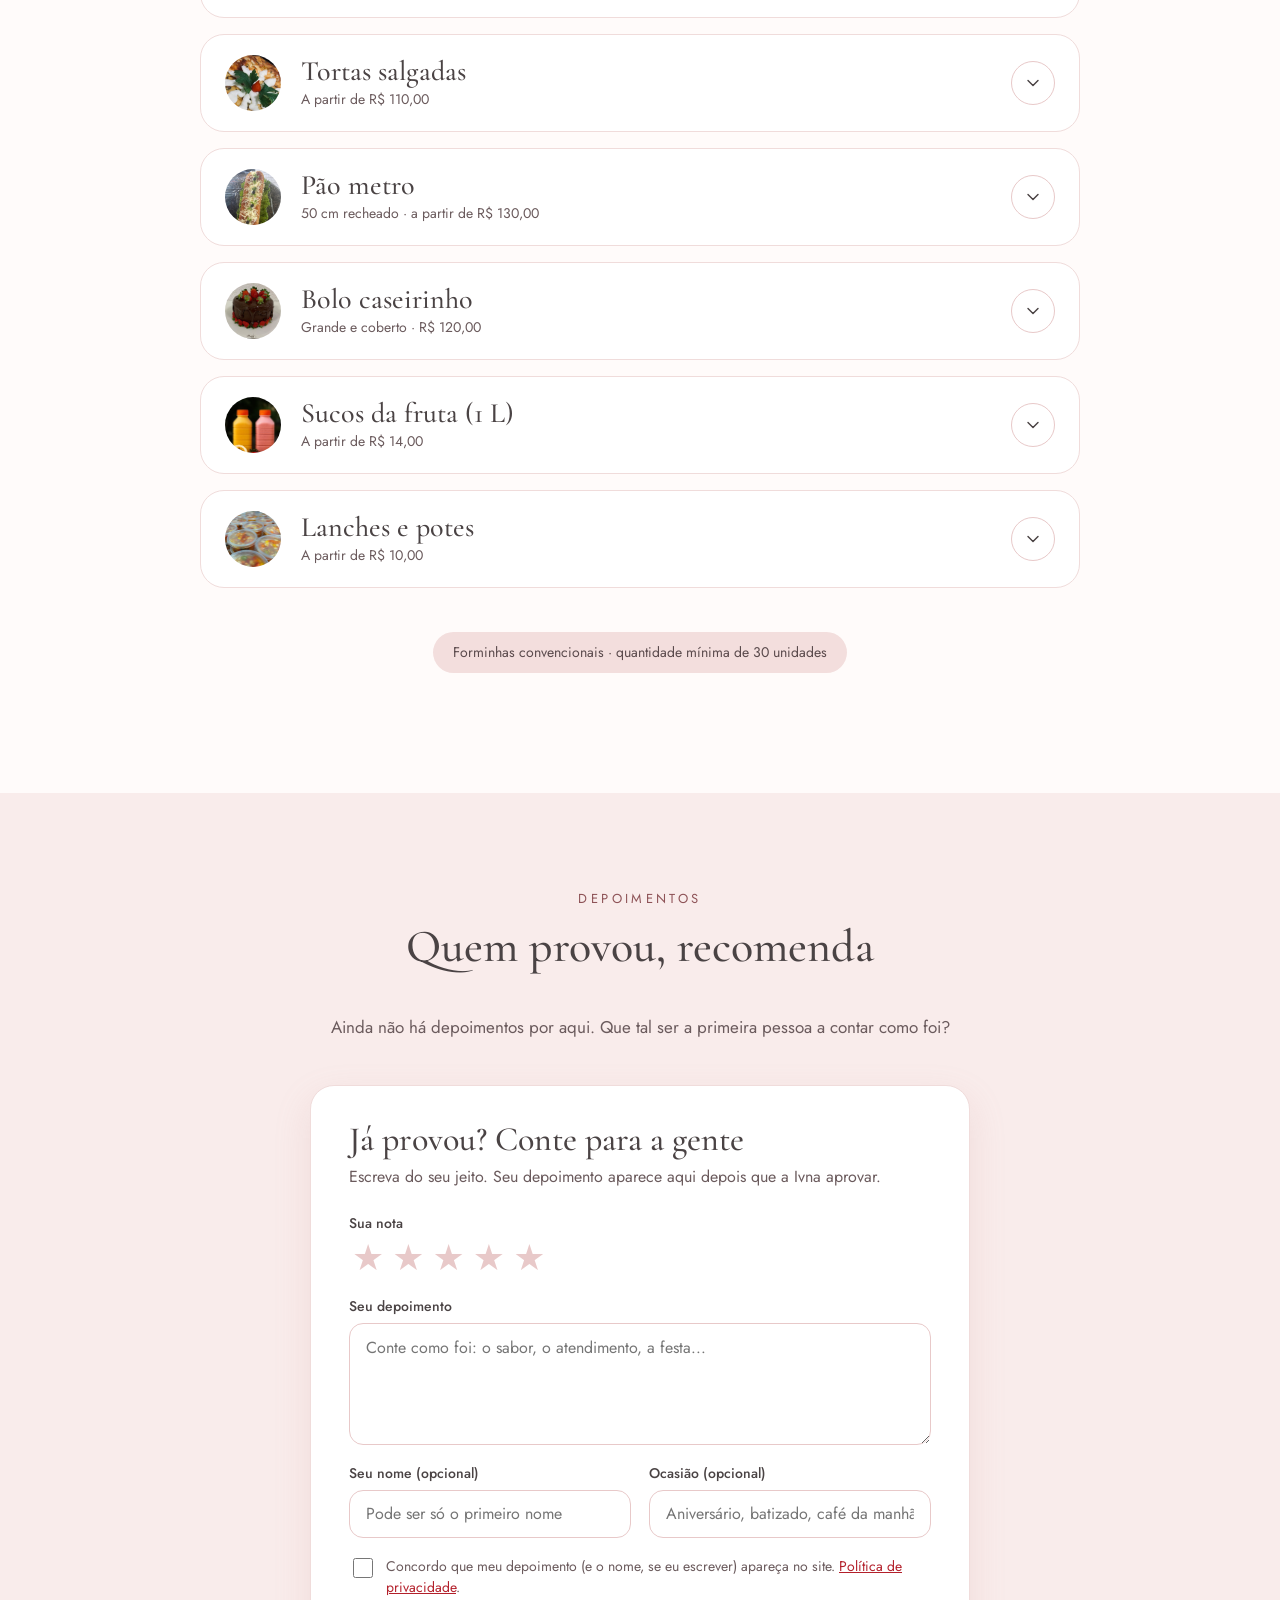
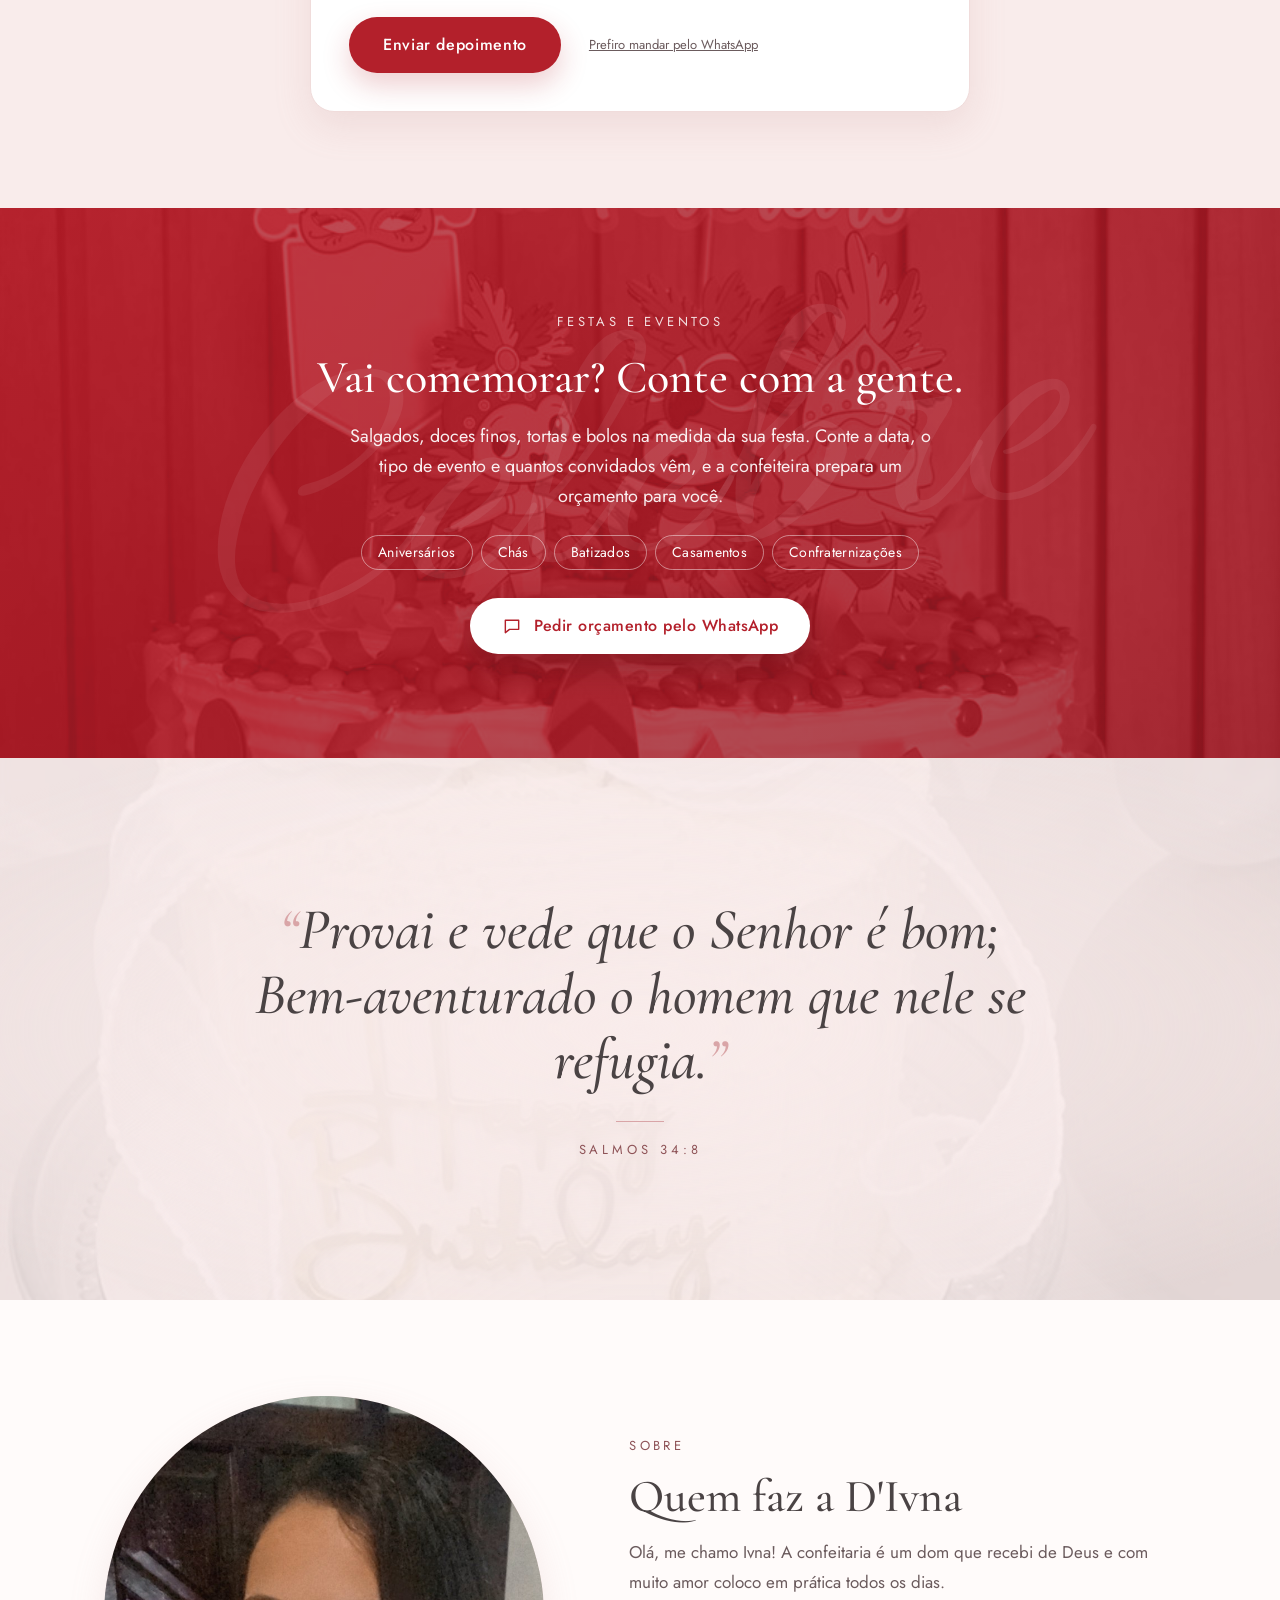
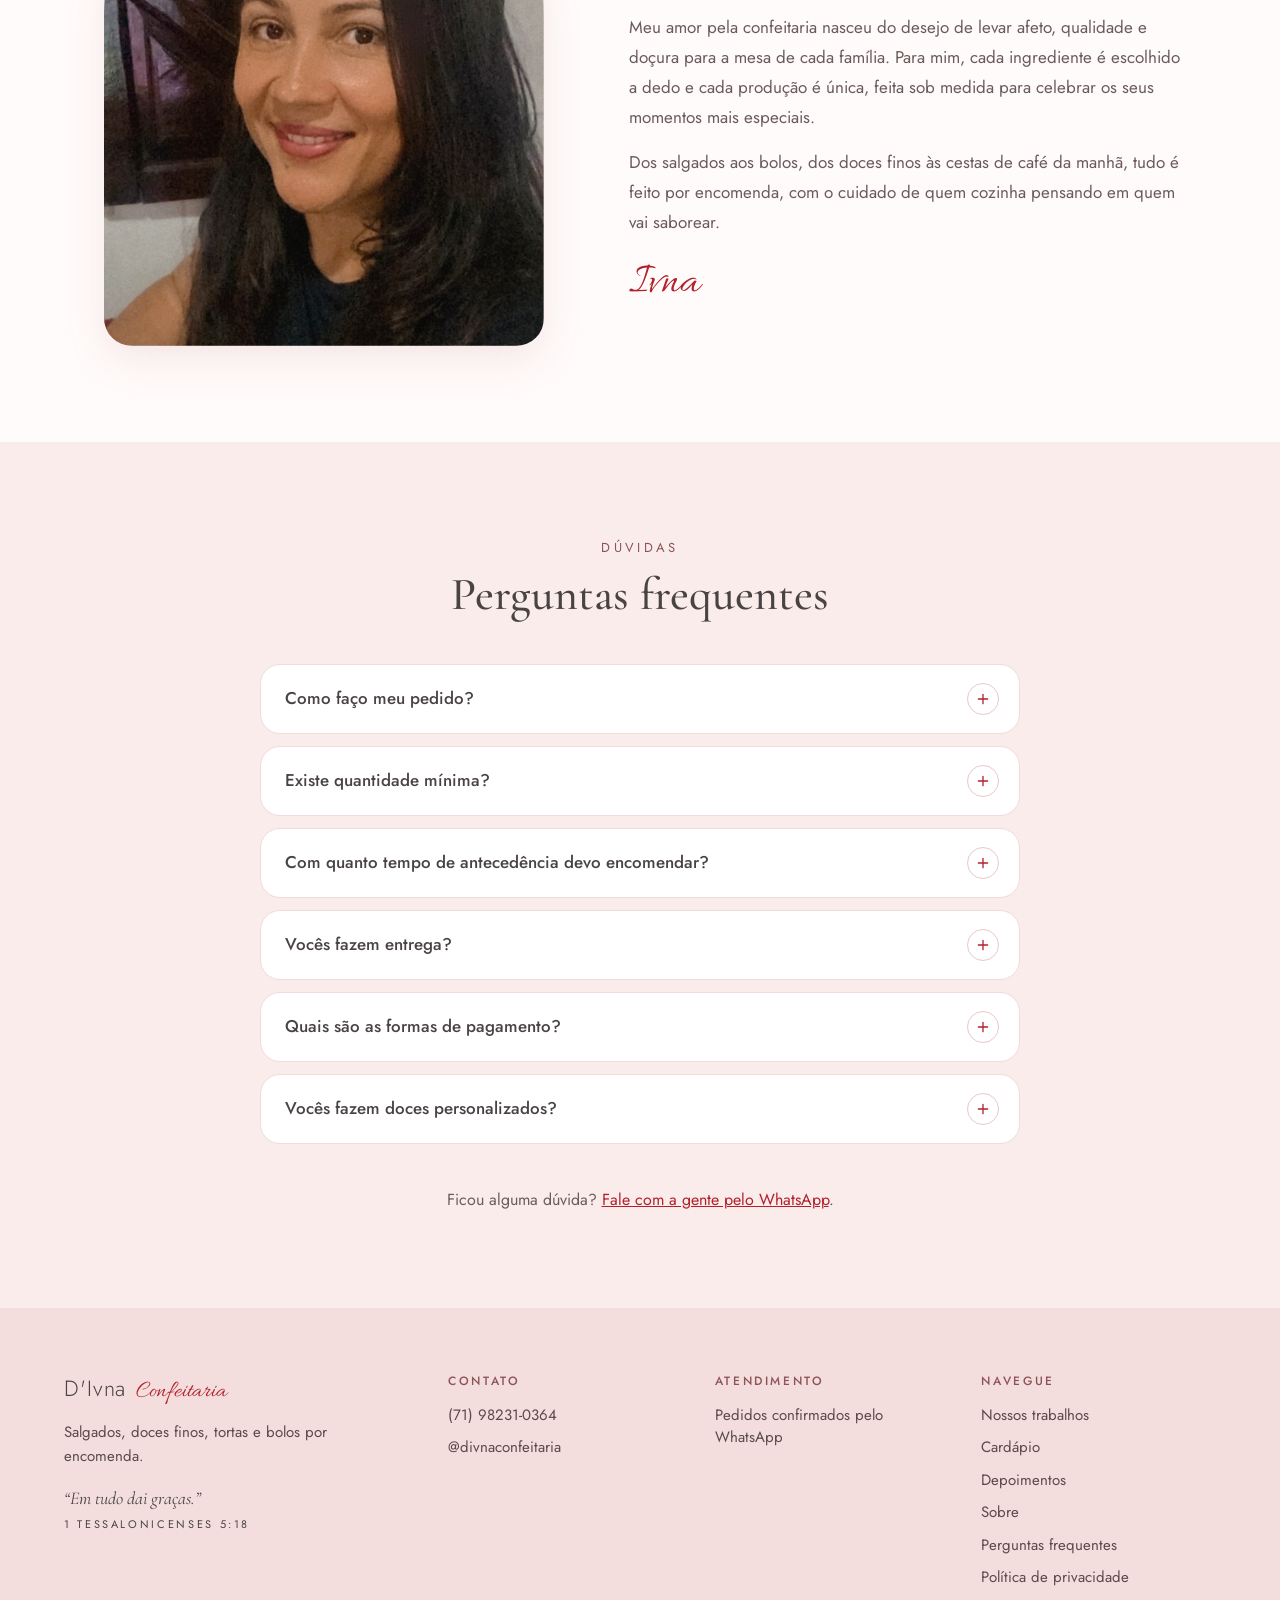
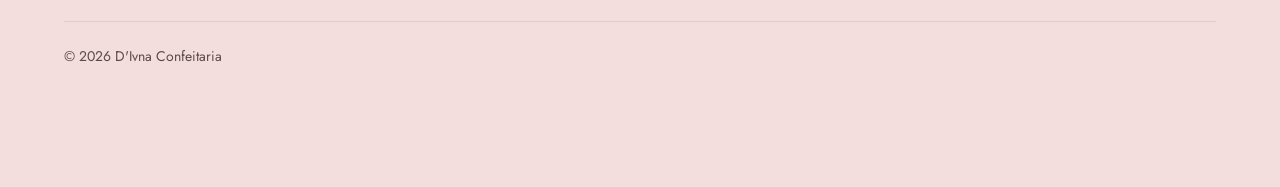
==== commit afb8aecd: "Nova versão do site: vitrine, depoimentos, segurança e privacidade - Vitrine com 30 fotos reais (car" ====
--- a/index.html
+++ b/index.html
@@ -42,7 +42,7 @@
   <link rel="stylesheet" href="style.css">
 
   <!-- Marca que o JavaScript está ativo (usado nas animações de entrada) -->
-  <script>document.documentElement.classList.add("js");</script>
+  <script src="js-ativo.js"></script>
 </head>
 <body>
   <a class="pular-link" href="#cardapio">Pular para o cardápio</a>
@@ -185,13 +185,69 @@
     </section>
 
     <!-- ===================== DEPOIMENTOS (depoimentos.js) ===================== -->
-    <section class="depoimentos" id="depoimentos" aria-labelledby="titulo-depoimentos" hidden>
+    <section class="depoimentos" id="depoimentos" aria-labelledby="titulo-depoimentos">
       <div class="secao-interna">
         <div class="cabecalho-secao revelar">
           <span class="eyebrow">Depoimentos</span>
           <h2 class="titulo-secao" id="titulo-depoimentos">Quem provou, recomenda</h2>
         </div>
-        <div class="lista-depoimentos" id="lista-depoimentos" role="region" aria-label="Depoimentos de clientes" tabindex="0"></div>
+
+        <!-- Os depoimentos aprovados vêm do banco (ver depoimentos.sql) e, se houver, de depoimentos.js -->
+        <p class="depoimentos-vazio" id="depoimentos-vazio" hidden>Ainda não há depoimentos por aqui. Que tal ser a primeira pessoa a contar como foi?</p>
+        <div class="lista-depoimentos" id="lista-depoimentos" role="region" aria-label="Depoimentos de clientes" tabindex="0" hidden></div>
+
+        <!-- ===== Formulário: o depoimento só aparece no site depois que a confeiteira aprovar no painel ===== -->
+        <div class="deixe-depoimento revelar">
+          <h3>Já provou? Conte para a gente</h3>
+          <p class="deixe-sub">Escreva do seu jeito. Seu depoimento aparece aqui depois que a Ivna aprovar.</p>
+
+          <form id="form-depoimento" novalidate>
+            <fieldset class="estrelas-grupo">
+              <legend>Sua nota</legend>
+              <div class="estrelas">
+                <input type="radio" name="nota" id="nota-5" value="5" required><label for="nota-5" title="5 estrelas"><span class="sr-only">5 estrelas</span>★</label>
+                <input type="radio" name="nota" id="nota-4" value="4" required><label for="nota-4" title="4 estrelas"><span class="sr-only">4 estrelas</span>★</label>
+                <input type="radio" name="nota" id="nota-3" value="3" required><label for="nota-3" title="3 estrelas"><span class="sr-only">3 estrelas</span>★</label>
+                <input type="radio" name="nota" id="nota-2" value="2" required><label for="nota-2" title="2 estrelas"><span class="sr-only">2 estrelas</span>★</label>
+                <input type="radio" name="nota" id="nota-1" value="1" required><label for="nota-1" title="1 estrela"><span class="sr-only">1 estrela</span>★</label>
+              </div>
+            </fieldset>
+
+            <div class="campo">
+              <label for="dep-texto">Seu depoimento</label>
+              <textarea id="dep-texto" rows="4" maxlength="600" placeholder="Conte como foi: o sabor, o atendimento, a festa..." aria-describedby="dep-erro" required></textarea>
+            </div>
+            <div class="dep-linha">
+              <div class="campo">
+                <label for="dep-nome">Seu nome (opcional)</label>
+                <input type="text" id="dep-nome" maxlength="60" autocomplete="given-name" placeholder="Pode ser só o primeiro nome">
+              </div>
+              <div class="campo">
+                <label for="dep-ocasiao">Ocasião (opcional)</label>
+                <input type="text" id="dep-ocasiao" maxlength="80" placeholder="Aniversário, batizado, café da manhã...">
+              </div>
+            </div>
+
+            <!-- Armadilha para robôs: pessoas não veem nem preenchem -->
+            <div class="armadilha" aria-hidden="true">
+              <label for="dep-armadilha">Deixe este campo vazio</label>
+              <input type="text" id="dep-armadilha" name="endereco_comercial" tabindex="-1" autocomplete="off">
+            </div>
+
+            <label class="consentimento">
+              <input type="checkbox" id="dep-aceite">
+              <span>Concordo que meu depoimento (e o nome, se eu escrever) apareça no site. <a href="privacidade.html">Política de privacidade</a>.</span>
+            </label>
+
+            <p class="erro" id="dep-erro" role="alert" hidden></p>
+            <p class="dep-ok" id="dep-ok" role="status" hidden></p>
+
+            <div class="dep-acoes">
+              <button type="submit" class="btn-principal" id="dep-enviar">Enviar depoimento</button>
+              <a class="link-discreto" href="https://wa.me/5571982310364" data-whatsapp="Gostaria de deixar um depoimento sobre as encomendas." target="_blank" rel="noopener">Prefiro mandar pelo WhatsApp</a>
+            </div>
+          </form>
+        </div>
       </div>
     </section>
 
@@ -224,7 +280,7 @@
       <div class="versiculo-fundo fundo-parallax" id="versiculo-fundo" aria-hidden="true"></div>
       <figure class="versiculo-interno">
         <!-- EDITAR: versículo em destaque (de preferência o preferido da confeiteira) -->
-        <blockquote class="versiculo-texto" id="versiculo-texto"><p>Provai e vede que o Senhor é bom.</p></blockquote>
+        <blockquote class="versiculo-texto" id="versiculo-texto"><p>Provai e vede que o Senhor é bom; Bem-aventurado o homem que nele se refugia.</p></blockquote>
         <figcaption class="versiculo-ref">Salmos 34:8</figcaption>
       </figure>
     </section>
@@ -237,10 +293,11 @@
         <div class="sobre-texto revelar" style="transition-delay:.08s">
           <span class="eyebrow">Sobre</span>
           <h2 class="titulo-secao" id="titulo-sobre">Quem faz a D'Ivna</h2>
-          <!-- EDITAR: história da confeiteira (troque os dois parágrafos destacados) -->
-          <p><span class="completar">Conte aqui a história da confeiteira: como começou, há quanto tempo cozinha e o que mais gosta de preparar.</span></p>
-          <p><span class="completar">Um segundo parágrafo curto sobre o que torna as encomendas especiais: receitas da família, ingredientes escolhidos, capricho na apresentação.</span></p>
-          <p class="assinatura">D'Ivna Confeitaria</p>
+          <!-- EDITAR: texto da confeiteira. Os dois primeiros parágrafos são palavras dela; o terceiro foi escrito para complementar. -->
+          <p>Olá, me chamo Ivna! A confeitaria é um dom que recebi de Deus e com muito amor coloco em prática todos os dias.</p>
+          <p>Meu amor pela confeitaria nasceu do desejo de levar afeto, qualidade e doçura para a mesa de cada família. Para mim, cada ingrediente é escolhido a dedo e cada produção é única, feita sob medida para celebrar os seus momentos mais especiais.</p>
+          <p>Dos salgados aos bolos, dos doces finos às cestas de café da manhã, tudo é feito por encomenda, com o cuidado de quem cozinha pensando em quem vai saborear.</p>
+          <p class="assinatura">Ivna</p>
         </div>
       </div>
     </section>
@@ -321,8 +378,6 @@
         <h2 class="rodape-titulo">Atendimento</h2>
         <!-- EDITAR: horário e região de entrega/retirada -->
         <ul class="rodape-lista">
-          <li><span class="completar">Dias e horário de atendimento</span></li>
-          <li><span class="completar">Região de entrega ou local de retirada</span></li>
           <li>Pedidos confirmados pelo WhatsApp</li>
         </ul>
       </div>
@@ -335,6 +390,7 @@
           <li><a href="#depoimentos">Depoimentos</a></li>
           <li><a href="#sobre">Sobre</a></li>
           <li><a href="#duvidas">Perguntas frequentes</a></li>
+          <li><a href="privacidade.html">Política de privacidade</a></li>
         </ul>
       </nav>
 
@@ -372,8 +428,20 @@
       </div>
 
       <div class="campo">
+        <label for="campo-ocasiao">Ocasião do pedido</label>
+        <input type="text" id="campo-ocasiao" name="ocasiao" maxlength="80" placeholder="Aniversário, batizado, café da manhã..." aria-describedby="erro-ocasiao" aria-invalid="false">
+        <p class="erro" id="erro-ocasiao" role="alert" hidden>Informe a ocasião para continuar.</p>
+      </div>
+
+      <div class="campo">
         <label for="campo-obs">Observações (opcional)</label>
         <textarea id="campo-obs" name="observacoes" rows="3" maxlength="1000" placeholder="Data de retirada, recado, alergias..."></textarea>
+      </div>
+
+      <!-- Armadilha para robôs: pessoas não veem nem preenchem. Se vier preenchido, o pedido não é salvo no banco (o WhatsApp abre normalmente). -->
+      <div class="armadilha" aria-hidden="true">
+        <label for="campo-armadilha">Deixe este campo vazio</label>
+        <input type="text" id="campo-armadilha" name="apelido_da_loja" tabindex="-1" autocomplete="off">
       </div>
     </div>
 
@@ -387,6 +455,7 @@
         <span>Finalizar pelo WhatsApp</span>
       </button>
       <p class="nota-painel">Você será levado ao WhatsApp, onde a confeiteira confirma seu pedido.</p>
+      <p class="nota-painel">Guardamos seu nome e os itens do pedido para organizar a entrega. <a href="privacidade.html">Política de privacidade</a>.</p>
       <p class="nota-painel" id="whatsapp-fallback" hidden>O WhatsApp não abriu? <a id="link-fallback" href="#" target="_blank" rel="noopener">Toque aqui</a>.</p>
       <button type="button" class="link-discreto" id="btn-limpar" hidden>Limpar carrinho</button>
     </div>
--- a/style.css
+++ b/style.css
@@ -1588,13 +1588,13 @@
   font-family: var(--fonte-titulo);
   font-style: italic;
   font-weight: 500;
-  font-size: clamp(38px, 6.4vw, 78px);
+  font-size: clamp(32px, 4.8vw, 58px); /* o versículo completo é mais longo: letra um pouco menor */
   line-height: 1.12;
   color: var(--texto);
 }
 .versiculo-texto p::before { content: "“"; color: var(--rosa-taupe); }
 .versiculo-texto p::after { content: "”"; color: var(--rosa-taupe); }
-.palavra-verso { transition: opacity 0.2s linear; }
+.palavra-verso { white-space: nowrap; transition: opacity 0.2s linear; } /* "Bem-aventurado" não quebra no hífen */
 .versiculo-ref {
   font-size: 13px;
   letter-spacing: 0.3em;
@@ -1614,6 +1614,114 @@
 @media (max-width: 900px) {
   .nav .link { display: none; }
 }
+
+/* ---------- Depoimentos: estrelas, formulário ---------- */
+.depoimentos-vazio { margin: 0; text-align: center; color: var(--texto-suave); font-size: 17px; }
+.depoimento-estrelas { margin-top: -6px; font-size: 18px; letter-spacing: 0.12em; color: var(--cereja); }
+
+.deixe-depoimento {
+  width: 100%;
+  max-width: 660px;
+  margin: 0 auto;
+  padding: 34px clamp(18px, 4vw, 38px) 38px;
+  border: 1px solid var(--linha);
+  border-radius: var(--raio-card);
+  background: #fff;
+  box-shadow: var(--sombra-suave);
+}
+.deixe-depoimento h3 {
+  margin: 0 0 6px;
+  font-family: var(--fonte-titulo);
+  font-weight: 500;
+  font-size: clamp(28px, 4vw, 34px);
+  line-height: 1.15;
+}
+.deixe-sub { margin: 0 0 24px; color: var(--texto-suave); }
+#form-depoimento { display: flex; flex-direction: column; gap: 18px; }
+
+.estrelas-grupo { margin: 0; padding: 0; border: 0; }
+.estrelas-grupo legend { margin-bottom: 4px; padding: 0; font-size: 14px; font-weight: 500; }
+/* A ordem no HTML é 5..1; "row-reverse" mostra 1..5 e deixa as estrelas anteriores acenderem juntas */
+.estrelas { display: inline-flex; flex-direction: row-reverse; gap: 2px; }
+.estrelas input { position: absolute; width: 1px; height: 1px; opacity: 0; }
+.estrelas label {
+  padding: 2px 3px;
+  font-size: 36px;
+  line-height: 1;
+  color: var(--rosa-seda);
+  cursor: pointer;
+  transition: color 0.15s, transform 0.15s;
+}
+.estrelas label:hover { transform: scale(1.12); }
+.estrelas label:hover,
+.estrelas label:hover ~ label,
+.estrelas input:checked ~ label { color: var(--cereja); }
+.estrelas input:focus-visible + label { outline: 3px solid var(--cereja); outline-offset: 2px; border-radius: 8px; }
+
+.dep-linha { display: grid; gap: 18px; }
+@media (min-width: 600px) { .dep-linha { grid-template-columns: 1fr 1fr; } }
+
+.consentimento {
+  display: flex;
+  align-items: flex-start;
+  gap: 10px;
+  font-size: 14px;
+  line-height: 1.55;
+  color: var(--texto-suave);
+}
+.consentimento input { flex: none; width: 20px; height: 20px; margin-top: 2px; accent-color: var(--cereja); }
+.consentimento a { color: var(--cereja); text-decoration: underline; }
+
+.dep-ok {
+  margin: 0;
+  padding: 12px 16px;
+  border-radius: 14px;
+  background: #EDF4EE;
+  color: #2F5D3A;
+  font-size: 15px;
+}
+.dep-acoes { display: flex; flex-wrap: wrap; align-items: center; gap: 12px 20px; }
+/* Sem banco configurado: só o botão do WhatsApp */
+#form-depoimento.sem-banco > *:not(.dep-acoes) { display: none; }
+#form-depoimento.sem-banco #dep-enviar { display: none; }
+@media (max-width: 560px) { .dep-acoes .btn-principal { width: 100%; } }
+
+/* Campo-armadilha contra robôs: fora da tela, invisível para pessoas e leitores de tela */
+.armadilha {
+  position: absolute;
+  left: -9999px;
+  width: 1px;
+  height: 1px;
+  overflow: hidden;
+}
+
+/* Páginas de texto (privacidade) */
+.pagina-texto {
+  max-width: 760px;
+  margin: 0 auto;
+  padding: 64px clamp(16px, 5vw, 32px) 96px;
+  line-height: 1.75;
+  color: var(--texto-suave);
+}
+.pagina-texto .eyebrow { display: block; margin-bottom: 8px; }
+.pagina-texto .titulo-secao { margin-bottom: 8px; color: var(--texto); }
+.pagina-texto h2 {
+  margin: 40px 0 8px;
+  font-family: var(--fonte-titulo);
+  font-weight: 500;
+  font-size: 28px;
+  line-height: 1.2;
+  color: var(--texto);
+}
+.pagina-texto p { margin: 0 0 14px; }
+.pagina-texto ul { margin: 0 0 14px; padding-left: 22px; }
+.pagina-texto li { margin-bottom: 6px; }
+.pagina-texto a:not(.btn-secundario) { color: var(--cereja); text-decoration: underline; }
+.pagina-texto strong { color: var(--texto); font-weight: 500; }
+.pagina-data { font-size: 14px; margin-bottom: 28px !important; }
+.pagina-texto .btn-secundario { margin-top: 24px; }
+.rodape-simples { padding-top: 32px; padding-bottom: 32px; }
+.rodape-simples .copy { border: 0; padding-top: 0; }
 
 /* ---------- Celular pequeno ---------- */
 @media (max-width: 560px) {
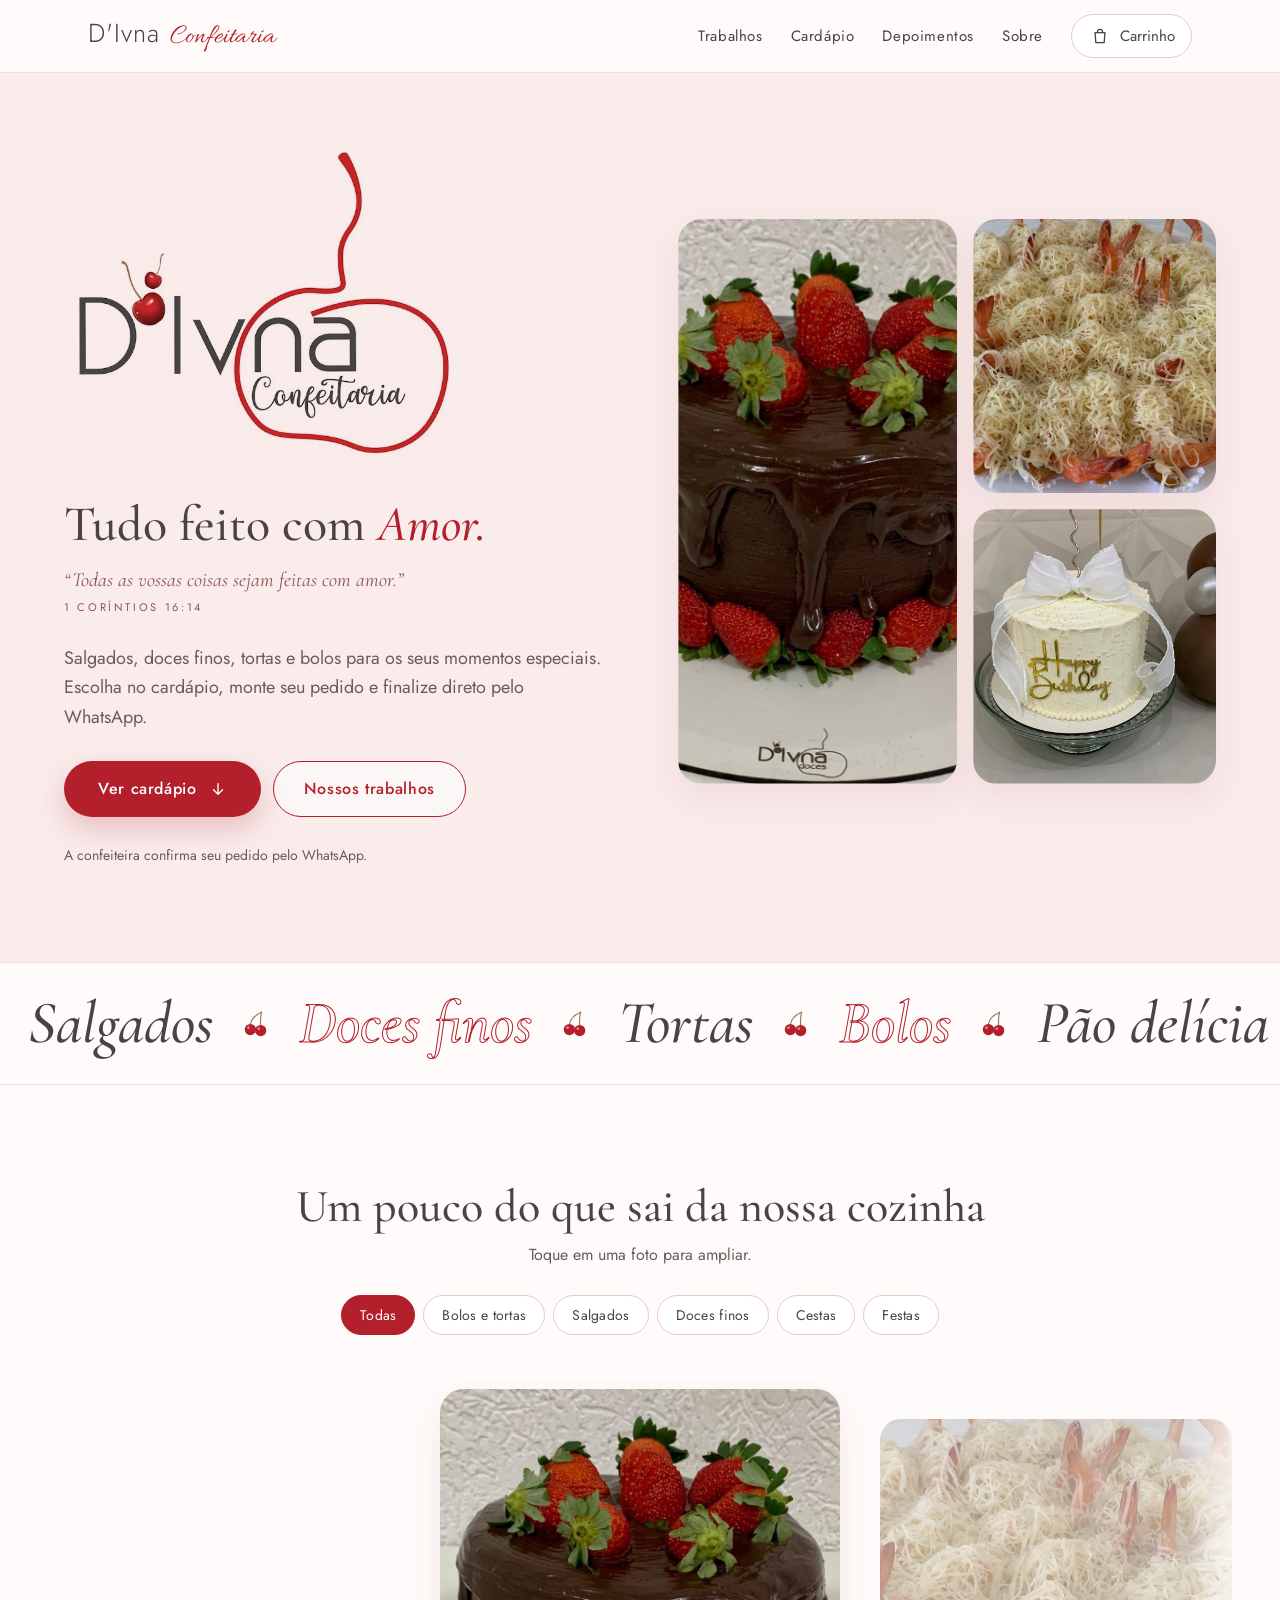
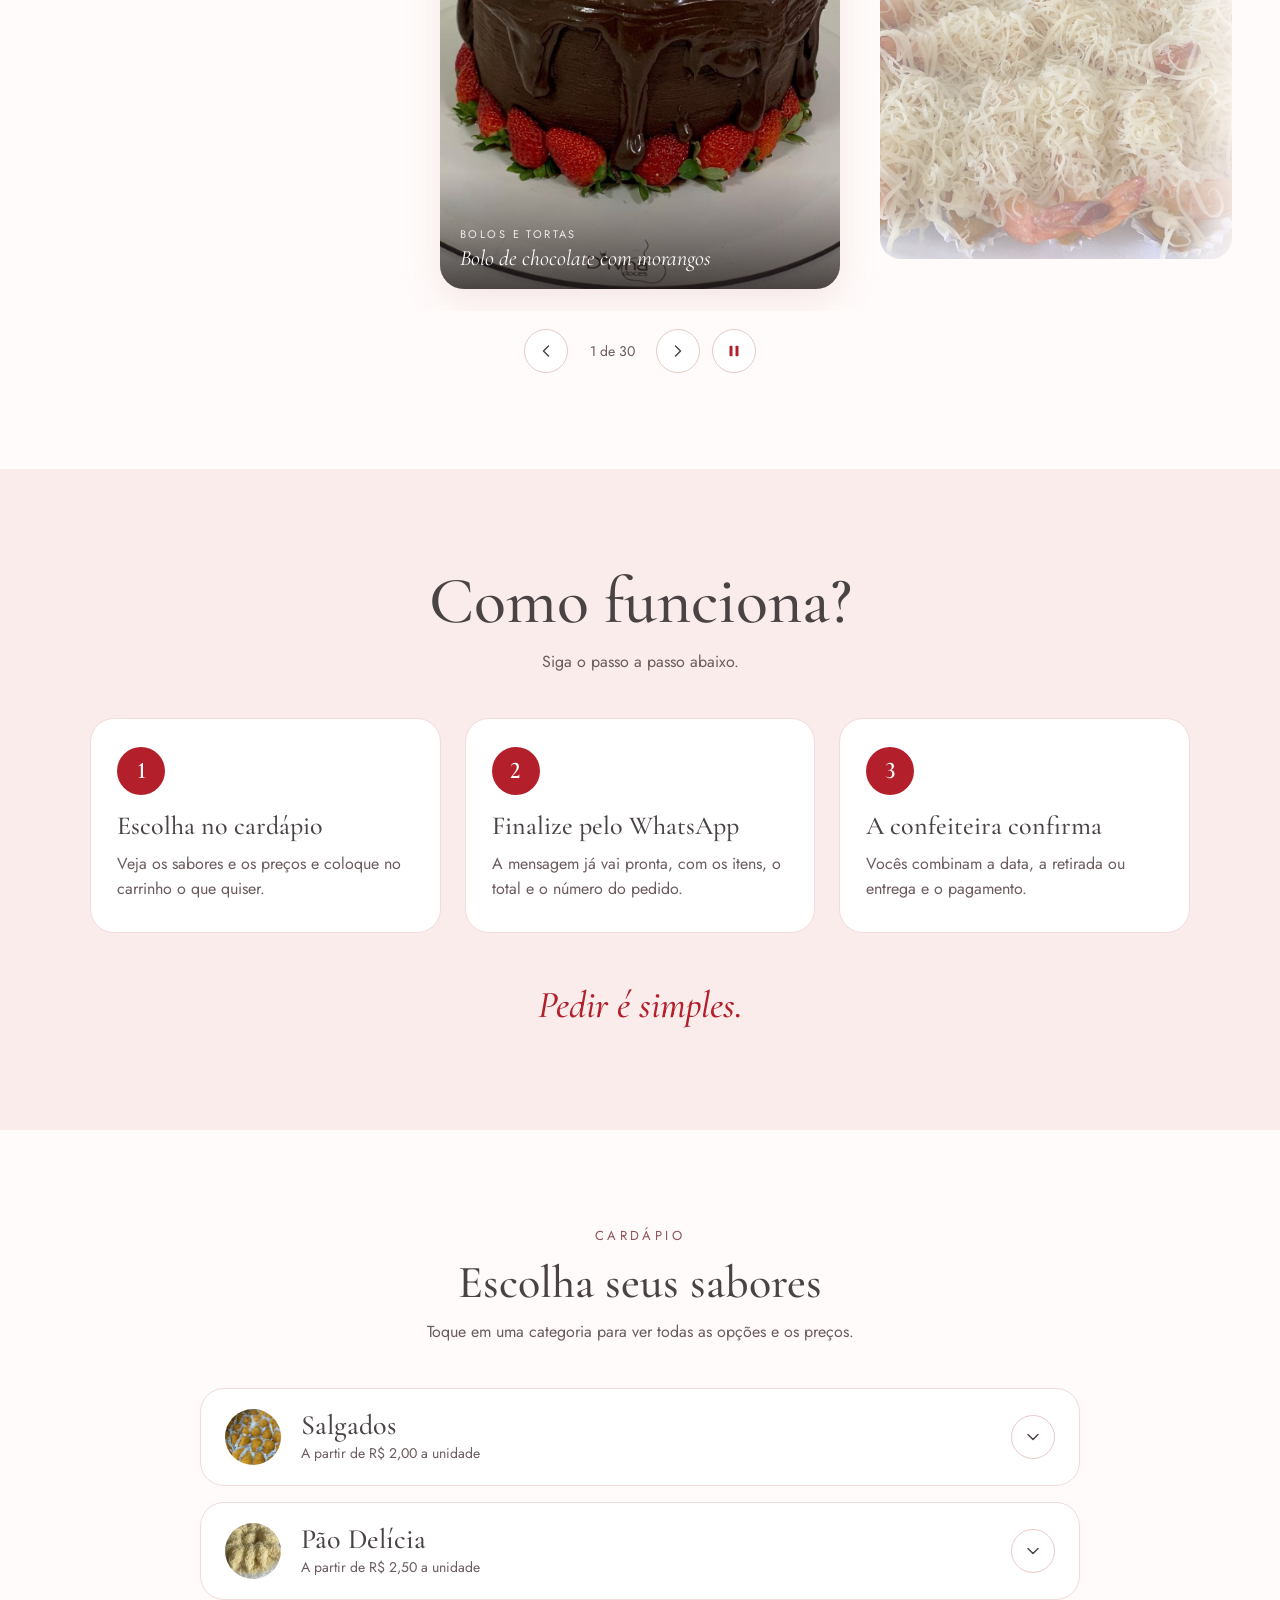
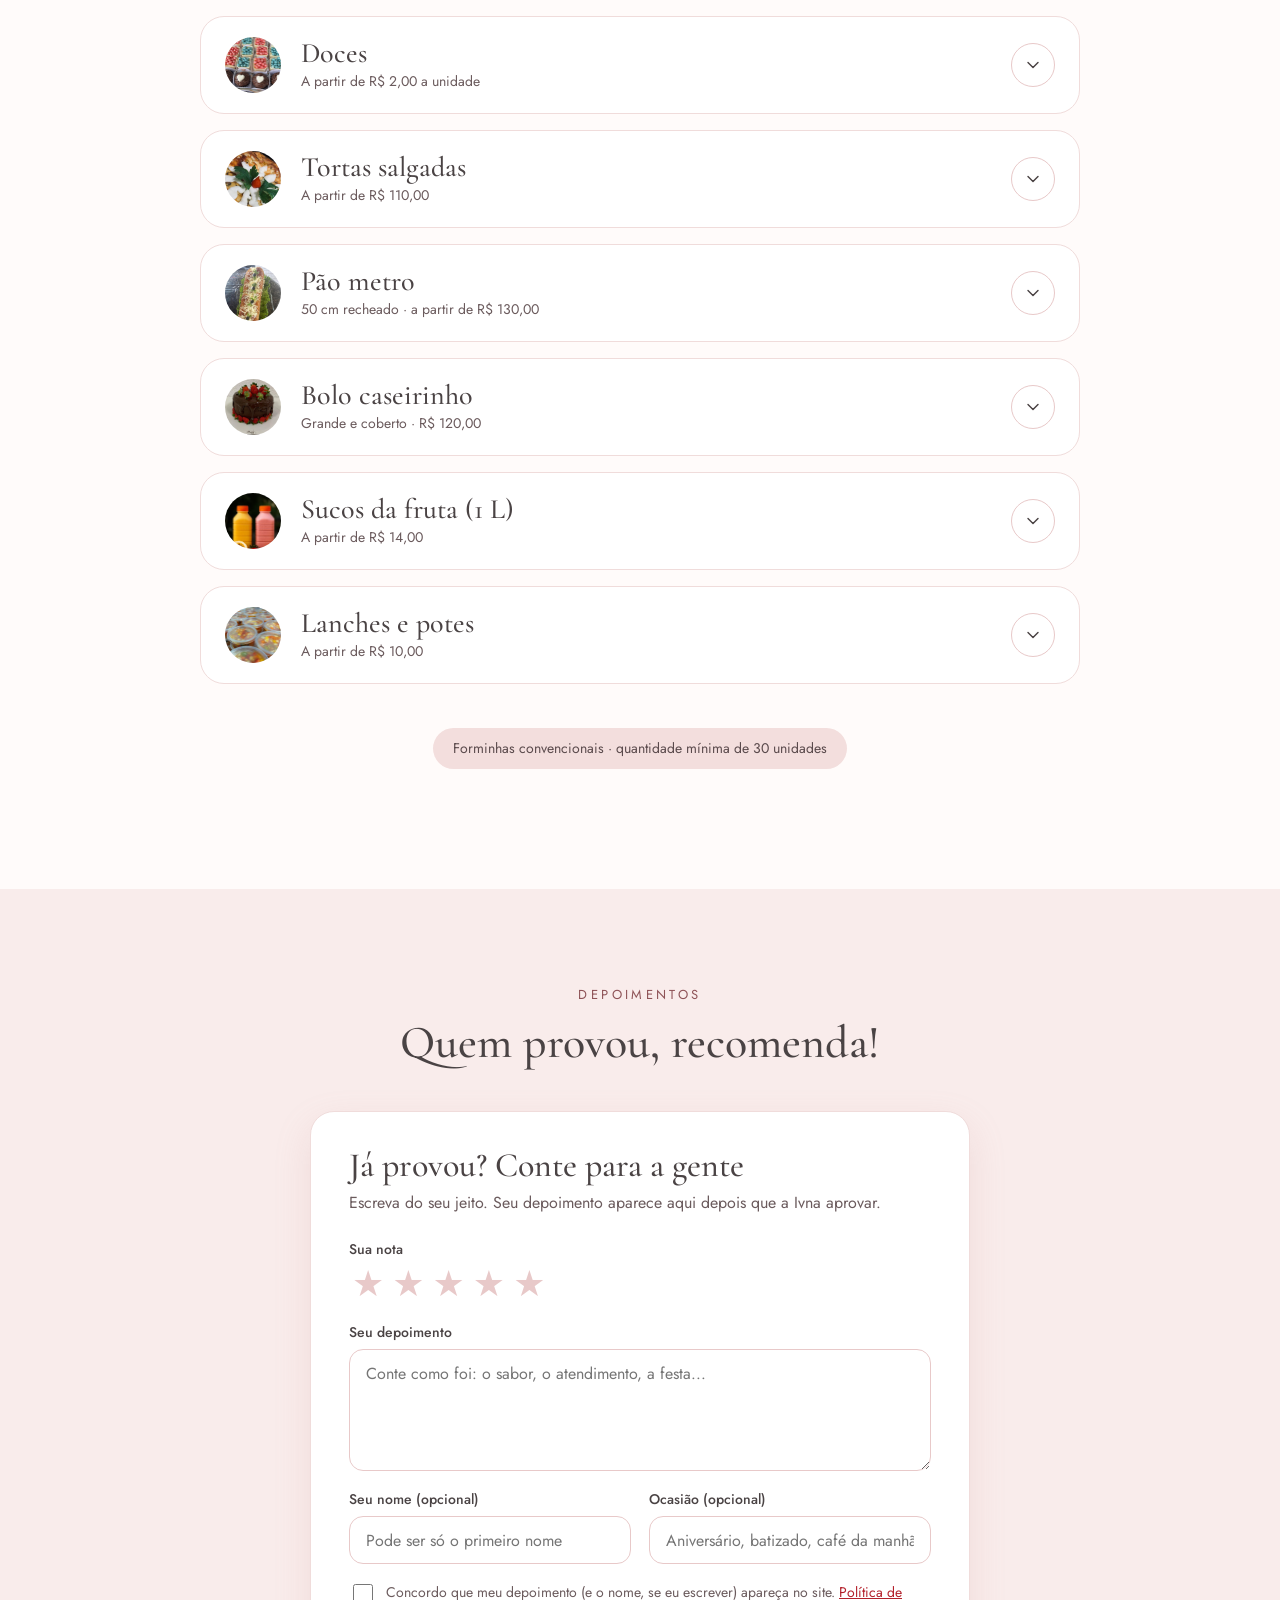
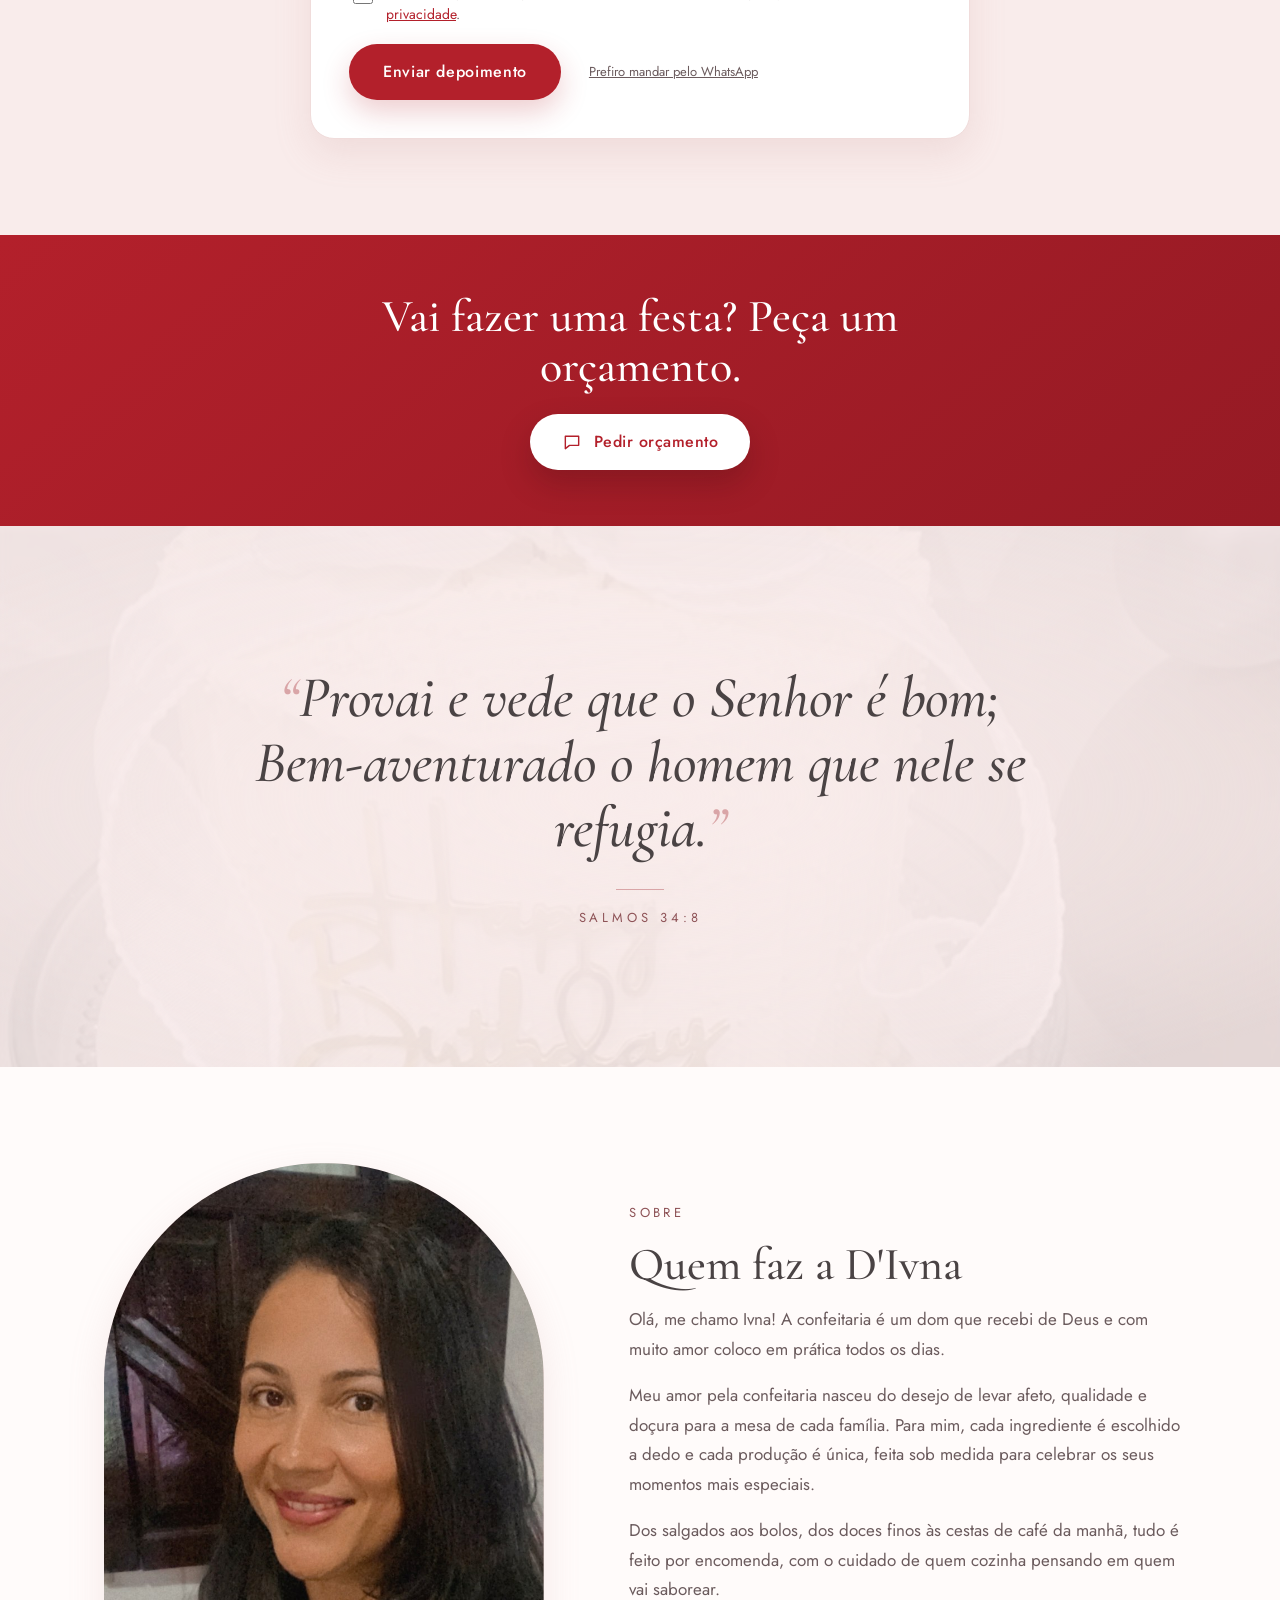
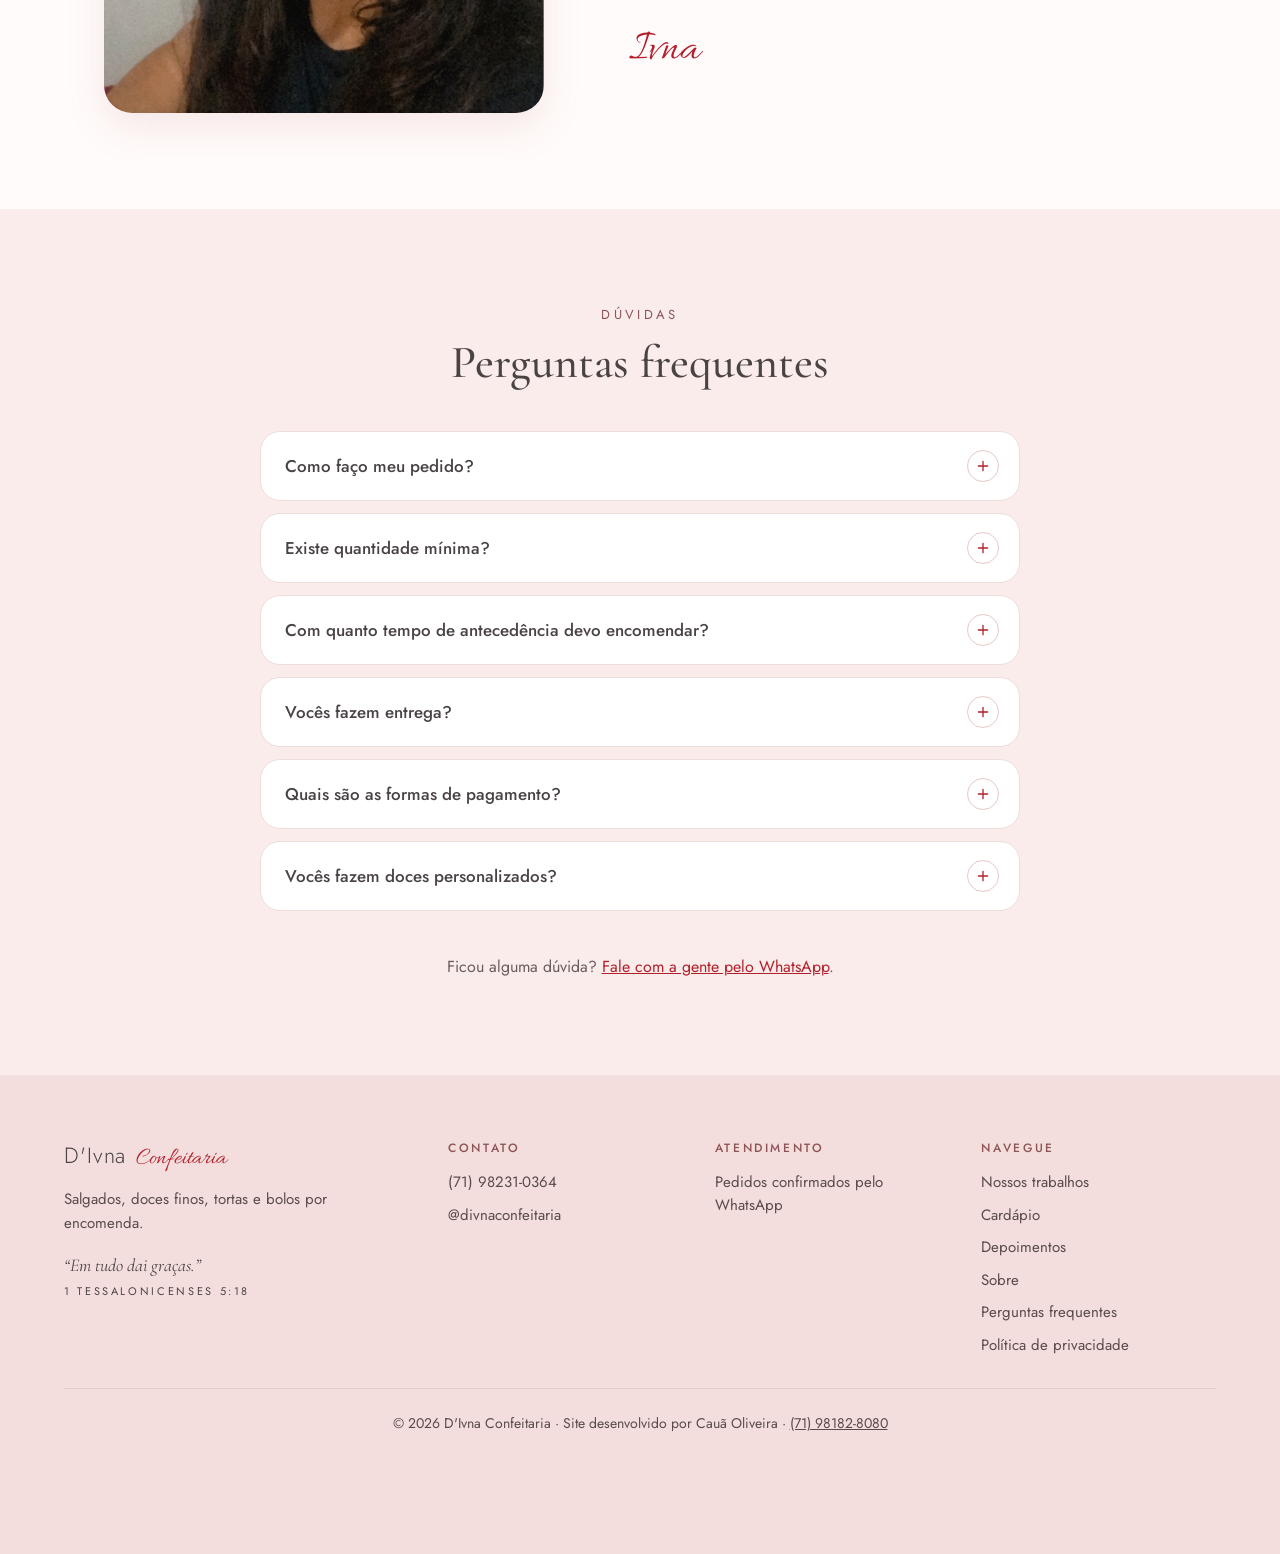
==== commit 84212118: "Ajustes da revisão: textos, rodapé com crédito e seção de festas enxuta - "Como funciona?" com títul" ====
--- a/index.html
+++ b/index.html
@@ -113,9 +113,8 @@
     <section class="vitrine" id="trabalhos" aria-labelledby="titulo-vitrine" hidden>
       <div class="secao-interna">
         <div class="cabecalho-secao revelar">
-          <span class="eyebrow">Nossos trabalhos</span>
           <h2 class="titulo-secao" id="titulo-vitrine">Um pouco do que sai da nossa cozinha</h2>
-          <p class="subtitulo-secao">Encomendas que já fizeram parte de muitas comemorações. Toque em uma foto para ampliar.</p>
+          <p class="subtitulo-secao">Toque em uma foto para ampliar.</p>
         </div>
         <div class="filtros" id="filtros-galeria" role="group" aria-label="Filtrar fotos por tipo" hidden></div>
 
@@ -143,8 +142,8 @@
     <section class="passos" id="como-funciona" aria-labelledby="titulo-passos">
       <div class="secao-interna">
         <div class="cabecalho-secao revelar">
-          <span class="eyebrow">Como funciona</span>
-          <h2 class="titulo-secao" id="titulo-passos">Pedir é simples</h2>
+          <h2 class="titulo-secao titulo-grande" id="titulo-passos">Como funciona?</h2>
+          <p class="subtitulo-secao">Siga o passo a passo abaixo.</p>
         </div>
         <ol class="lista-passos">
           <li class="passo revelar">
@@ -163,6 +162,7 @@
             <p>Vocês combinam a data, a retirada ou entrega e o pagamento.</p>
           </li>
         </ol>
+        <p class="passos-final revelar">Pedir é simples.</p>
       </div>
     </section>
 
@@ -189,11 +189,10 @@
       <div class="secao-interna">
         <div class="cabecalho-secao revelar">
           <span class="eyebrow">Depoimentos</span>
-          <h2 class="titulo-secao" id="titulo-depoimentos">Quem provou, recomenda</h2>
+          <h2 class="titulo-secao" id="titulo-depoimentos">Quem provou, recomenda!</h2>
         </div>
 
         <!-- Os depoimentos aprovados vêm do banco (ver depoimentos.sql) e, se houver, de depoimentos.js -->
-        <p class="depoimentos-vazio" id="depoimentos-vazio" hidden>Ainda não há depoimentos por aqui. Que tal ser a primeira pessoa a contar como foi?</p>
         <div class="lista-depoimentos" id="lista-depoimentos" role="region" aria-label="Depoimentos de clientes" tabindex="0" hidden></div>
 
         <!-- ===== Formulário: o depoimento só aparece no site depois que a confeiteira aprovar no painel ===== -->
@@ -253,22 +252,11 @@
 
     <!-- ===================== FESTAS E EVENTOS ===================== -->
     <section class="festas" id="festas" aria-labelledby="titulo-festas">
-      <span class="festas-fundo" aria-hidden="true">Celebre</span>
       <div class="festas-interno revelar">
-        <span class="eyebrow">Festas e eventos</span>
-        <h2 class="titulo-secao" id="titulo-festas">Vai comemorar? Conte com a gente.</h2>
-        <p>Salgados, doces finos, tortas e bolos na medida da sua festa. Conte a data, o tipo de evento e quantos convidados vêm, e a confeiteira prepara um orçamento para você.</p>
-        <!-- EDITAR: ocasiões atendidas -->
-        <ul class="ocasioes">
-          <li>Aniversários</li>
-          <li>Chás</li>
-          <li>Batizados</li>
-          <li>Casamentos</li>
-          <li>Confraternizações</li>
-        </ul>
+        <h2 class="titulo-secao" id="titulo-festas">Vai fazer uma festa? Peça um orçamento.</h2>
         <a class="btn-claro" href="https://wa.me/5571982310364" data-whatsapp="Gostaria de um orçamento para uma festa." target="_blank" rel="noopener">
           <svg width="20" height="20" viewBox="0 0 24 24" fill="none" stroke="currentColor" stroke-width="1.7" stroke-linecap="round" stroke-linejoin="round" aria-hidden="true"><path d="M4 5h16v11H9l-5 4V5z"/></svg>
-          <span>Pedir orçamento pelo WhatsApp</span>
+          <span>Pedir orçamento</span>
         </a>
       </div>
     </section>
@@ -394,7 +382,7 @@
         </ul>
       </nav>
 
-      <p class="copy">© <span id="ano">2026</span> D'Ivna Confeitaria</p>
+      <p class="copy">© <span id="ano">2026</span> D'Ivna Confeitaria<span class="copy-sep" aria-hidden="true"> · </span><span class="copy-autor">Site desenvolvido por Cauã Oliveira · <a class="copy-tel" href="https://wa.me/5571981828080" target="_blank" rel="noopener" aria-label="Falar com o desenvolvedor, Cauã Oliveira, pelo WhatsApp">(71) 98182-8080</a></span></p>
     </div>
   </footer>
 
--- a/style.css
+++ b/style.css
@@ -1180,56 +1180,19 @@
 .festas {
   position: relative;
   overflow: hidden;
-  padding: 104px clamp(16px, 5vw, 64px);
+  padding: 56px clamp(16px, 5vw, 64px);
   background: linear-gradient(140deg, var(--cereja), var(--cereja-escura));
   color: #fff;
   text-align: center;
 }
-.festas-fundo {
-  position: absolute;
-  top: 50%;
-  left: 50%;
-  font-family: var(--fonte-script);
-  font-size: clamp(160px, 30vw, 360px);
-  line-height: 1;
-  color: rgba(255, 255, 255, 0.07);
-  white-space: nowrap;
-  transform: translate(-50%, -50%) rotate(-8deg);
-  pointer-events: none;
-  user-select: none;
-}
 .festas-interno {
   position: relative;
   display: flex;
   flex-direction: column;
   align-items: center;
-  gap: 20px;
+  gap: 22px;
   max-width: 720px;
   margin: 0 auto;
-}
-.festas .eyebrow { color: rgba(255, 255, 255, 0.85); }
-.festas p {
-  margin: 0;
-  max-width: 600px;
-  font-size: 18px;
-  line-height: 1.65;
-  color: rgba(255, 255, 255, 0.92);
-}
-.ocasioes {
-  display: flex;
-  flex-wrap: wrap;
-  justify-content: center;
-  gap: 8px;
-  margin: 4px 0 8px;
-  padding: 0;
-  list-style: none;
-}
-.ocasioes li {
-  padding: 6px 16px;
-  border: 1px solid rgba(255, 255, 255, 0.45);
-  border-radius: 999px;
-  font-size: 14px;
-  letter-spacing: 0.02em;
 }
 .festas :focus-visible { outline-color: #fff; }
 
@@ -1355,6 +1318,22 @@
   padding-top: 24px;
   border-top: 1px solid var(--rosa-seda);
   font-size: 14px;
+  text-align: center; /* centralizado */
+}
+.copy-tel { white-space: nowrap; text-decoration: underline; }
+.copy-tel:hover { color: var(--cereja); }
+@media (max-width: 560px) { .copy-sep { display: none; } .copy-autor { display: block; margin-top: 4px; } }
+
+/* Seção "Como funciona?": título maior e o fecho depois do passo a passo */
+.passos .titulo-grande { font-size: clamp(42px, 6.4vw, 66px); }
+.passos-final {
+  margin: 0;
+  text-align: center;
+  font-family: var(--fonte-titulo);
+  font-style: italic;
+  font-weight: 500;
+  font-size: clamp(28px, 4vw, 38px);
+  color: var(--cereja);
 }
 
 /* ---------- Animação de entrada ---------- */
@@ -1503,17 +1482,6 @@
   to { transform: translateX(calc(-1 * var(--grupo, 50%))); }
 }
 
-/* Foto clarinha no fundo da faixa de festas (FUNDO_FESTAS) */
-.festas-foto {
-  position: absolute;
-  inset: -25% 0;
-  background-position: center;
-  background-size: cover;
-  opacity: 0.2;
-  mix-blend-mode: luminosity;
-  pointer-events: none;
-}
-
 /* Versículos */
 .hero-versiculo {
   max-width: 460px;
@@ -1616,7 +1584,6 @@
 }
 
 /* ---------- Depoimentos: estrelas, formulário ---------- */
-.depoimentos-vazio { margin: 0; text-align: center; color: var(--texto-suave); font-size: 17px; }
 .depoimento-estrelas { margin-top: -6px; font-size: 18px; letter-spacing: 0.12em; color: var(--cereja); }
 
 .deixe-depoimento {
@@ -1741,7 +1708,7 @@
   .sobre,
   .duvidas { padding-top: 72px; padding-bottom: 72px; }
   .cardapio { padding-bottom: 96px; }
-  .festas { padding-top: 80px; padding-bottom: 80px; }
+  .festas { padding-top: 44px; padding-bottom: 44px; }
   .versiculo { padding-top: 104px; padding-bottom: 104px; }
   .faixa-palavras { padding: 18px 0; }
   .faixa-grupo span { padding: 0 18px; }
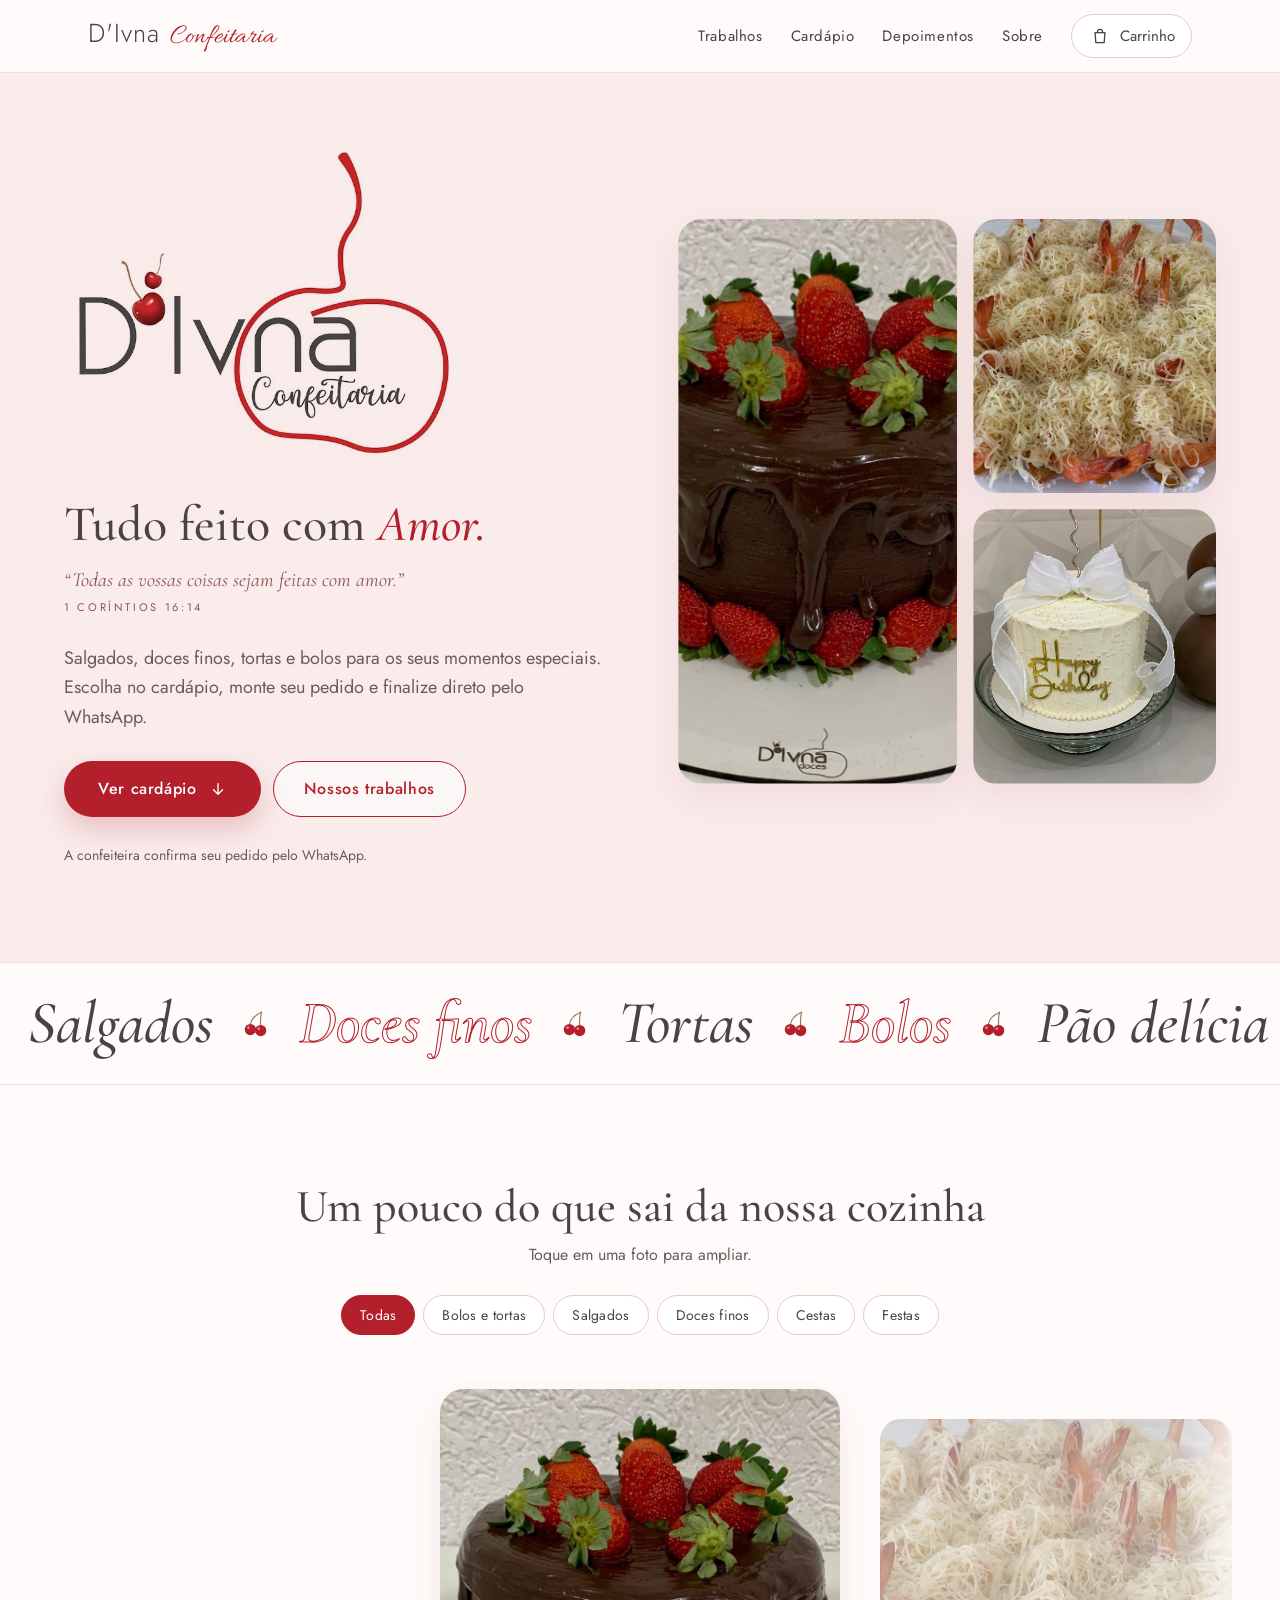
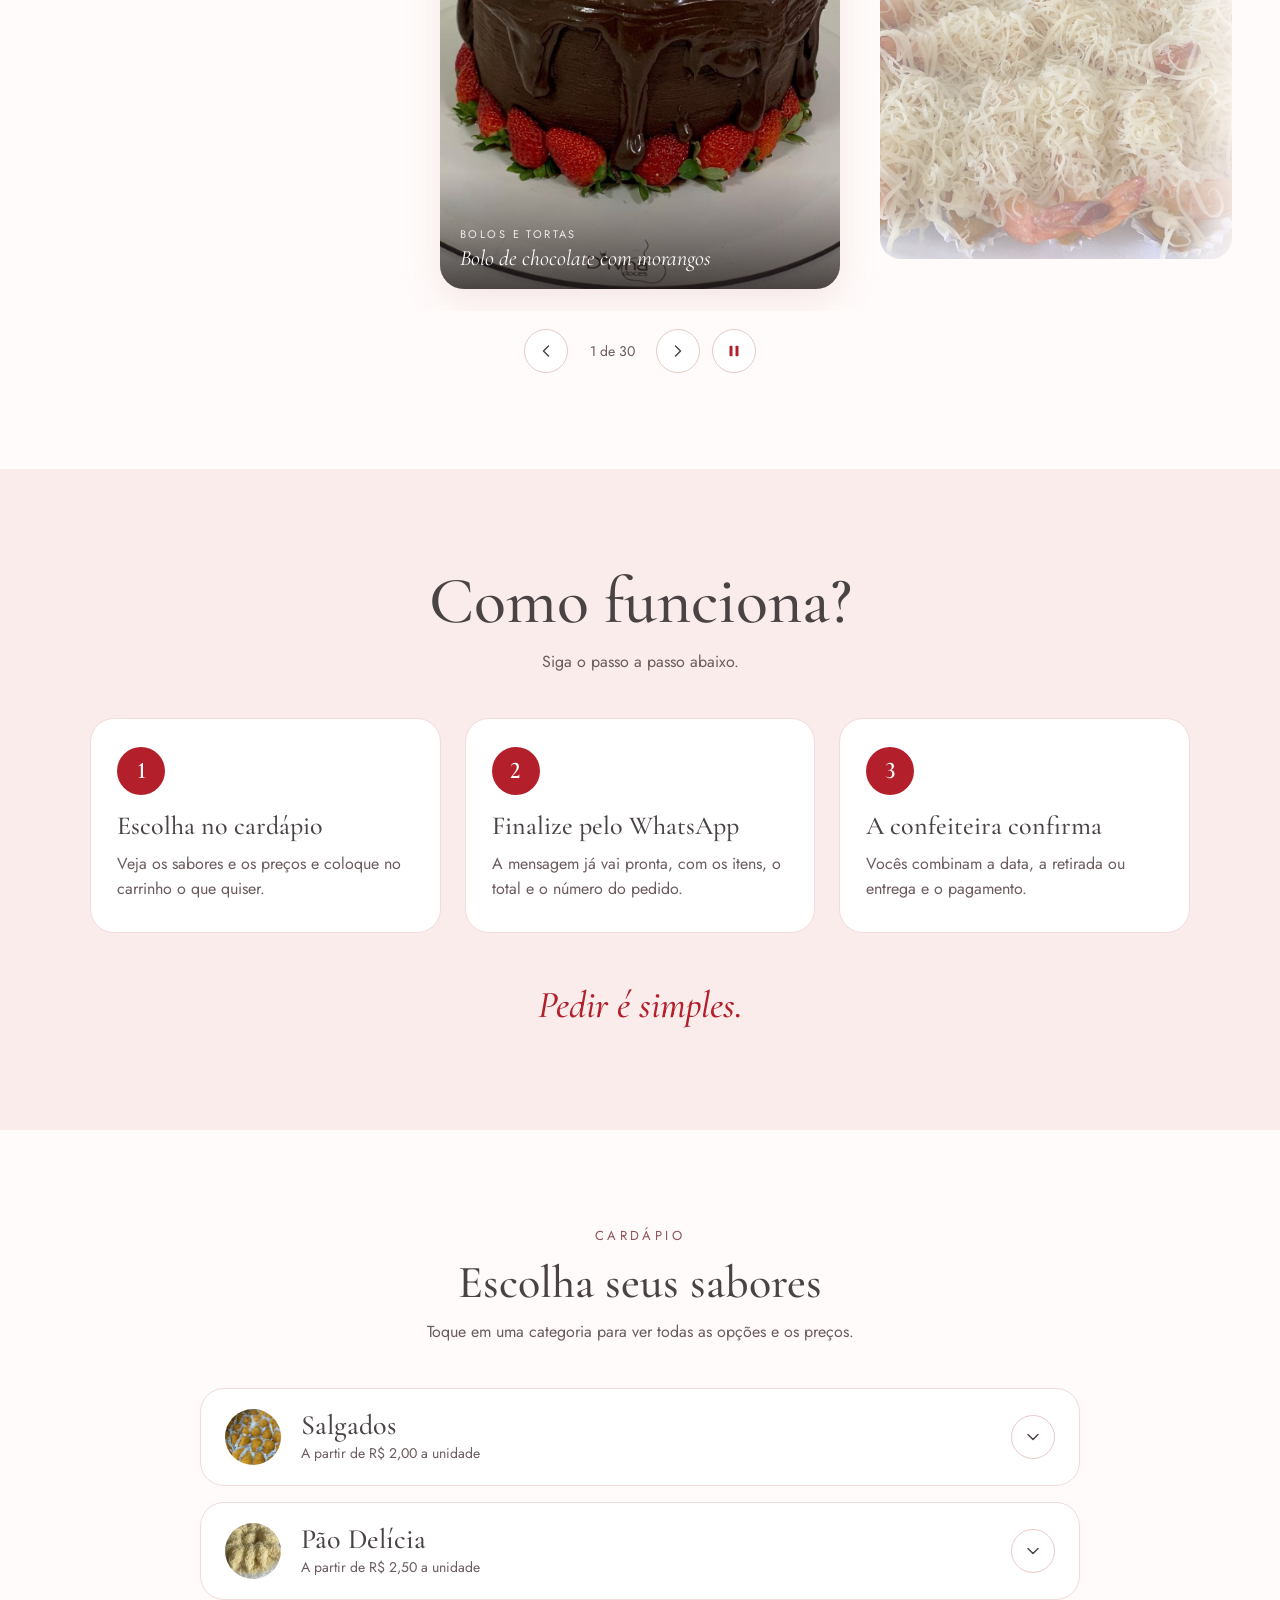
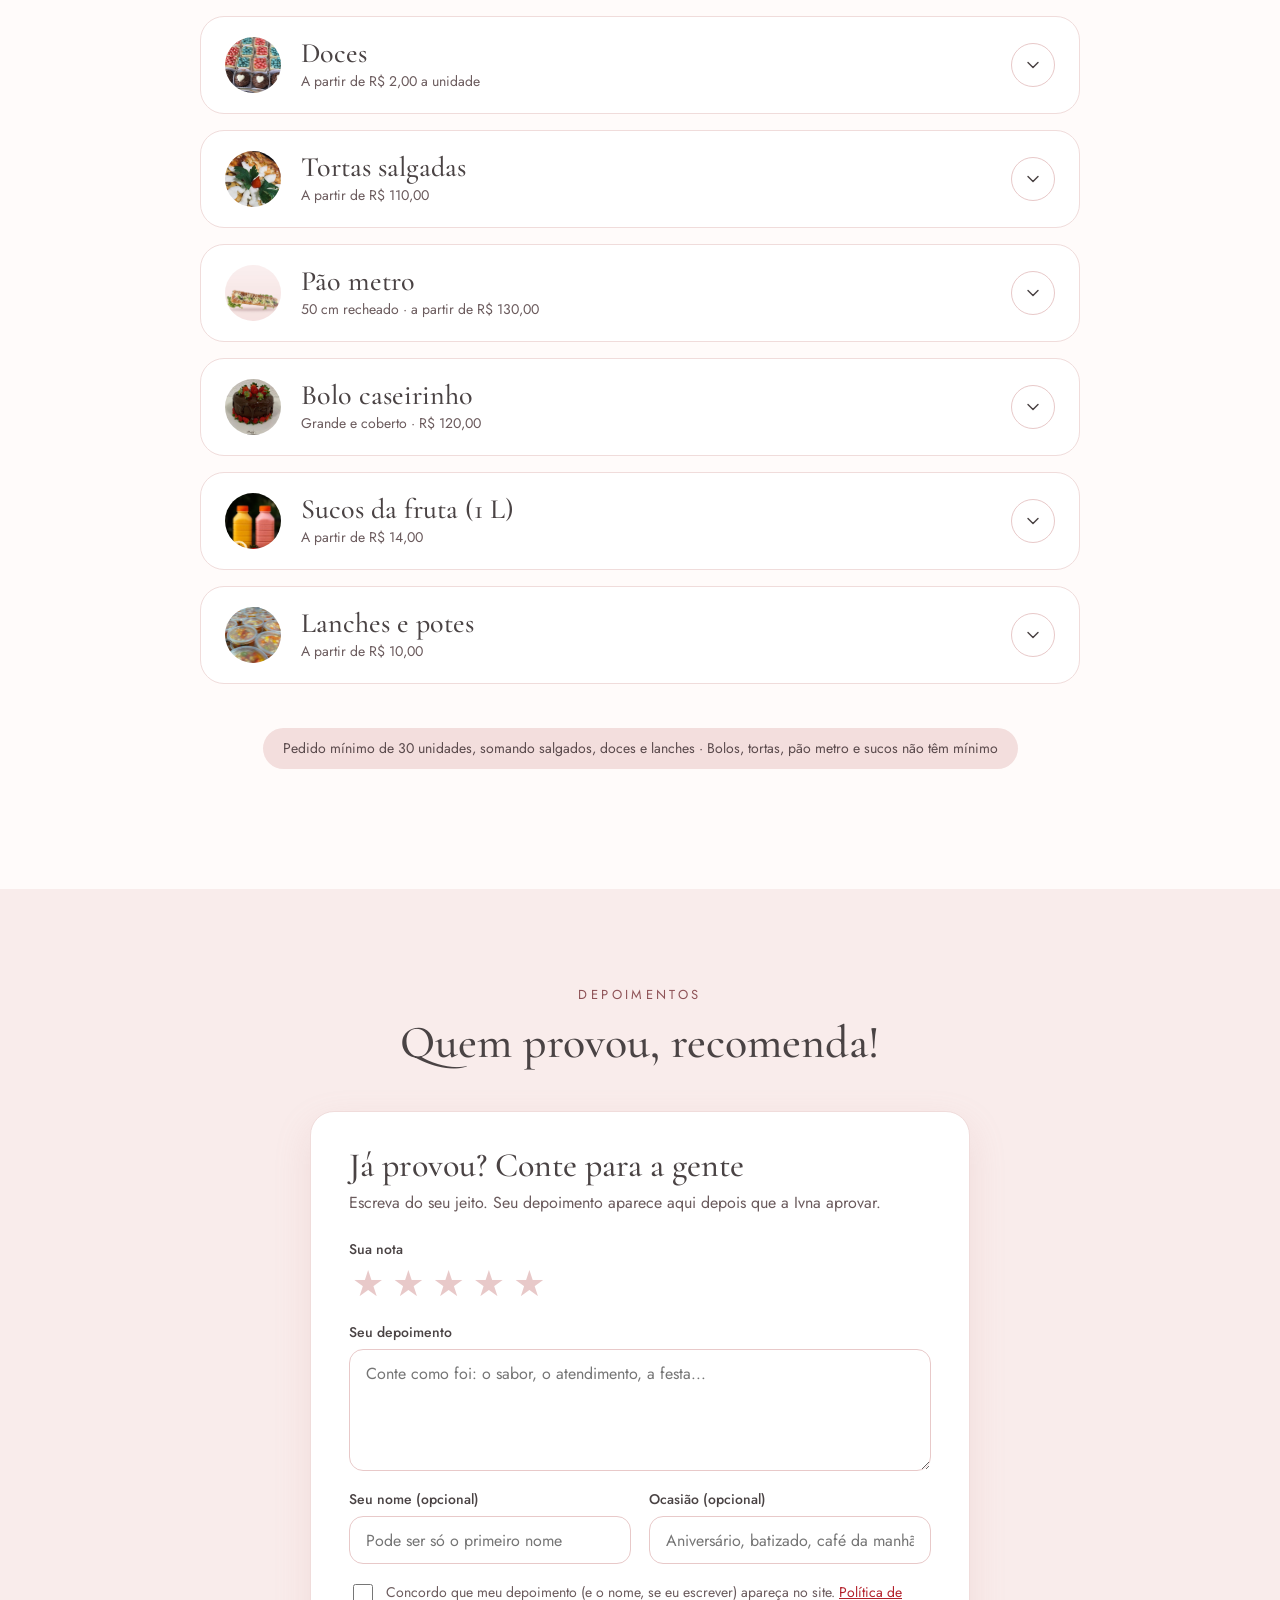
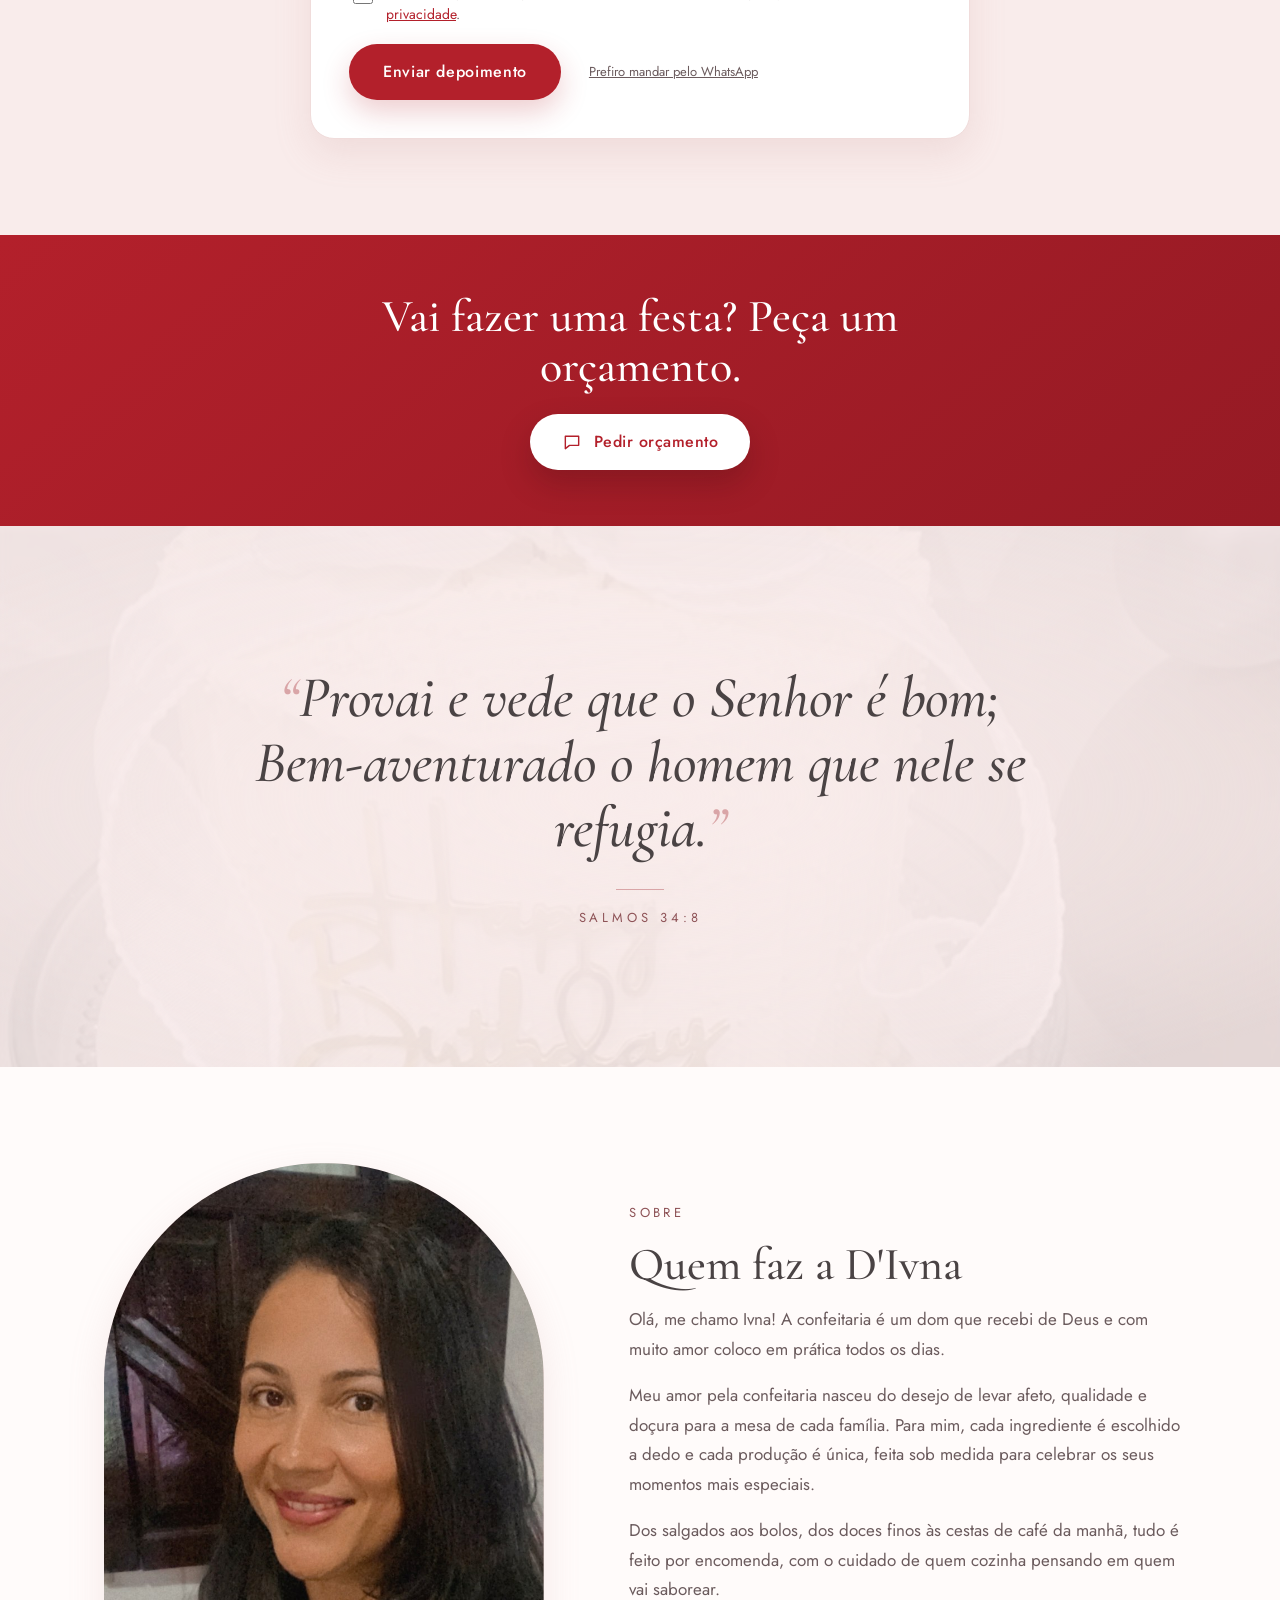
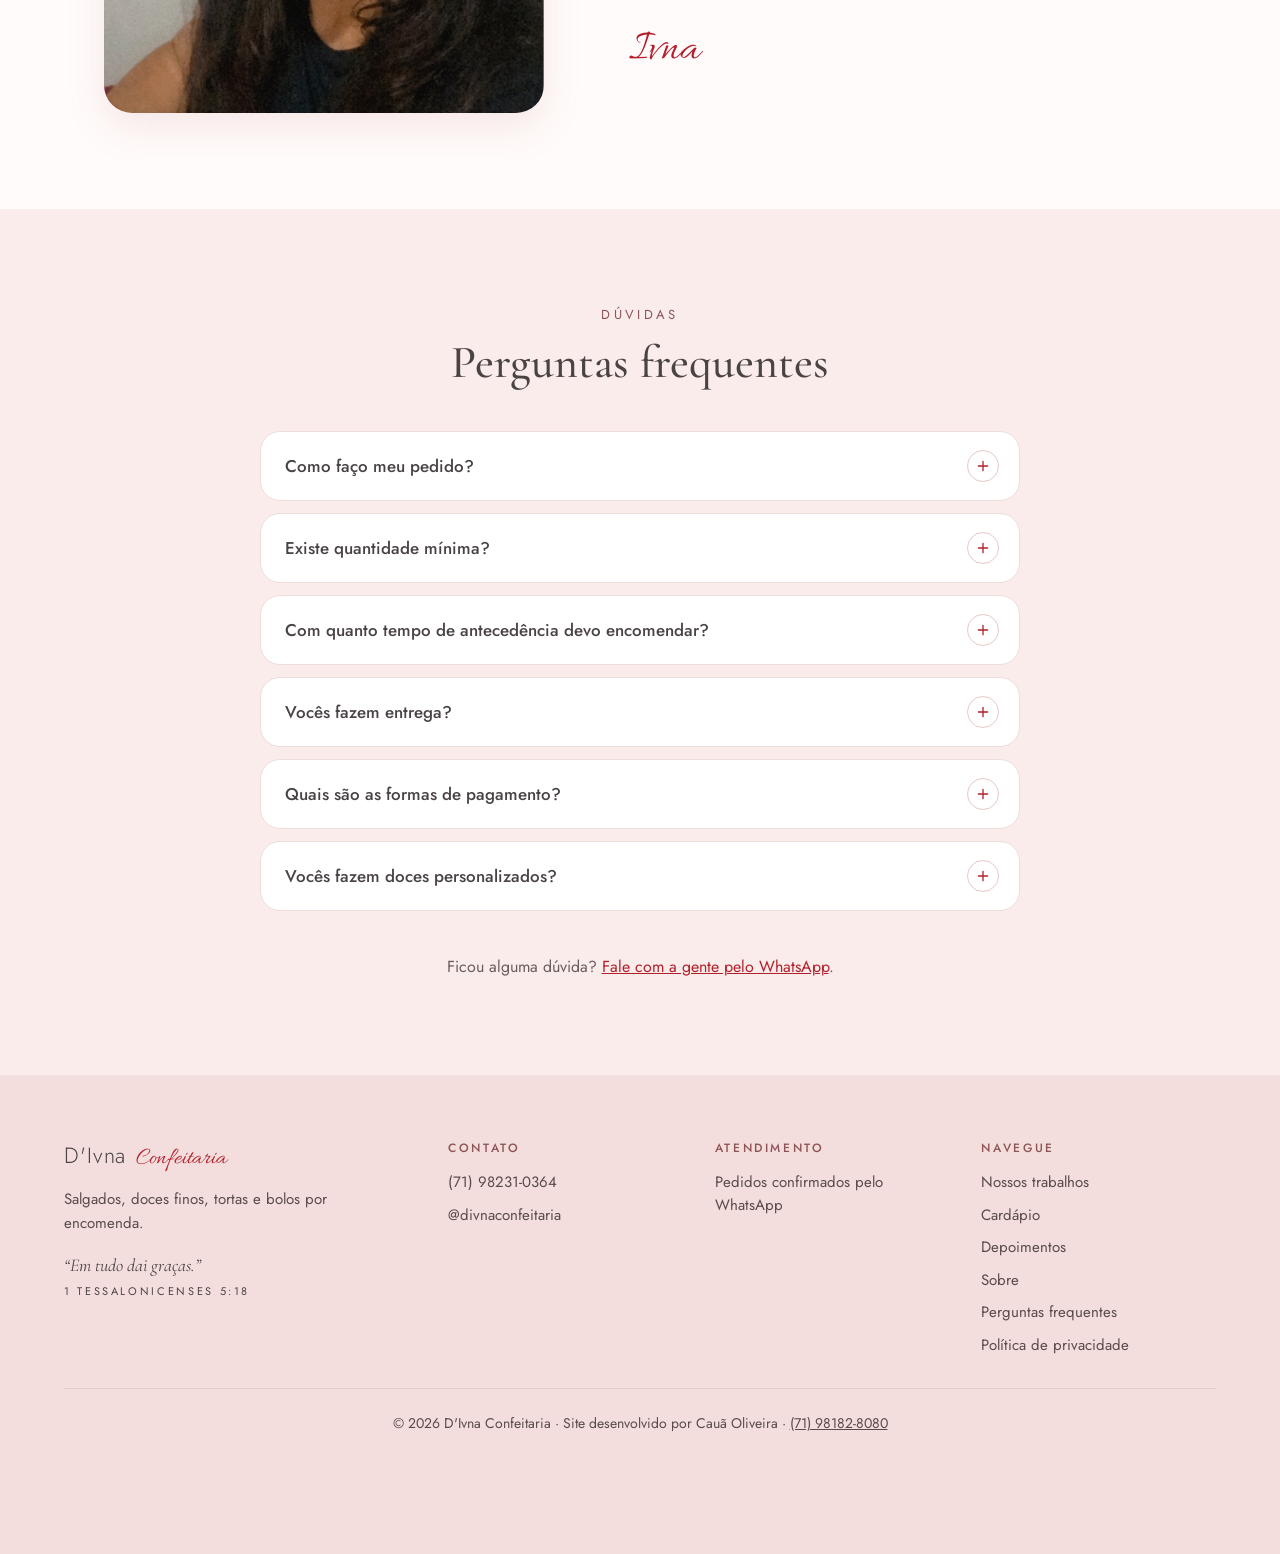
==== commit 2c3e7c10: "Pedido mínimo de 30 unidades, novas fotos e legendas - Pedido mínimo de 30 unidades somando salgados" ====
--- a/index.html
+++ b/index.html
@@ -308,7 +308,7 @@
           <details class="duvida">
             <summary>Existe quantidade mínima?</summary>
             <div class="duvida-resposta">
-              <p>As forminhas convencionais têm quantidade mínima de 30 unidades. Quando um item tem mínimo, isso aparece ao lado dele no cardápio.</p>
+              <p>Sim. O pedido mínimo é de 30 unidades, somando salgados, doces e lanches: você pode misturar os sabores como quiser até chegar nas 30. Bolos, tortas, pão metro e sucos podem ser pedidos por unidade.</p>
             </div>
           </details>
           <details class="duvida">
@@ -408,6 +408,7 @@
     <div class="painel-corpo">
       <p class="vazio" id="carrinho-vazio">Seu carrinho está vazio por enquanto. Escolha seus sabores no cardápio.</p>
       <div class="itens-carrinho" id="itens-carrinho" hidden></div>
+      <p class="aviso-min aviso-minimo" id="aviso-minimo" role="status" hidden></p>
 
       <div class="campo">
         <label for="campo-nome">Seu nome</label>
--- a/style.css
+++ b/style.css
@@ -1745,3 +1745,6 @@
   .js .cortina > *,
   .js .palavra > span { transform: none; }
 }
+
+/* Aviso de pedido mínimo, dentro do carrinho */
+.aviso-minimo { align-self: stretch; border-radius: 16px; text-align: left; line-height: 1.5; }
